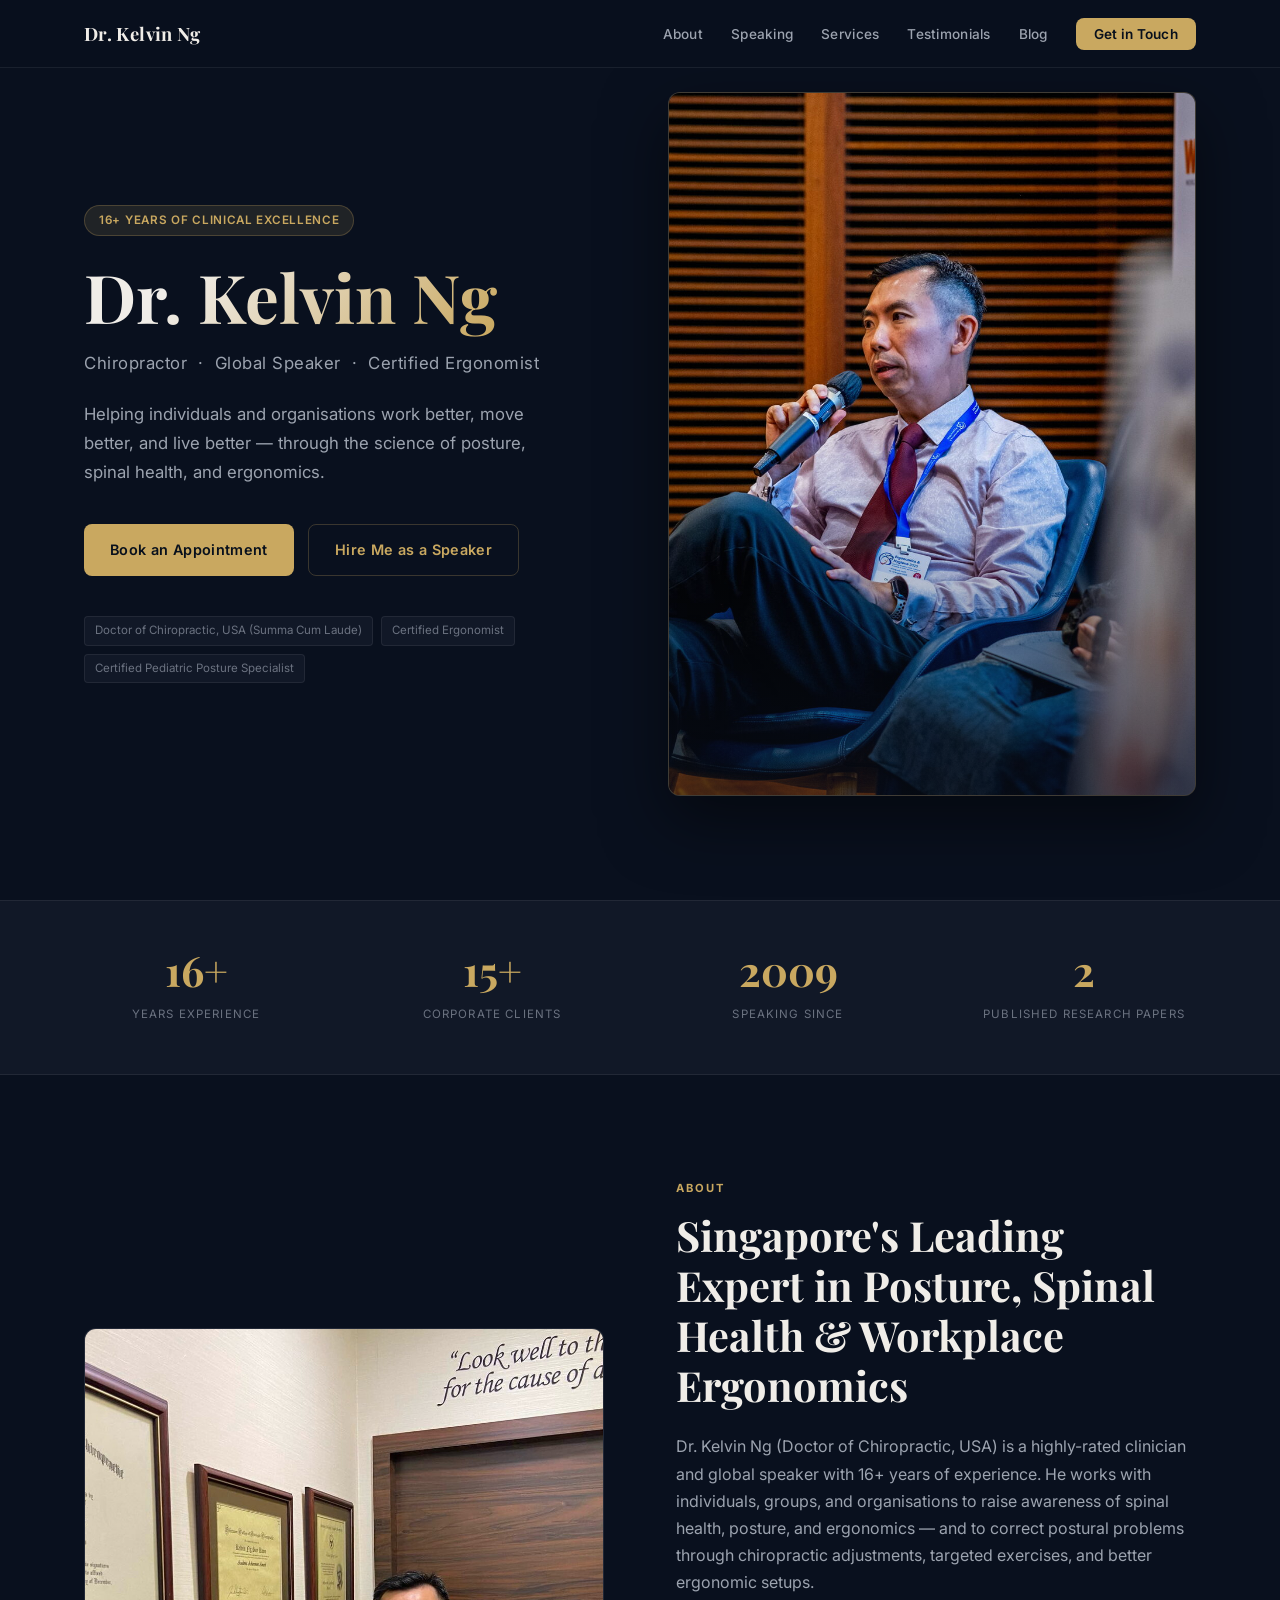
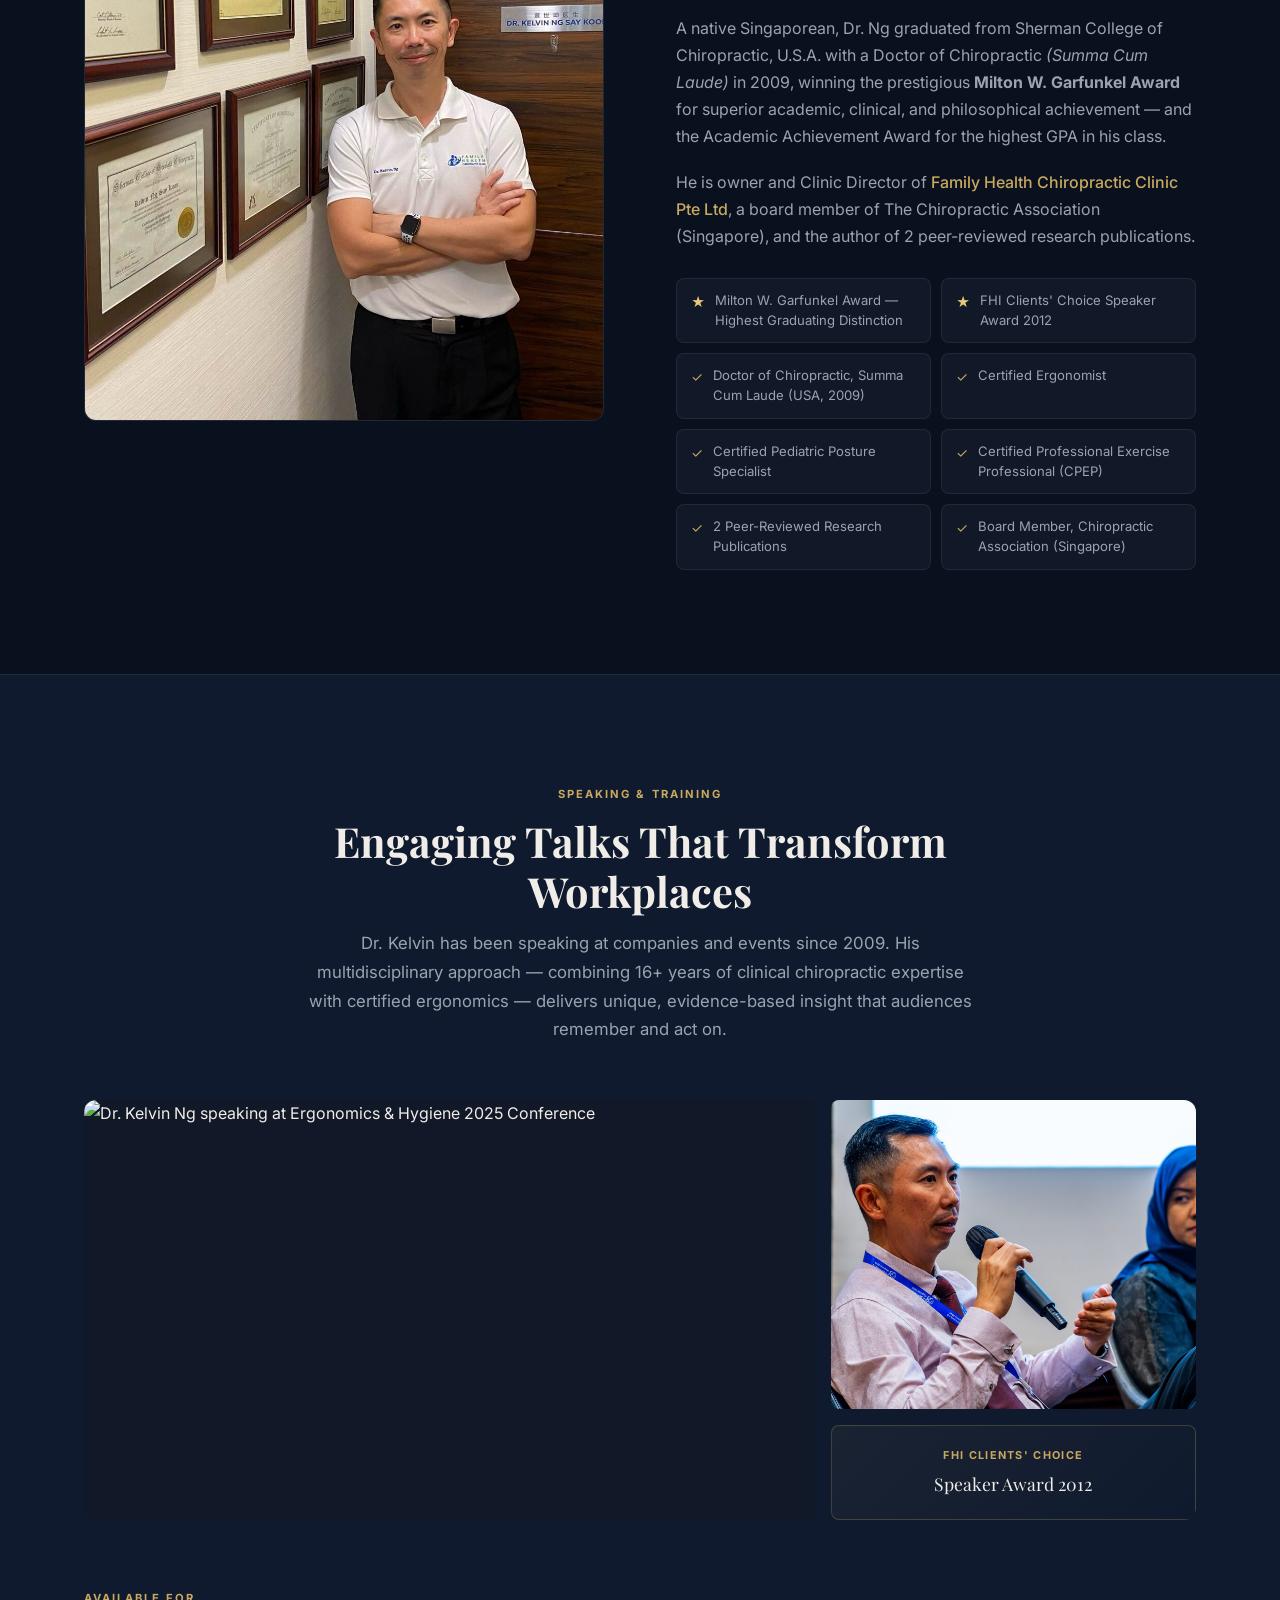
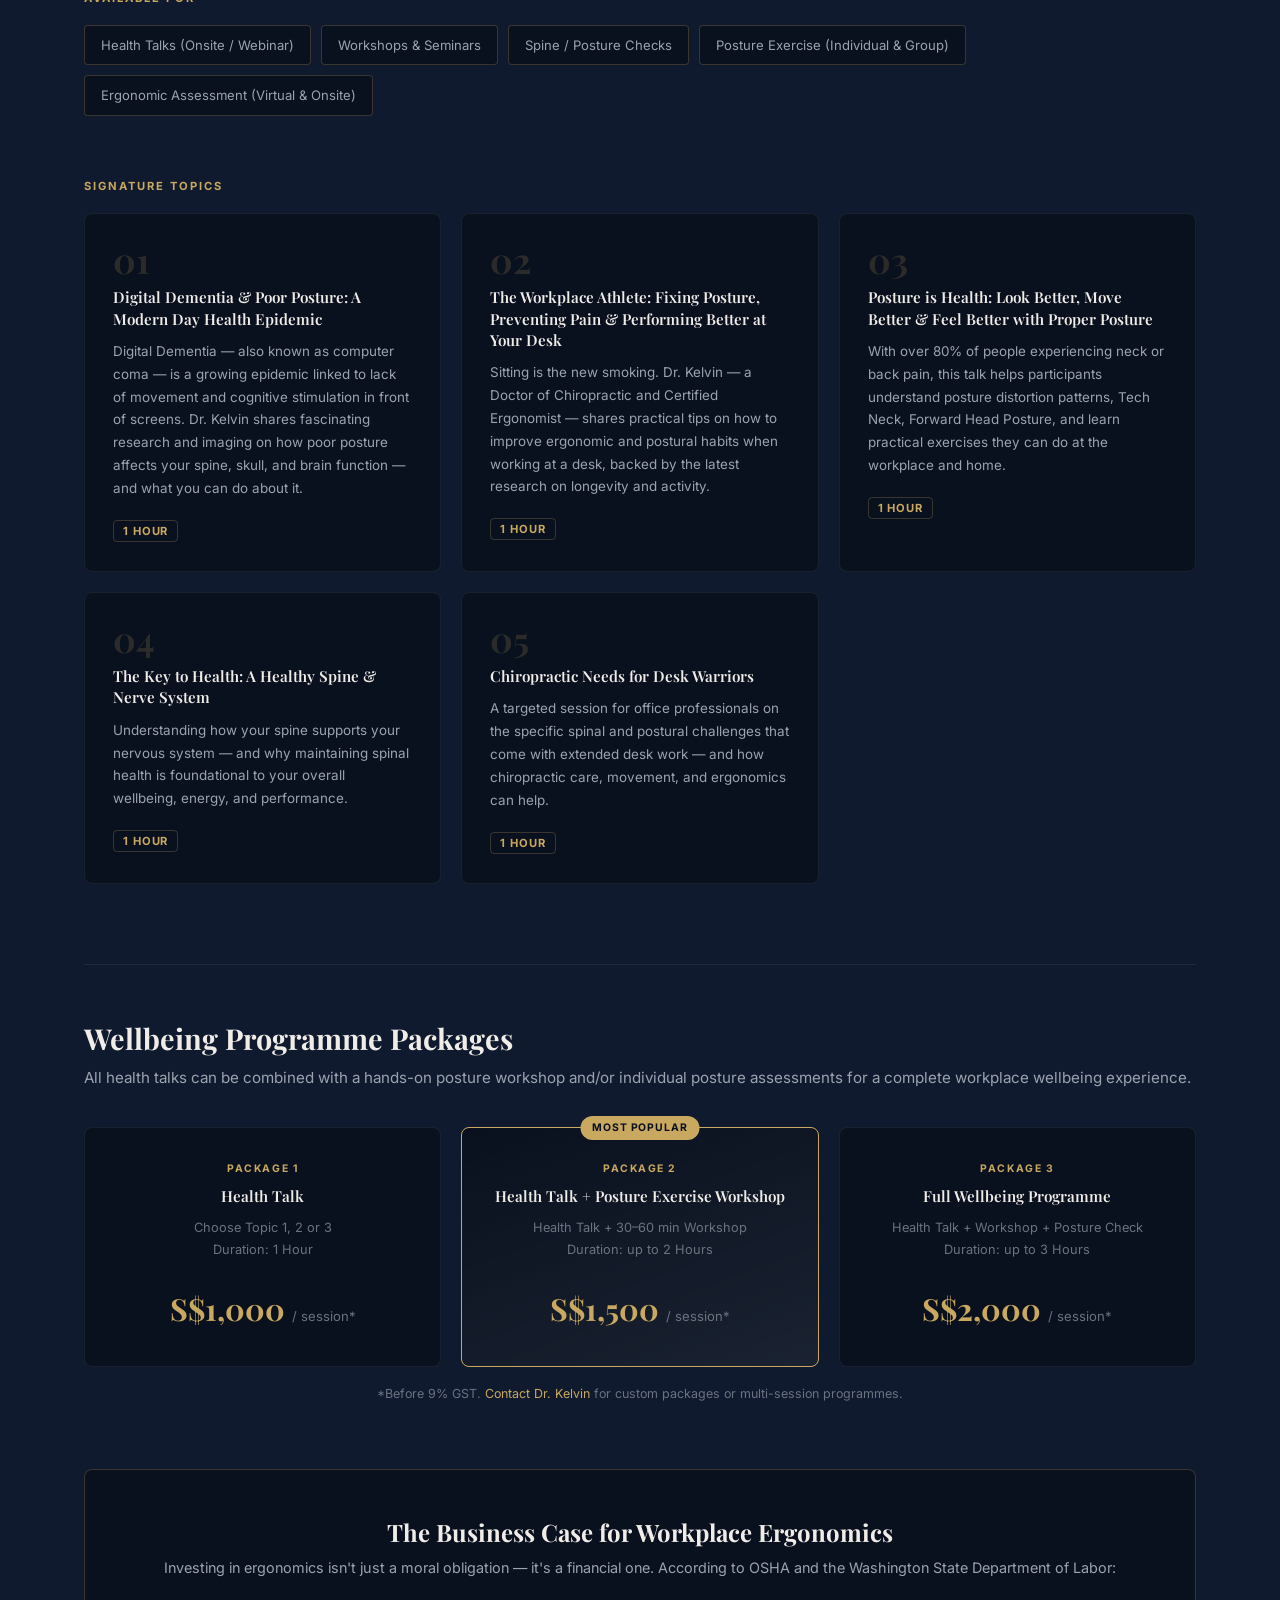
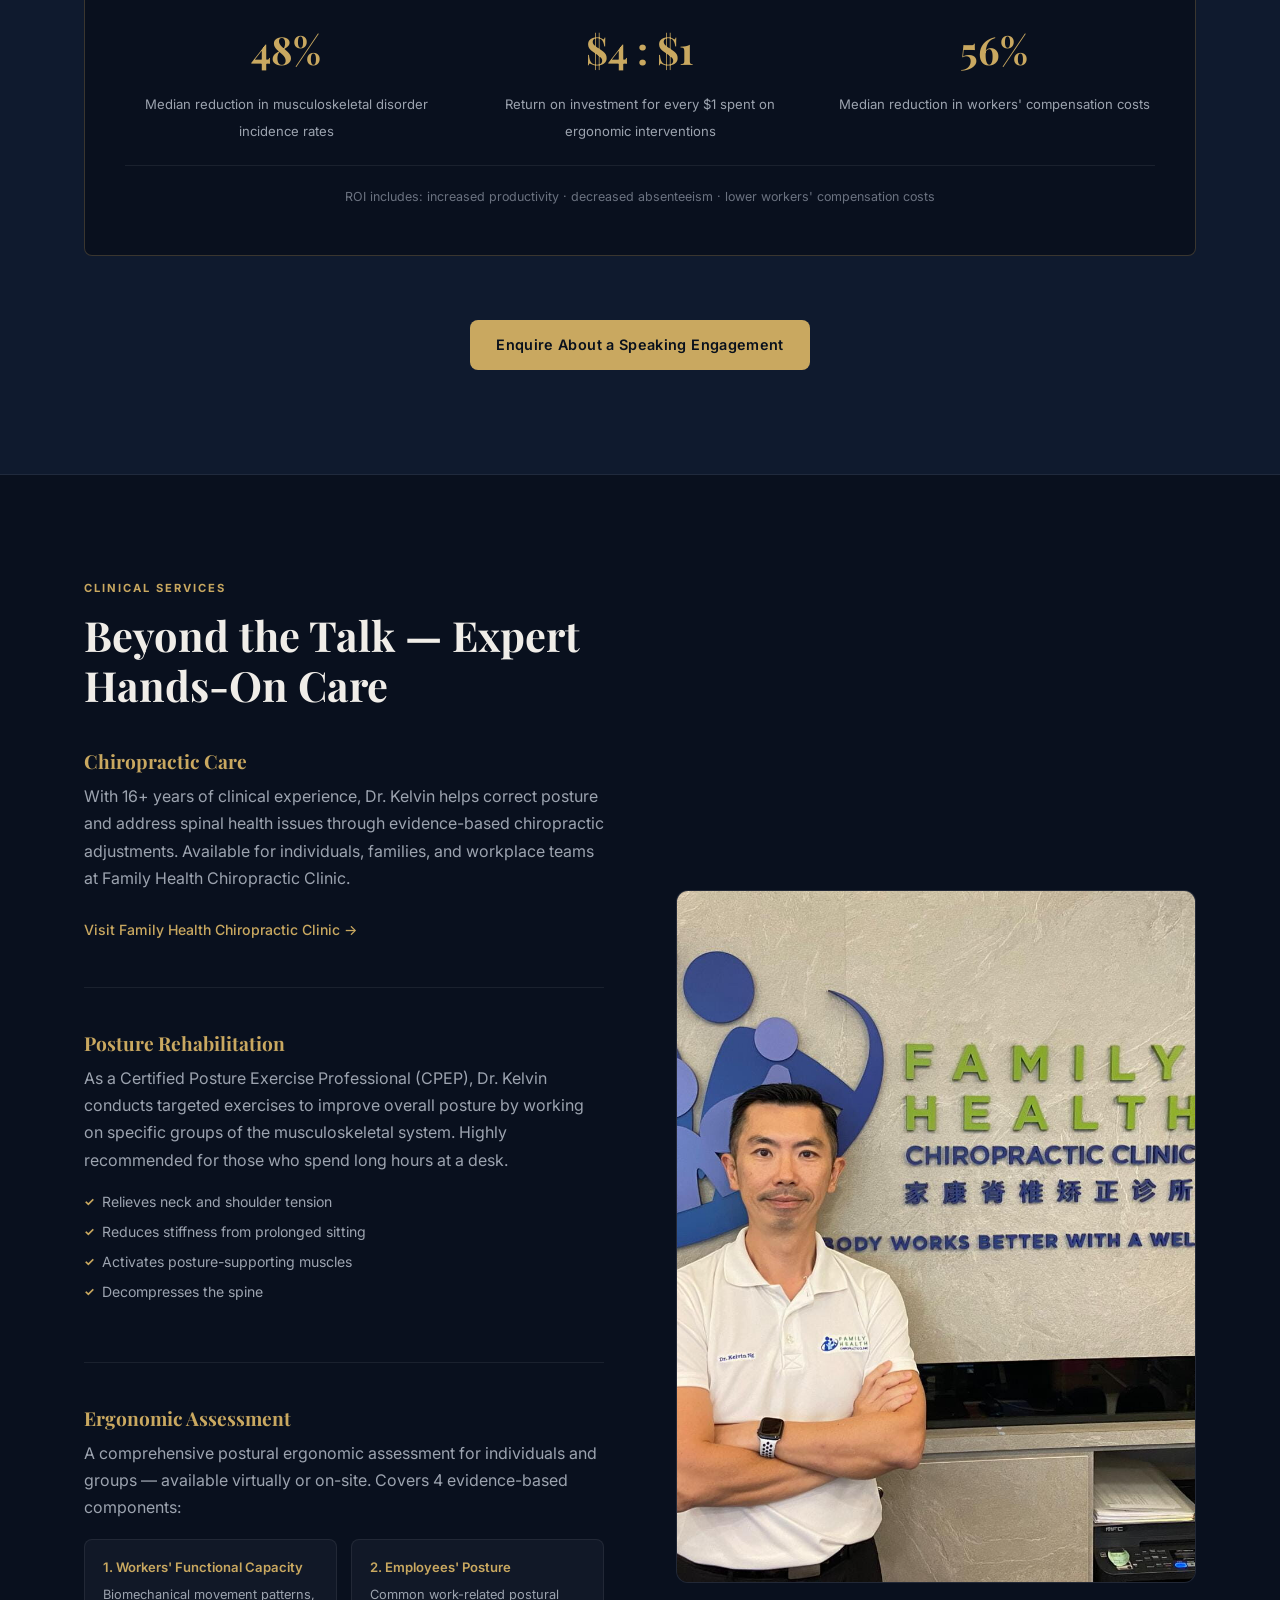
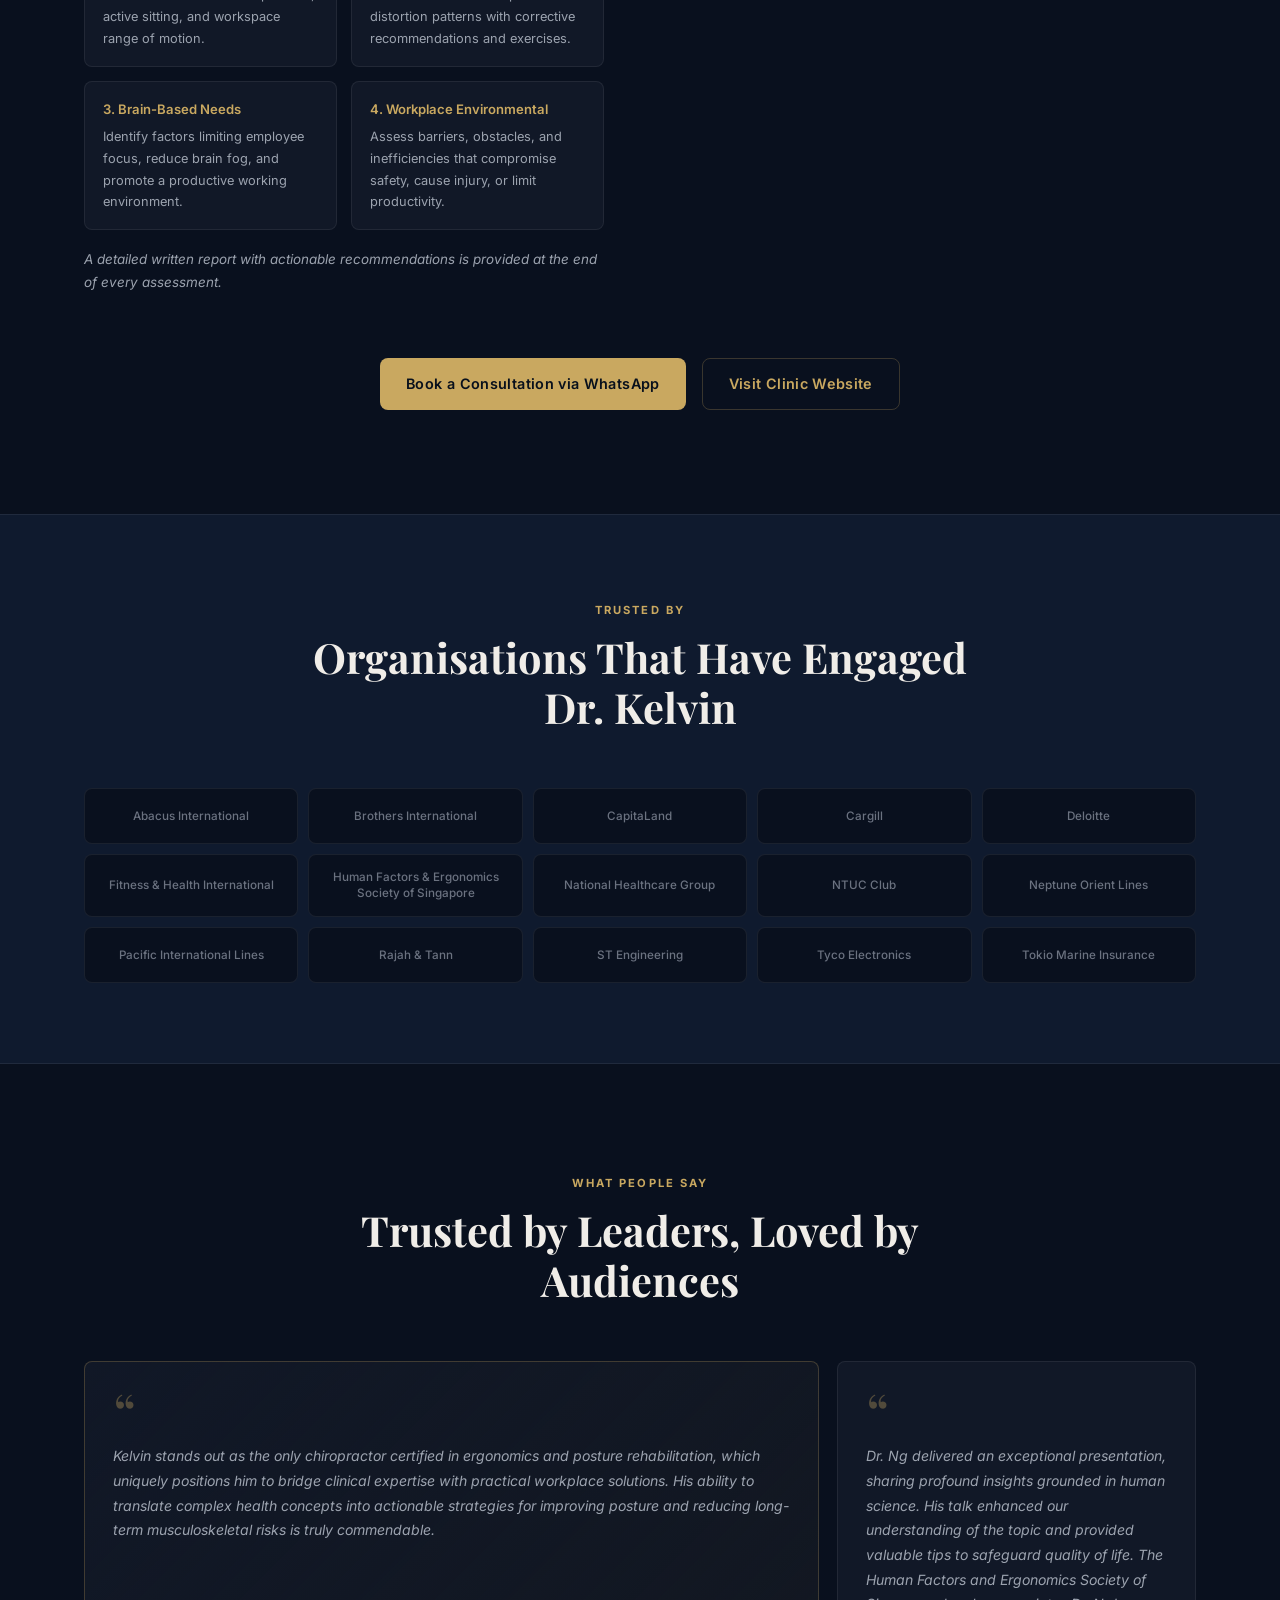
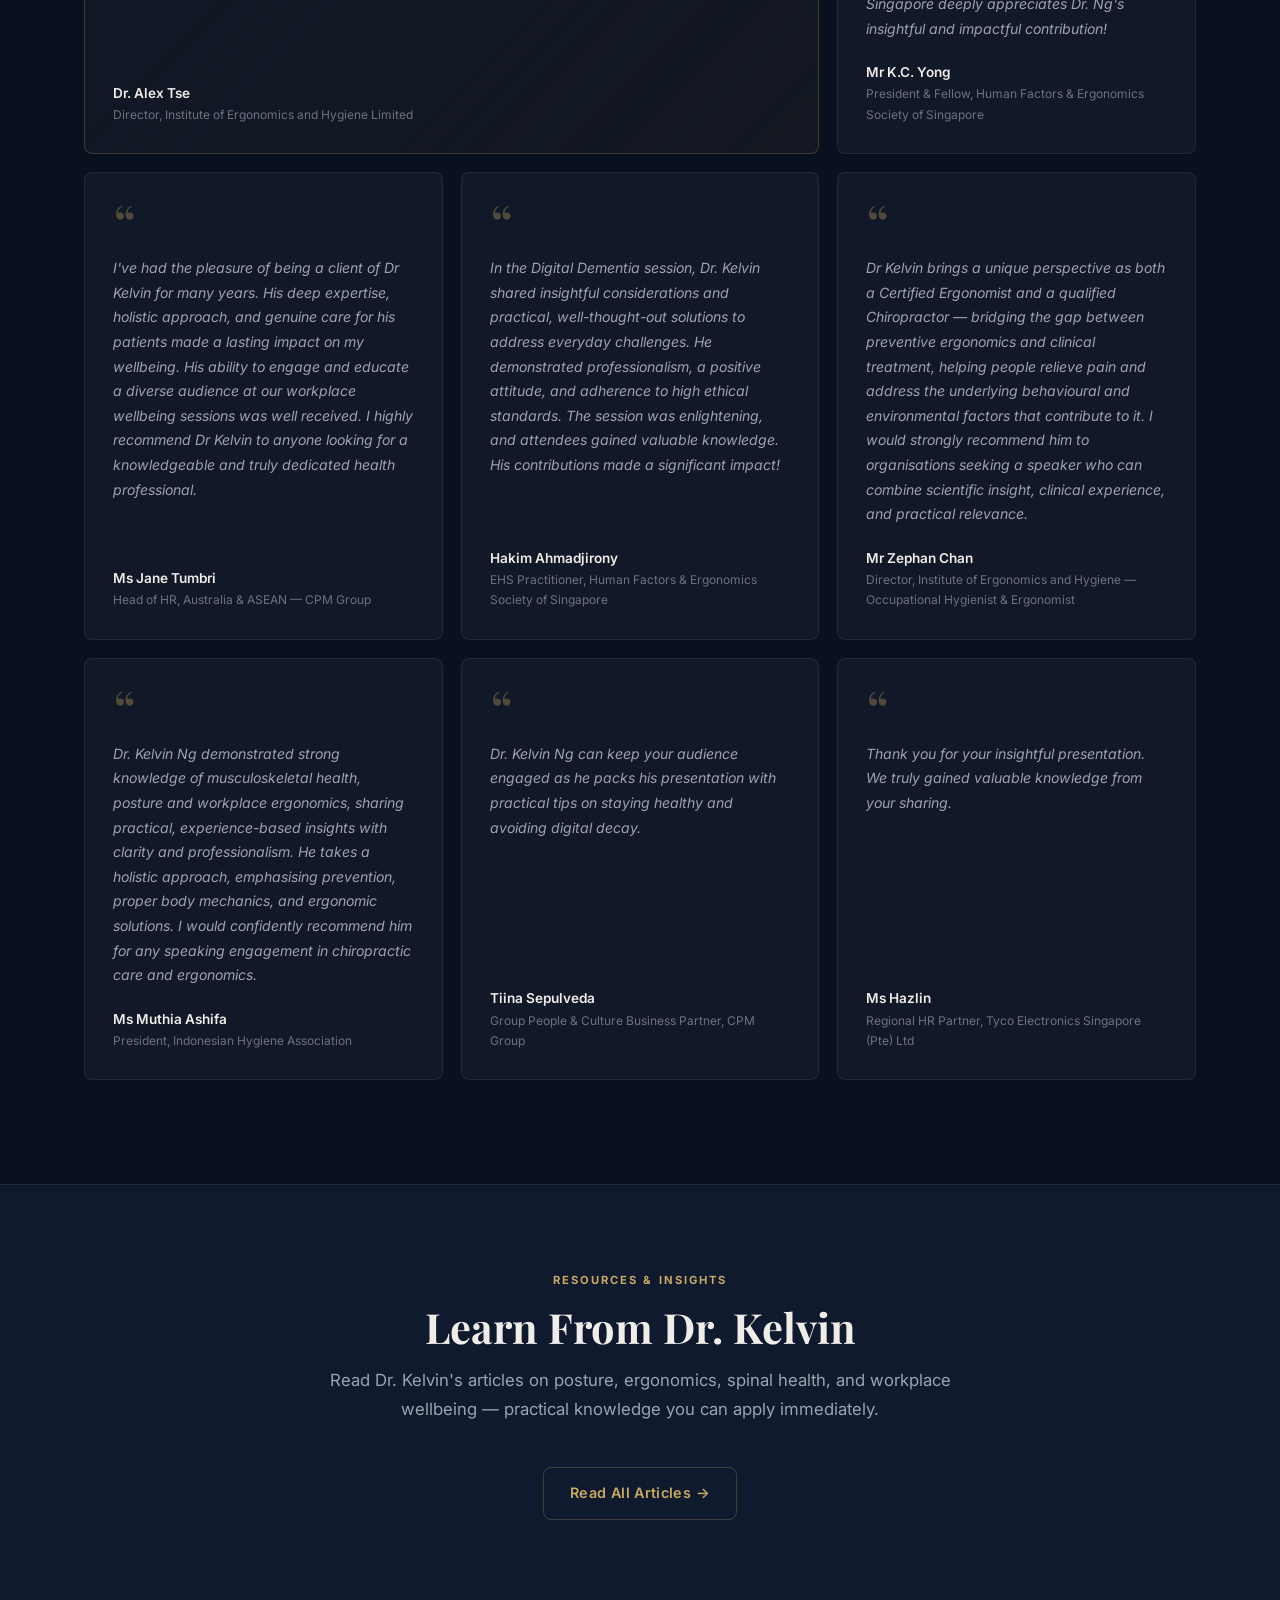
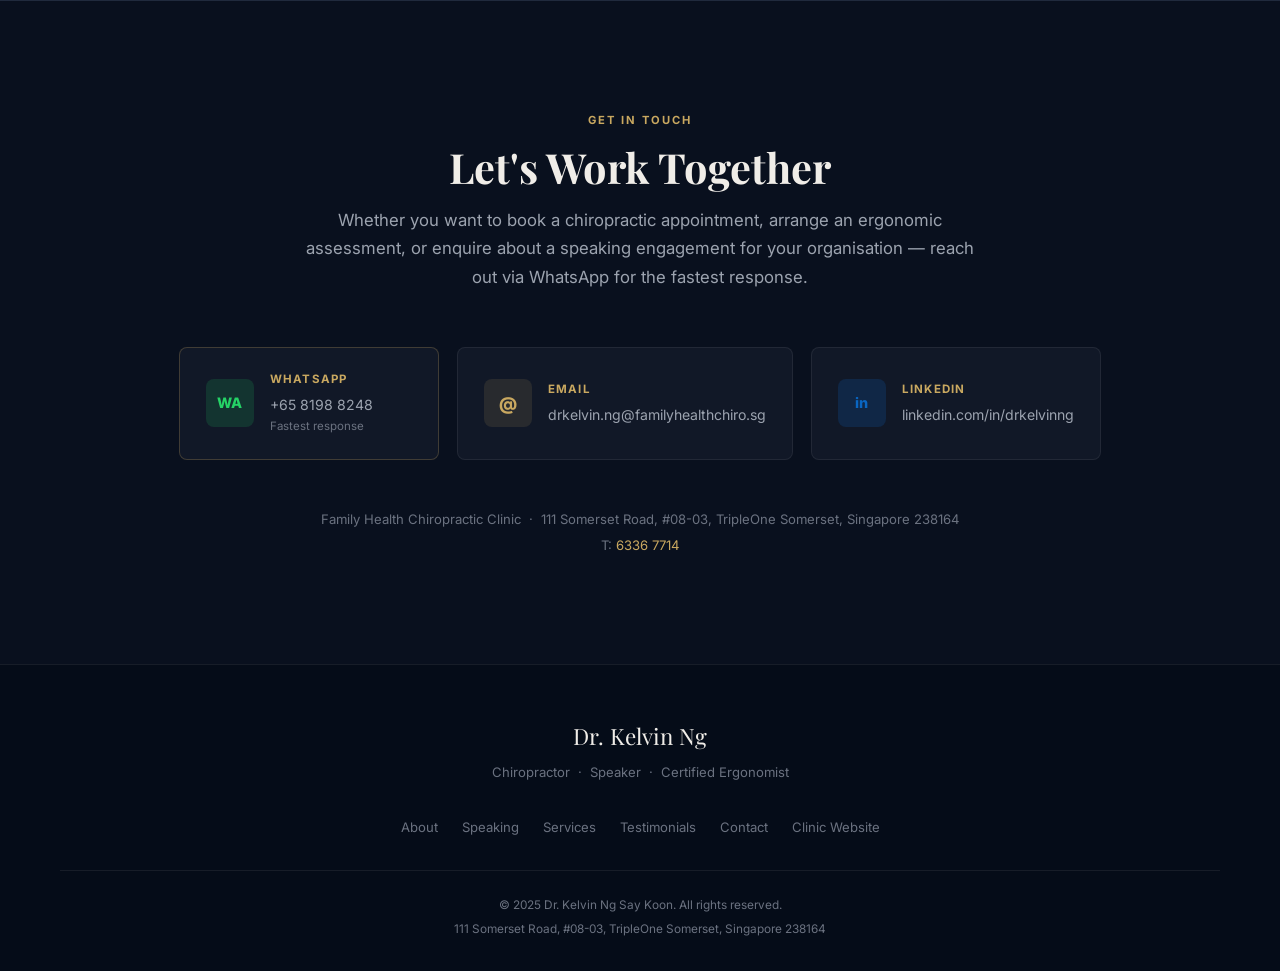
==== index.html @ 66bed764 "Merge branch 'claude/website-discovery-interview-5uAjC'" ====
<!DOCTYPE html>
<html lang="en">
<head>
  <meta charset="UTF-8" />
  <meta name="viewport" content="width=device-width, initial-scale=1.0" />
  <title>Dr. Kelvin Ng | Chiropractor · Speaker · Ergonomist · Singapore</title>
  <meta name="description" content="Dr. Kelvin Ng — Doctor of Chiropractic, Global Speaker, and Certified Ergonomist based in Singapore. Helping individuals and organisations work better, move better, and live better." />
  <link rel="canonical" href="https://drkelvinng.com/" />

  <!-- Open Graph -->
  <meta property="og:type" content="website" />
  <meta property="og:url" content="https://drkelvinng.com/" />
  <meta property="og:title" content="Dr. Kelvin Ng | Chiropractor · Speaker · Ergonomist · Singapore" />
  <meta property="og:description" content="Dr. Kelvin Ng — Doctor of Chiropractic, Global Speaker, and Certified Ergonomist. Helping individuals and organisations work better, move better, and live better." />
  <meta property="og:image" content="https://drkelvinng.com/images/hero.jpg" />
  <meta property="og:locale" content="en_SG" />
  <meta property="og:site_name" content="Dr. Kelvin Ng" />

  <!-- Twitter / X Card -->
  <meta name="twitter:card" content="summary_large_image" />
  <meta name="twitter:title" content="Dr. Kelvin Ng | Chiropractor · Speaker · Ergonomist · Singapore" />
  <meta name="twitter:description" content="Dr. Kelvin Ng — Doctor of Chiropractic, Global Speaker, and Certified Ergonomist. Helping individuals and organisations work better, move better, and live better." />
  <meta name="twitter:image" content="https://drkelvinng.com/images/hero.jpg" />

  <!-- Structured Data (JSON-LD) -->
  <script type="application/ld+json">
  {
    "@context": "https://schema.org",
    "@type": "Person",
    "name": "Dr. Kelvin Ng Say Koon",
    "url": "https://drkelvinng.com",
    "image": "https://drkelvinng.com/images/hero.jpg",
    "jobTitle": "Chiropractor, Global Speaker, Certified Ergonomist",
    "description": "Doctor of Chiropractic (USA, Summa Cum Laude) with 16+ years experience, specialising in posture and ergonomics. Global speaker and Certified Ergonomist based in Singapore.",
    "address": {
      "@type": "PostalAddress",
      "streetAddress": "111 Somerset Road, #08-03, TripleOne Somerset",
      "addressLocality": "Singapore",
      "postalCode": "238164",
      "addressCountry": "SG"
    },
    "email": "drkelvin.ng@familyhealthchiro.sg",
    "telephone": "+6594560068",
    "sameAs": [
      "https://www.linkedin.com/in/drkelvinng",
      "https://www.familyhealthchiro.sg"
    ],
    "knowsAbout": ["Chiropractic", "Posture Rehabilitation", "Ergonomics", "Spinal Health", "Workplace Wellness"],
    "alumniOf": {
      "@type": "CollegeOrUniversity",
      "name": "Sherman College of Chiropractic",
      "address": {
        "@type": "PostalAddress",
        "addressCountry": "US"
      }
    },
    "worksFor": {
      "@type": "Organization",
      "name": "Family Health Chiropractic Clinic Pte Ltd",
      "url": "https://www.familyhealthchiro.sg"
    }
  }
  </script>

  <link rel="preconnect" href="https://fonts.googleapis.com" />
  <link rel="preconnect" href="https://fonts.gstatic.com" crossorigin />
  <link href="https://fonts.googleapis.com/css2?family=Playfair+Display:wght@400;600;700&family=Inter:wght@300;400;500;600&display=swap" rel="stylesheet" />
  <script>
    if (window.location.hostname !== 'localhost' && window.location.hostname !== '127.0.0.1') {
      !function(t,e){var o,n,p,r;e.__SV||(window.posthog=e,e._i=[],e.init=function(i,s,a){function g(t,e){var o=e.split(".");2==o.length&&(t=t[o[0]],e=o[1]);t[e]=function(){t.push([e].concat(Array.prototype.slice.call(arguments,0)))}}(p=t.createElement("script")).type="text/javascript",p.crossOrigin="anonymous",p.async=!0,p.src=s.api_host+"/static/array.js",(r=t.getElementsByTagName("script")[0]).parentNode.insertBefore(p,r);var u=e;for(void 0!==a?u=e[a]=[]:a="posthog",u.people=u.people||[],u.toString=function(t){var e="posthog";return"posthog"!==a&&(e+="."+a),t||(e+=" (stub)"),e},u.people.toString=function(){return u.people.toString(1)+" (stub)"},o="capture identify alias people.set people.set_once set_config register register_once unregister opt_out_capturing has_opted_out_capturing opt_in_capturing reset isFeatureEnabled onFeatureFlags getFeatureFlag getFeatureFlagPayload reloadFeatureFlags group updateEarlyAccessFeatureEnrollment getEarlyAccessFeatures getActiveMatchingSurveys getSurveys onSessionId".split(" "),n=0;n<o.length;n++)g(u,o[n]);e._i.push([i,s,a])},e.__SV=1)}(document,window.posthog||[]);
      posthog.init('phc_rgcGn8r7XXrdirN3JX8MngSu4iT4eSCZHYqqk6QofMcz', {
        api_host: 'https://eu.i.posthog.com',
        person_profiles: 'identified_only'
      });
    }
  </script>
  <link rel="stylesheet" href="css/styles.css" />
</head>
<body>

  <!-- ===================== NAVIGATION ===================== -->
  <nav id="navbar">
    <div class="nav-container">
      <a href="#hero" class="nav-logo">Dr. Kelvin Ng</a>
      <button class="nav-toggle" id="navToggle" aria-label="Toggle navigation">
        <span></span><span></span><span></span>
      </button>
      <ul class="nav-links" id="navLinks">
        <li><a href="#about">About</a></li>
        <li><a href="#speaking">Speaking</a></li>
        <li><a href="#services">Services</a></li>
        <li><a href="#testimonials">Testimonials</a></li>
        <li><a href="/blog/">Blog</a></li>
        <li><a href="#contact" class="nav-cta">Get in Touch</a></li>
      </ul>
    </div>
  </nav>

  <!-- ===================== HERO ===================== -->
  <section id="hero">
    <div class="hero-content">
      <div class="hero-badge">16+ Years of Clinical Excellence</div>
      <h1>Dr. Kelvin Ng</h1>
      <p class="hero-subtitle">Chiropractor &nbsp;&middot;&nbsp; Global Speaker &nbsp;&middot;&nbsp; Certified Ergonomist</p>
      <p class="hero-description">Helping individuals and organisations work better, move better, and live better — through the science of posture, spinal health, and ergonomics.</p>
      <div class="hero-ctas">
        <a href="https://wa.me/6581988248" class="btn-primary" target="_blank" rel="noopener">Book an Appointment</a>
        <a href="#speaking" class="btn-secondary">Hire Me as a Speaker</a>
      </div>
      <div class="hero-credentials">
        <span>Doctor of Chiropractic, USA (Summa Cum Laude)</span>
        <span>Certified Ergonomist</span>
        <span>Certified Pediatric Posture Specialist</span>
      </div>
    </div>
    <div class="hero-image">
      <!--
        PHOTO TO USE HERE:
        File: images/hero.jpg
        Suggested: The panel discussion photo (Dr. Kelvin seated with microphone)
        or the clinic front photo (white polo, arms crossed).
      -->
      <img src="images/hero.jpg" alt="Dr. Kelvin Ng" />
      <div class="hero-image-overlay"></div>
    </div>
  </section>

  <!-- ===================== STATS BAR ===================== -->
  <section class="stats-bar">
    <div class="stats-container">
      <div class="stat">
        <span class="stat-number">16+</span>
        <span class="stat-label">Years Experience</span>
      </div>
      <div class="stat">
        <span class="stat-number">15+</span>
        <span class="stat-label">Corporate Clients</span>
      </div>
      <div class="stat">
        <span class="stat-number">2009</span>
        <span class="stat-label">Speaking Since</span>
      </div>
      <div class="stat">
        <span class="stat-number">2</span>
        <span class="stat-label">Published Research Papers</span>
      </div>
    </div>
  </section>

  <!-- ===================== ABOUT ===================== -->
  <section id="about">
    <div class="section-container">
      <div class="about-image">
        <!--
          PHOTO TO USE HERE:
          File: images/about.jpg
          Suggested: Dr. Kelvin standing next to the credentials/certificates wall.
        -->
        <img src="images/about.jpg" alt="Dr. Kelvin Ng with credentials" />
      </div>
      <div class="about-content">
        <span class="section-label">About</span>
        <h2>Singapore's Leading Expert in Posture, Spinal Health &amp; Workplace Ergonomics</h2>
        <p>Dr. Kelvin Ng (Doctor of Chiropractic, USA) is a highly-rated clinician and global speaker with 16+ years of experience. He works with individuals, groups, and organisations to raise awareness of spinal health, posture, and ergonomics — and to correct postural problems through chiropractic adjustments, targeted exercises, and better ergonomic setups.</p>
        <p>A native Singaporean, Dr. Ng graduated from Sherman College of Chiropractic, U.S.A. with a Doctor of Chiropractic <em>(Summa Cum Laude)</em> in 2009, winning the prestigious <strong>Milton W. Garfunkel Award</strong> for superior academic, clinical, and philosophical achievement — and the Academic Achievement Award for the highest GPA in his class.</p>
        <p>He is owner and Clinic Director of <a href="https://www.familyhealthchiro.sg" target="_blank" rel="noopener">Family Health Chiropractic Clinic Pte Ltd</a>, a board member of The Chiropractic Association (Singapore), and the author of 2 peer-reviewed research publications.</p>

        <div class="credentials-grid">
          <div class="credential">
            <span class="cred-mark award">&#9733;</span>
            <span>Milton W. Garfunkel Award — Highest Graduating Distinction</span>
          </div>
          <div class="credential">
            <span class="cred-mark award">&#9733;</span>
            <span>FHI Clients' Choice Speaker Award 2012</span>
          </div>
          <div class="credential">
            <span class="cred-mark">&#10003;</span>
            <span>Doctor of Chiropractic, Summa Cum Laude (USA, 2009)</span>
          </div>
          <div class="credential">
            <span class="cred-mark">&#10003;</span>
            <span>Certified Ergonomist</span>
          </div>
          <div class="credential">
            <span class="cred-mark">&#10003;</span>
            <span>Certified Pediatric Posture Specialist</span>
          </div>
          <div class="credential">
            <span class="cred-mark">&#10003;</span>
            <span>Certified Professional Exercise Professional (CPEP)</span>
          </div>
          <div class="credential">
            <span class="cred-mark">&#10003;</span>
            <span>2 Peer-Reviewed Research Publications</span>
          </div>
          <div class="credential">
            <span class="cred-mark">&#10003;</span>
            <span>Board Member, Chiropractic Association (Singapore)</span>
          </div>
        </div>
      </div>
    </div>
  </section>

  <!-- ===================== SPEAKING ===================== -->
  <section id="speaking">
    <div class="section-container-full">

      <div class="section-header">
        <span class="section-label">Speaking &amp; Training</span>
        <h2>Engaging Talks That Transform Workplaces</h2>
        <p>Dr. Kelvin has been speaking at companies and events since 2009. His multidisciplinary approach — combining 16+ years of clinical chiropractic expertise with certified ergonomics — delivers unique, evidence-based insight that audiences remember and act on.</p>
      </div>

      <!-- Speaking photo gallery -->
      <div class="speaking-gallery">
        <div class="gallery-main">
          <!--
            PHOTO: images/speaking-auditorium.jpg
            The full auditorium shot at Ergonomics & Hygiene 2025 Conference.
          -->
          <img src="images/speaking-auditorium.jpg" alt="Dr. Kelvin Ng speaking at Ergonomics & Hygiene 2025 Conference" />
        </div>
        <div class="gallery-side">
          <!--
            PHOTO: images/speaking-panel.jpg
            Dr. Kelvin on panel with microphone (close-up shot).
          -->
          <img src="images/speaking-panel.jpg" alt="Dr. Kelvin Ng on panel discussion" />
          <div class="gallery-award">
            <span class="award-label">FHI Clients' Choice</span>
            <span class="award-year">Speaker Award 2012</span>
          </div>
        </div>
      </div>

      <!-- Available formats -->
      <div class="speaking-formats">
        <h3 class="sub-heading">Available For</h3>
        <div class="formats-grid">
          <div class="format-card">Health Talks (Onsite / Webinar)</div>
          <div class="format-card">Workshops &amp; Seminars</div>
          <div class="format-card">Spine / Posture Checks</div>
          <div class="format-card">Posture Exercise (Individual &amp; Group)</div>
          <div class="format-card">Ergonomic Assessment (Virtual &amp; Onsite)</div>
        </div>
      </div>

      <!-- Signature topics -->
      <h3 class="sub-heading" style="margin-top:64px;">Signature Topics</h3>
      <div class="topics-grid">

        <div class="topic-card">
          <div class="topic-number">01</div>
          <h4>Digital Dementia &amp; Poor Posture: A Modern Day Health Epidemic</h4>
          <p>Digital Dementia — also known as computer coma — is a growing epidemic linked to lack of movement and cognitive stimulation in front of screens. Dr. Kelvin shares fascinating research and imaging on how poor posture affects your spine, skull, and brain function — and what you can do about it.</p>
          <span class="topic-duration">1 Hour</span>
        </div>

        <div class="topic-card">
          <div class="topic-number">02</div>
          <h4>The Workplace Athlete: Fixing Posture, Preventing Pain &amp; Performing Better at Your Desk</h4>
          <p>Sitting is the new smoking. Dr. Kelvin — a Doctor of Chiropractic and Certified Ergonomist — shares practical tips on how to improve ergonomic and postural habits when working at a desk, backed by the latest research on longevity and activity.</p>
          <span class="topic-duration">1 Hour</span>
        </div>

        <div class="topic-card">
          <div class="topic-number">03</div>
          <h4>Posture is Health: Look Better, Move Better &amp; Feel Better with Proper Posture</h4>
          <p>With over 80% of people experiencing neck or back pain, this talk helps participants understand posture distortion patterns, Tech Neck, Forward Head Posture, and learn practical exercises they can do at the workplace and home.</p>
          <span class="topic-duration">1 Hour</span>
        </div>

        <div class="topic-card">
          <div class="topic-number">04</div>
          <h4>The Key to Health: A Healthy Spine &amp; Nerve System</h4>
          <p>Understanding how your spine supports your nervous system — and why maintaining spinal health is foundational to your overall wellbeing, energy, and performance.</p>
          <span class="topic-duration">1 Hour</span>
        </div>

        <div class="topic-card">
          <div class="topic-number">05</div>
          <h4>Chiropractic Needs for Desk Warriors</h4>
          <p>A targeted session for office professionals on the specific spinal and postural challenges that come with extended desk work — and how chiropractic care, movement, and ergonomics can help.</p>
          <span class="topic-duration">1 Hour</span>
        </div>

      </div>

      <!-- Wellbeing packages -->
      <div class="wellbeing-program">
        <h3>Wellbeing Programme Packages</h3>
        <p class="program-intro">All health talks can be combined with a hands-on posture workshop and/or individual posture assessments for a complete workplace wellbeing experience.</p>

        <div class="packages-grid">
          <div class="package-card">
            <div class="package-tier">Package 1</div>
            <h4>Health Talk</h4>
            <p>Choose Topic 1, 2 or 3<br>Duration: 1 Hour</p>
            <div class="package-price">S$1,000 <span>/ session*</span></div>
          </div>
          <div class="package-card featured">
            <div class="package-badge">Most Popular</div>
            <div class="package-tier">Package 2</div>
            <h4>Health Talk + Posture Exercise Workshop</h4>
            <p>Health Talk + 30–60 min Workshop<br>Duration: up to 2 Hours</p>
            <div class="package-price">S$1,500 <span>/ session*</span></div>
          </div>
          <div class="package-card">
            <div class="package-tier">Package 3</div>
            <h4>Full Wellbeing Programme</h4>
            <p>Health Talk + Workshop + Posture Check<br>Duration: up to 3 Hours</p>
            <div class="package-price">S$2,000 <span>/ session*</span></div>
          </div>
        </div>
        <p class="price-note">*Before 9% GST. <a href="https://wa.me/6581988248" target="_blank" rel="noopener">Contact Dr. Kelvin</a> for custom packages or multi-session programmes.</p>
      </div>

      <!-- ROI -->
      <div class="roi-section">
        <h3>The Business Case for Workplace Ergonomics</h3>
        <p class="roi-intro">Investing in ergonomics isn't just a moral obligation — it's a financial one. According to OSHA and the Washington State Department of Labor:</p>
        <div class="roi-grid">
          <div class="roi-stat">
            <span class="roi-number">48%</span>
            <span class="roi-desc">Median reduction in musculoskeletal disorder incidence rates</span>
          </div>
          <div class="roi-stat">
            <span class="roi-number">$4 : $1</span>
            <span class="roi-desc">Return on investment for every $1 spent on ergonomic interventions</span>
          </div>
          <div class="roi-stat">
            <span class="roi-number">56%</span>
            <span class="roi-desc">Median reduction in workers' compensation costs</span>
          </div>
        </div>
        <p class="roi-note">ROI includes: increased productivity &middot; decreased absenteeism &middot; lower workers' compensation costs</p>
      </div>

      <div class="speaking-cta">
        <a href="https://wa.me/6581988248" class="btn-primary" target="_blank" rel="noopener">Enquire About a Speaking Engagement</a>
      </div>

    </div>
  </section>

  <!-- ===================== SERVICES ===================== -->
  <section id="services">
    <div class="section-container">
      <div class="services-content">
        <span class="section-label">Clinical Services</span>
        <h2>Beyond the Talk — Expert Hands-On Care</h2>

        <div class="service-item">
          <h3>Chiropractic Care</h3>
          <p>With 16+ years of clinical experience, Dr. Kelvin helps correct posture and address spinal health issues through evidence-based chiropractic adjustments. Available for individuals, families, and workplace teams at Family Health Chiropractic Clinic.</p>
          <a href="https://www.familyhealthchiro.sg" target="_blank" rel="noopener" class="service-link">Visit Family Health Chiropractic Clinic &rarr;</a>
        </div>

        <div class="service-item">
          <h3>Posture Rehabilitation</h3>
          <p>As a Certified Posture Exercise Professional (CPEP), Dr. Kelvin conducts targeted exercises to improve overall posture by working on specific groups of the musculoskeletal system. Highly recommended for those who spend long hours at a desk.</p>
          <ul>
            <li>Relieves neck and shoulder tension</li>
            <li>Reduces stiffness from prolonged sitting</li>
            <li>Activates posture-supporting muscles</li>
            <li>Decompresses the spine</li>
          </ul>
        </div>

        <div class="service-item">
          <h3>Ergonomic Assessment</h3>
          <p>A comprehensive postural ergonomic assessment for individuals and groups — available virtually or on-site. Covers 4 evidence-based components:</p>
          <div class="ergo-components">
            <div class="ergo-component">
              <strong>1. Workers' Functional Capacity</strong>
              <p>Biomechanical movement patterns, active sitting, and workspace range of motion.</p>
            </div>
            <div class="ergo-component">
              <strong>2. Employees' Posture</strong>
              <p>Common work-related postural distortion patterns with corrective recommendations and exercises.</p>
            </div>
            <div class="ergo-component">
              <strong>3. Brain-Based Needs</strong>
              <p>Identify factors limiting employee focus, reduce brain fog, and promote a productive working environment.</p>
            </div>
            <div class="ergo-component">
              <strong>4. Workplace Environmental</strong>
              <p>Assess barriers, obstacles, and inefficiencies that compromise safety, cause injury, or limit productivity.</p>
            </div>
          </div>
          <p class="ergo-note">A detailed written report with actionable recommendations is provided at the end of every assessment.</p>
        </div>

      </div>
      <div class="services-image">
        <!--
          PHOTO OPTIONS for this section (pick one):
          File: images/services.jpg
          Option A: Dr. Kelvin in white polo, arms crossed, at clinic front.
          Option B: Dr. Kelvin seated in clinic with exercise ball (relaxed/approachable).
        -->
        <img src="images/services.jpg" alt="Dr. Kelvin Ng at Family Health Chiropractic Clinic" />
      </div>
    </div>
    <div class="services-cta">
      <a href="https://wa.me/6581988248" class="btn-primary" target="_blank" rel="noopener">Book a Consultation via WhatsApp</a>
      <a href="https://www.familyhealthchiro.sg" class="btn-secondary" target="_blank" rel="noopener">Visit Clinic Website</a>
    </div>
  </section>

  <!-- ===================== CLIENTS ===================== -->
  <section id="clients">
    <div class="section-container-full">
      <div class="section-header">
        <span class="section-label">Trusted By</span>
        <h2>Organisations That Have Engaged Dr. Kelvin</h2>
      </div>
      <div class="clients-grid">
        <div class="client-logo">Abacus International</div>
        <div class="client-logo">Brothers International</div>
        <div class="client-logo">CapitaLand</div>
        <div class="client-logo">Cargill</div>
        <div class="client-logo">Deloitte</div>
        <div class="client-logo">Fitness &amp; Health International</div>
        <div class="client-logo">Human Factors &amp; Ergonomics Society of Singapore</div>
        <div class="client-logo">National Healthcare Group</div>
        <div class="client-logo">NTUC Club</div>
        <div class="client-logo">Neptune Orient Lines</div>
        <div class="client-logo">Pacific International Lines</div>
        <div class="client-logo">Rajah &amp; Tann</div>
        <div class="client-logo">ST Engineering</div>
        <div class="client-logo">Tyco Electronics</div>
        <div class="client-logo">Tokio Marine Insurance</div>
      </div>
    </div>
  </section>

  <!-- ===================== TESTIMONIALS ===================== -->
  <section id="testimonials">
    <div class="section-container-full">
      <div class="section-header">
        <span class="section-label">What People Say</span>
        <h2>Trusted by Leaders, Loved by Audiences</h2>
      </div>
      <div class="testimonials-grid">

        <div class="testimonial-card featured">
          <div class="quote-mark">&ldquo;</div>
          <blockquote>Kelvin stands out as the only chiropractor certified in ergonomics and posture rehabilitation, which uniquely positions him to bridge clinical expertise with practical workplace solutions. His ability to translate complex health concepts into actionable strategies for improving posture and reducing long-term musculoskeletal risks is truly commendable.</blockquote>
          <cite>
            <strong>Dr. Alex Tse</strong>
            <span>Director, Institute of Ergonomics and Hygiene Limited</span>
          </cite>
        </div>

        <div class="testimonial-card">
          <div class="quote-mark">&ldquo;</div>
          <blockquote>Dr. Ng delivered an exceptional presentation, sharing profound insights grounded in human science. His talk enhanced our understanding of the topic and provided valuable tips to safeguard quality of life. The Human Factors and Ergonomics Society of Singapore deeply appreciates Dr. Ng's insightful and impactful contribution!</blockquote>
          <cite>
            <strong>Mr K.C. Yong</strong>
            <span>President &amp; Fellow, Human Factors &amp; Ergonomics Society of Singapore</span>
          </cite>
        </div>

        <div class="testimonial-card">
          <div class="quote-mark">&ldquo;</div>
          <blockquote>I've had the pleasure of being a client of Dr Kelvin for many years. His deep expertise, holistic approach, and genuine care for his patients made a lasting impact on my wellbeing. His ability to engage and educate a diverse audience at our workplace wellbeing sessions was well received. I highly recommend Dr Kelvin to anyone looking for a knowledgeable and truly dedicated health professional.</blockquote>
          <cite>
            <strong>Ms Jane Tumbri</strong>
            <span>Head of HR, Australia &amp; ASEAN — CPM Group</span>
          </cite>
        </div>

        <div class="testimonial-card">
          <div class="quote-mark">&ldquo;</div>
          <blockquote>In the Digital Dementia session, Dr. Kelvin shared insightful considerations and practical, well-thought-out solutions to address everyday challenges. He demonstrated professionalism, a positive attitude, and adherence to high ethical standards. The session was enlightening, and attendees gained valuable knowledge. His contributions made a significant impact!</blockquote>
          <cite>
            <strong>Hakim Ahmadjirony</strong>
            <span>EHS Practitioner, Human Factors &amp; Ergonomics Society of Singapore</span>
          </cite>
        </div>

        <div class="testimonial-card">
          <div class="quote-mark">&ldquo;</div>
          <blockquote>Dr Kelvin brings a unique perspective as both a Certified Ergonomist and a qualified Chiropractor — bridging the gap between preventive ergonomics and clinical treatment, helping people relieve pain and address the underlying behavioural and environmental factors that contribute to it. I would strongly recommend him to organisations seeking a speaker who can combine scientific insight, clinical experience, and practical relevance.</blockquote>
          <cite>
            <strong>Mr Zephan Chan</strong>
            <span>Director, Institute of Ergonomics and Hygiene — Occupational Hygienist &amp; Ergonomist</span>
          </cite>
        </div>

        <div class="testimonial-card">
          <div class="quote-mark">&ldquo;</div>
          <blockquote>Dr. Kelvin Ng demonstrated strong knowledge of musculoskeletal health, posture and workplace ergonomics, sharing practical, experience-based insights with clarity and professionalism. He takes a holistic approach, emphasising prevention, proper body mechanics, and ergonomic solutions. I would confidently recommend him for any speaking engagement in chiropractic care and ergonomics.</blockquote>
          <cite>
            <strong>Ms Muthia Ashifa</strong>
            <span>President, Indonesian Hygiene Association</span>
          </cite>
        </div>

        <div class="testimonial-card">
          <div class="quote-mark">&ldquo;</div>
          <blockquote>Dr. Kelvin Ng can keep your audience engaged as he packs his presentation with practical tips on staying healthy and avoiding digital decay.</blockquote>
          <cite>
            <strong>Tiina Sepulveda</strong>
            <span>Group People &amp; Culture Business Partner, CPM Group</span>
          </cite>
        </div>

        <div class="testimonial-card">
          <div class="quote-mark">&ldquo;</div>
          <blockquote>Thank you for your insightful presentation. We truly gained valuable knowledge from your sharing.</blockquote>
          <cite>
            <strong>Ms Hazlin</strong>
            <span>Regional HR Partner, Tyco Electronics Singapore (Pte) Ltd</span>
          </cite>
        </div>

      </div>
    </div>
  </section>

  <!-- ===================== BLOG ===================== -->
  <section id="blog">
    <div class="section-container-full">
      <div class="section-header">
        <span class="section-label">Resources &amp; Insights</span>
        <h2>Learn From Dr. Kelvin</h2>
        <p>Read Dr. Kelvin's articles on posture, ergonomics, spinal health, and workplace wellbeing — practical knowledge you can apply immediately.</p>
        <a href="/blog/" class="btn-secondary">Read All Articles &rarr;</a>
      </div>
    </div>
  </section>

  <!-- ===================== CONTACT ===================== -->
  <section id="contact">
    <div class="section-container-full">
      <div class="section-header">
        <span class="section-label">Get in Touch</span>
        <h2>Let's Work Together</h2>
        <p>Whether you want to book a chiropractic appointment, arrange an ergonomic assessment, or enquire about a speaking engagement for your organisation — reach out via WhatsApp for the fastest response.</p>
      </div>
      <div class="contact-methods">
        <a href="https://wa.me/6581988248" class="contact-card whatsapp" target="_blank" rel="noopener">
          <div class="contact-icon contact-icon-wa">WA</div>
          <div class="contact-info">
            <strong>WhatsApp</strong>
            <span>+65 8198 8248</span>
            <span class="contact-note">Fastest response</span>
          </div>
        </a>
        <a href="mailto:drkelvin.ng@familyhealthchiro.sg" class="contact-card">
          <div class="contact-icon contact-icon-mail">@</div>
          <div class="contact-info">
            <strong>Email</strong>
            <span>drkelvin.ng@familyhealthchiro.sg</span>
          </div>
        </a>
        <a href="https://www.linkedin.com/in/drkelvinng" class="contact-card" target="_blank" rel="noopener">
          <div class="contact-icon contact-icon-li">in</div>
          <div class="contact-info">
            <strong>LinkedIn</strong>
            <span>linkedin.com/in/drkelvinng</span>
          </div>
        </a>
      </div>
      <div class="contact-address">
        <p>Family Health Chiropractic Clinic &nbsp;&middot;&nbsp; 111 Somerset Road, #08-03, TripleOne Somerset, Singapore 238164</p>
        <p>T: <a href="tel:+6563367714">6336 7714</a></p>
      </div>
    </div>
  </section>

  <!-- ===================== FOOTER ===================== -->
  <footer>
    <div class="footer-container">
      <div class="footer-brand">
        <span class="footer-name">Dr. Kelvin Ng</span>
        <span class="footer-tagline">Chiropractor &nbsp;&middot;&nbsp; Speaker &nbsp;&middot;&nbsp; Certified Ergonomist</span>
      </div>
      <nav class="footer-links">
        <a href="#about">About</a>
        <a href="#speaking">Speaking</a>
        <a href="#services">Services</a>
        <a href="#testimonials">Testimonials</a>
        <a href="#contact">Contact</a>
        <a href="https://www.familyhealthchiro.sg" target="_blank" rel="noopener">Clinic Website</a>
      </nav>
      <div class="footer-bottom">
        <p>&copy; 2025 Dr. Kelvin Ng Say Koon. All rights reserved.</p>
        <p>111 Somerset Road, #08-03, TripleOne Somerset, Singapore 238164</p>
      </div>
    </div>
  </footer>

  <script src="js/main.js"></script>
</body>
</html>
---- css/styles.css ----
/* ============================================================
   DR. KELVIN NG — Personal Brand Website
   Palette: Deep navy/charcoal + warm gold
   Fonts: Playfair Display (headings) + Inter (body)
   ============================================================ */

/* ---- Variables ---- */
:root {
  --bg:          #09101e;
  --bg-card:     #111827;
  --bg-card-alt: #0f1a2e;
  --gold:        #c9a860;
  --gold-light:  #e8c97a;
  --gold-dim:    rgba(201,168,96,.12);
  --gold-border: rgba(201,168,96,.25);
  --text:        #f0ede8;
  --text-sub:    #9ca3af;
  --text-muted:  #6b7280;
  --border:      rgba(255,255,255,.07);
  --nav-h:       68px;
  --serif:       'Playfair Display', Georgia, serif;
  --sans:        'Inter', -apple-system, BlinkMacSystemFont, sans-serif;
  --max:         1160px;
  --radius:      8px;
}

/* ---- Reset ---- */
*, *::before, *::after { box-sizing: border-box; margin: 0; padding: 0; }
html { scroll-behavior: smooth; scroll-padding-top: var(--nav-h); }
body {
  background: var(--bg);
  color: var(--text);
  font-family: var(--sans);
  font-size: 16px;
  line-height: 1.7;
  -webkit-font-smoothing: antialiased;
}
img { display: block; max-width: 100%; height: auto; }
ul  { list-style: none; }
a   { color: var(--gold); text-decoration: none; transition: color .2s; }
a:hover { color: var(--gold-light); }
p   { color: var(--text-sub); margin-bottom: 1rem; }
p:last-child { margin-bottom: 0; }

/* ---- Typography ---- */
h1,h2,h3,h4 { font-family: var(--serif); line-height: 1.2; color: var(--text); }
h1 { font-size: clamp(2.4rem, 6vw, 4.2rem); }
h2 { font-size: clamp(1.75rem, 4vw, 2.6rem); }
h3 { font-size: clamp(1.15rem, 2.5vw, 1.5rem); }
h4 { font-size: 1.05rem; font-family: var(--sans); font-weight: 600; }

/* ---- Utility ---- */
.section-label {
  display: inline-block;
  font-size: .7rem;
  font-weight: 700;
  letter-spacing: .18em;
  text-transform: uppercase;
  color: var(--gold);
  margin-bottom: 12px;
}
.section-header {
  text-align: center;
  max-width: 680px;
  margin: 0 auto 56px;
}
.section-header h2 { margin-bottom: 14px; }
.section-header p  { font-size: 1.05rem; }
.section-container {
  max-width: var(--max);
  margin: 0 auto;
  padding: 0 24px;
  display: grid;
  grid-template-columns: 1fr 1fr;
  gap: 72px;
  align-items: center;
}
.section-container-full {
  max-width: var(--max);
  margin: 0 auto;
  padding: 0 24px;
}
.sub-heading {
  font-family: var(--sans);
  font-size: .7rem;
  font-weight: 700;
  letter-spacing: .18em;
  text-transform: uppercase;
  color: var(--gold);
  margin-bottom: 20px;
}

/* ---- Buttons ---- */
.btn-primary, .btn-secondary {
  display: inline-flex;
  align-items: center;
  gap: 8px;
  padding: 13px 26px;
  border-radius: var(--radius);
  font-family: var(--sans);
  font-size: .9rem;
  font-weight: 600;
  letter-spacing: .025em;
  transition: all .25s;
  cursor: pointer;
  border: none;
  white-space: nowrap;
}
.btn-primary {
  background: var(--gold);
  color: #08101c;
}
.btn-primary:hover {
  background: var(--gold-light);
  color: #08101c;
  transform: translateY(-2px);
  box-shadow: 0 6px 24px rgba(201,168,96,.35);
}
.btn-secondary {
  background: transparent;
  color: var(--gold);
  border: 1.5px solid var(--gold-border);
}
.btn-secondary:hover {
  background: var(--gold-dim);
  color: var(--gold-light);
  transform: translateY(-2px);
}

/* ============================================================
   NAVIGATION
   ============================================================ */
#navbar {
  position: fixed;
  top: 0; left: 0; right: 0;
  z-index: 200;
  height: var(--nav-h);
  background: rgba(9,16,30,.92);
  backdrop-filter: blur(14px);
  border-bottom: 1px solid var(--border);
  transition: background .3s, box-shadow .3s;
}
#navbar.scrolled {
  background: rgba(9,16,30,.98);
  box-shadow: 0 4px 32px rgba(0,0,0,.5);
}
.nav-container {
  max-width: var(--max);
  margin: 0 auto;
  padding: 0 24px;
  height: 100%;
  display: flex;
  align-items: center;
  justify-content: space-between;
}
.nav-logo {
  font-family: var(--serif);
  font-size: 1.15rem;
  font-weight: 700;
  color: var(--text);
  letter-spacing: .02em;
}
.nav-logo:hover { color: var(--gold); }
.nav-links {
  display: flex;
  align-items: center;
  gap: 28px;
}
.nav-links a {
  font-size: .85rem;
  font-weight: 500;
  color: var(--text-sub);
  letter-spacing: .02em;
}
.nav-links a:hover { color: var(--text); }
.nav-links a.active  { color: var(--gold); }
.nav-links .nav-cta {
  background: var(--gold);
  color: #08101c;
  padding: 8px 18px;
  border-radius: var(--radius);
  font-weight: 600;
}
.nav-links .nav-cta:hover { background: var(--gold-light); color: #08101c; }
.nav-toggle {
  display: none;
  flex-direction: column;
  gap: 5px;
  background: none;
  border: none;
  cursor: pointer;
  padding: 4px;
}
.nav-toggle span {
  display: block;
  width: 22px;
  height: 2px;
  background: var(--text);
  border-radius: 2px;
  transition: all .3s;
}
.nav-toggle.open span:nth-child(1) { transform: translateY(7px) rotate(45deg); }
.nav-toggle.open span:nth-child(2) { opacity: 0; }
.nav-toggle.open span:nth-child(3) { transform: translateY(-7px) rotate(-45deg); }

/* ============================================================
   HERO
   ============================================================ */
#hero {
  min-height: 100vh;
  padding-top: var(--nav-h);
  display: grid;
  grid-template-columns: 1fr 1fr;
  align-items: center;
  gap: 56px;
  max-width: var(--max);
  margin: 0 auto;
  padding-left: 24px;
  padding-right: 24px;
  padding-bottom: 80px;
}
.hero-badge {
  display: inline-block;
  padding: 5px 14px;
  background: var(--gold-dim);
  border: 1px solid var(--gold-border);
  border-radius: 100px;
  font-size: .73rem;
  font-weight: 600;
  color: var(--gold);
  letter-spacing: .06em;
  text-transform: uppercase;
  margin-bottom: 20px;
}
.hero-content h1 {
  margin-bottom: 12px;
  background: linear-gradient(130deg, #f0ede8 20%, #c9a860 80%);
  -webkit-background-clip: text;
  -webkit-text-fill-color: transparent;
  background-clip: text;
}
.hero-subtitle {
  font-size: 1.05rem;
  color: var(--text-sub);
  margin-bottom: 22px;
  letter-spacing: .03em;
}
.hero-description {
  font-size: 1.05rem;
  color: var(--text-sub);
  max-width: 460px;
  margin-bottom: 36px;
  line-height: 1.75;
}
.hero-ctas {
  display: flex;
  gap: 14px;
  flex-wrap: wrap;
  margin-bottom: 40px;
}
.hero-credentials {
  display: flex;
  flex-wrap: wrap;
  gap: 8px;
}
.hero-credentials span {
  font-size: .72rem;
  color: var(--text-muted);
  background: var(--bg-card);
  border: 1px solid var(--border);
  padding: 4px 10px;
  border-radius: 4px;
}
.hero-image {
  position: relative;
  border-radius: 12px;
  overflow: hidden;
  aspect-ratio: 3/4;
  background: var(--bg-card);
  border: 1px solid var(--gold-border);
  box-shadow: 0 24px 64px rgba(0,0,0,.5);
}
.hero-image img {
  width: 100%;
  height: 100%;
  object-fit: cover;
  object-position: center top;
}
.hero-image-overlay {
  position: absolute;
  inset: 0;
  background: linear-gradient(to bottom, transparent 55%, rgba(9,16,30,.6) 100%);
  pointer-events: none;
}

/* ============================================================
   STATS BAR
   ============================================================ */
.stats-bar {
  background: var(--bg-card);
  border-top: 1px solid var(--border);
  border-bottom: 1px solid var(--border);
  padding: 48px 24px;
}
.stats-container {
  max-width: var(--max);
  margin: 0 auto;
  display: grid;
  grid-template-columns: repeat(4, 1fr);
  gap: 24px;
  text-align: center;
}
.stat-number {
  display: block;
  font-family: var(--serif);
  font-size: 2.6rem;
  font-weight: 700;
  color: var(--gold);
  line-height: 1;
  margin-bottom: 8px;
}
.stat-label {
  font-size: .72rem;
  color: var(--text-muted);
  text-transform: uppercase;
  letter-spacing: .1em;
}

/* ============================================================
   ABOUT
   ============================================================ */
#about {
  padding: 104px 24px;
}
.about-image {
  border-radius: 12px;
  overflow: hidden;
  aspect-ratio: 3/4;
  background: var(--bg-card);
  border: 1px solid var(--border);
}
.about-image img {
  width: 100%;
  height: 100%;
  object-fit: cover;
  object-position: center top;
}
.about-content .section-label { display: block; }
.about-content h2 { margin-bottom: 24px; }
.about-content p  { margin-bottom: 18px; }
.about-content a  { font-weight: 500; }
.credentials-grid {
  display: grid;
  grid-template-columns: 1fr 1fr;
  gap: 10px;
  margin-top: 28px;
}
.credential {
  display: flex;
  align-items: flex-start;
  gap: 10px;
  padding: 12px 14px;
  background: var(--bg-card);
  border: 1px solid var(--border);
  border-radius: var(--radius);
  font-size: .82rem;
  color: var(--text-sub);
  line-height: 1.5;
}
.cred-mark {
  flex-shrink: 0;
  margin-top: 1px;
  color: var(--gold);
  font-size: .85rem;
}
.cred-mark.award { color: var(--gold-light); }

/* ============================================================
   SPEAKING
   ============================================================ */
#speaking {
  padding: 104px 24px;
  background: var(--bg-card-alt);
  border-top: 1px solid var(--border);
  border-bottom: 1px solid var(--border);
}

/* Photo gallery */
.speaking-gallery {
  display: grid;
  grid-template-columns: 2fr 1fr;
  gap: 16px;
  margin-bottom: 72px;
  border-radius: 12px;
  overflow: hidden;
}
.gallery-main {
  height: 420px;
  overflow: hidden;
  background: var(--bg-card);
}
.gallery-main img {
  width: 100%;
  height: 100%;
  object-fit: cover;
  object-position: center;
  transition: transform .5s;
}
.gallery-main:hover img { transform: scale(1.03); }
.gallery-side {
  display: flex;
  flex-direction: column;
  gap: 16px;
}
.gallery-side img {
  width: 100%;
  flex: 1;
  object-fit: cover;
  border-radius: var(--radius);
  background: var(--bg-card);
  min-height: 0;
}
.gallery-award {
  background: linear-gradient(135deg, #1a2332, #0f1a2e);
  border: 1px solid var(--gold-border);
  border-radius: var(--radius);
  padding: 20px 16px;
  text-align: center;
  flex-shrink: 0;
}
.award-label {
  display: block;
  font-size: .68rem;
  font-weight: 700;
  letter-spacing: .12em;
  text-transform: uppercase;
  color: var(--gold);
  margin-bottom: 4px;
}
.award-year {
  display: block;
  font-family: var(--serif);
  font-size: 1.1rem;
  color: var(--text);
}

/* Formats */
.speaking-formats { margin-bottom: 0; }
.formats-grid {
  display: flex;
  flex-wrap: wrap;
  gap: 10px;
}
.format-card {
  padding: 8px 16px;
  background: var(--bg);
  border: 1px solid var(--gold-border);
  border-radius: 4px;
  font-size: .82rem;
  color: var(--text-sub);
}

/* Topics */
.topics-grid {
  display: grid;
  grid-template-columns: repeat(auto-fill, minmax(320px, 1fr));
  gap: 20px;
}
.topic-card {
  background: var(--bg);
  border: 1px solid var(--border);
  border-radius: var(--radius);
  padding: 28px;
  transition: border-color .25s, transform .25s;
}
.topic-card:hover {
  border-color: var(--gold-border);
  transform: translateY(-3px);
}
.topic-number {
  font-family: var(--serif);
  font-size: 2.2rem;
  font-weight: 700;
  color: rgba(201,168,96,.18);
  line-height: 1;
  margin-bottom: 10px;
}
.topic-card h4 {
  font-size: .95rem;
  font-family: var(--serif);
  font-weight: 600;
  margin-bottom: 10px;
  color: var(--text);
  line-height: 1.4;
}
.topic-card p {
  font-size: .84rem;
  margin-bottom: 16px;
}
.topic-duration {
  font-size: .7rem;
  color: var(--gold);
  font-weight: 700;
  letter-spacing: .08em;
  text-transform: uppercase;
  border: 1px solid var(--gold-border);
  padding: 3px 9px;
  border-radius: 4px;
}

/* Packages */
.wellbeing-program {
  margin-top: 80px;
  padding-top: 56px;
  border-top: 1px solid var(--border);
}
.wellbeing-program > h3 {
  font-size: clamp(1.2rem, 3vw, 1.8rem);
  margin-bottom: 10px;
}
.program-intro { font-size: .95rem; margin-bottom: 36px; }
.packages-grid {
  display: grid;
  grid-template-columns: repeat(3, 1fr);
  gap: 20px;
  margin-bottom: 16px;
}
.package-card {
  position: relative;
  background: var(--bg);
  border: 1px solid var(--border);
  border-radius: var(--radius);
  padding: 32px 24px;
  text-align: center;
  transition: border-color .25s;
}
.package-card:hover { border-color: var(--gold-border); }
.package-card.featured {
  border-color: var(--gold);
  background: linear-gradient(160deg, var(--bg) 0%, rgba(201,168,96,.06) 100%);
}
.package-badge {
  position: absolute;
  top: -12px;
  left: 50%;
  transform: translateX(-50%);
  background: var(--gold);
  color: #08101c;
  font-size: .65rem;
  font-weight: 700;
  letter-spacing: .08em;
  text-transform: uppercase;
  padding: 3px 12px;
  border-radius: 100px;
  white-space: nowrap;
}
.package-tier {
  font-size: .65rem;
  font-weight: 700;
  letter-spacing: .15em;
  text-transform: uppercase;
  color: var(--gold);
  margin-bottom: 8px;
}
.package-card h4 {
  font-family: var(--serif);
  font-size: .95rem;
  margin-bottom: 10px;
  color: var(--text);
  line-height: 1.4;
}
.package-card p {
  font-size: .8rem;
  color: var(--text-muted);
  margin-bottom: 22px;
}
.package-price {
  font-family: var(--serif);
  font-size: 1.9rem;
  font-weight: 700;
  color: var(--gold);
}
.package-price span {
  font-size: .82rem;
  color: var(--text-muted);
  font-family: var(--sans);
  font-weight: 400;
}
.price-note {
  font-size: .78rem;
  color: var(--text-muted);
  text-align: center;
  margin-top: 14px;
}

/* ROI */
.roi-section {
  margin-top: 64px;
  background: var(--bg);
  border: 1px solid var(--gold-border);
  border-radius: var(--radius);
  padding: 48px 40px;
}
.roi-section > h3 {
  text-align: center;
  margin-bottom: 10px;
}
.roi-intro {
  text-align: center;
  font-size: .9rem;
  margin-bottom: 36px;
}
.roi-grid {
  display: grid;
  grid-template-columns: repeat(3, 1fr);
  gap: 32px;
  text-align: center;
  margin-bottom: 20px;
}
.roi-number {
  display: block;
  font-family: var(--serif);
  font-size: 2.4rem;
  font-weight: 700;
  color: var(--gold);
  margin-bottom: 8px;
}
.roi-desc {
  font-size: .82rem;
  color: var(--text-sub);
  line-height: 1.5;
}
.roi-note {
  text-align: center;
  font-size: .78rem;
  color: var(--text-muted);
  border-top: 1px solid var(--border);
  padding-top: 20px;
  margin-top: 20px;
}
.speaking-cta {
  text-align: center;
  margin-top: 64px;
}

/* ============================================================
   SERVICES
   ============================================================ */
#services {
  padding: 104px 24px;
}
.services-content .section-label { display: block; }
.services-content h2 { margin-bottom: 40px; }
.service-item {
  margin-bottom: 44px;
  padding-bottom: 44px;
  border-bottom: 1px solid var(--border);
}
.service-item:last-child {
  border-bottom: none;
  margin-bottom: 0;
  padding-bottom: 0;
}
.service-item h3 {
  color: var(--gold);
  font-size: 1.2rem;
  margin-bottom: 10px;
}
.service-item ul { margin: 14px 0; }
.service-item ul li {
  position: relative;
  padding-left: 18px;
  font-size: .88rem;
  color: var(--text-sub);
  margin-bottom: 6px;
}
.service-item ul li::before {
  content: '✓';
  position: absolute;
  left: 0;
  color: var(--gold);
  font-weight: 700;
  font-size: .75rem;
  top: 2px;
}
.service-link {
  display: inline-block;
  margin-top: 10px;
  font-size: .88rem;
  font-weight: 500;
}
.ergo-components {
  display: grid;
  grid-template-columns: 1fr 1fr;
  gap: 14px;
  margin: 18px 0;
}
.ergo-component {
  background: var(--bg-card);
  border: 1px solid var(--border);
  border-radius: var(--radius);
  padding: 16px 18px;
}
.ergo-component strong {
  display: block;
  font-size: .82rem;
  font-family: var(--sans);
  font-weight: 600;
  color: var(--gold);
  margin-bottom: 6px;
}
.ergo-component p {
  font-size: .8rem;
  margin: 0;
}
.ergo-note {
  font-size: .84rem;
  color: var(--text-sub);
  margin-top: 8px;
  font-style: italic;
}
.services-image {
  border-radius: 12px;
  overflow: hidden;
  aspect-ratio: 3/4;
  background: var(--bg-card);
  border: 1px solid var(--border);
}
.services-image img {
  width: 100%;
  height: 100%;
  object-fit: cover;
  object-position: center top;
}
.services-cta {
  display: flex;
  gap: 16px;
  justify-content: center;
  flex-wrap: wrap;
  margin-top: 64px;
}

/* ============================================================
   CLIENTS
   ============================================================ */
#clients {
  padding: 80px 24px;
  background: var(--bg-card-alt);
  border-top: 1px solid var(--border);
  border-bottom: 1px solid var(--border);
}
.clients-grid {
  display: grid;
  grid-template-columns: repeat(5, 1fr);
  gap: 10px;
}
.client-logo {
  background: var(--bg);
  border: 1px solid var(--border);
  border-radius: var(--radius);
  padding: 14px 12px;
  text-align: center;
  font-size: .73rem;
  font-weight: 500;
  color: var(--text-muted);
  display: flex;
  align-items: center;
  justify-content: center;
  min-height: 56px;
  line-height: 1.4;
  transition: border-color .2s, color .2s;
}
.client-logo:hover {
  border-color: var(--gold-border);
  color: var(--text-sub);
}

/* ============================================================
   TESTIMONIALS
   ============================================================ */
#testimonials {
  padding: 104px 24px;
}
.testimonials-grid {
  display: grid;
  grid-template-columns: repeat(3, 1fr);
  gap: 18px;
}
.testimonial-card {
  background: var(--bg-card);
  border: 1px solid var(--border);
  border-radius: var(--radius);
  padding: 28px;
  transition: border-color .25s, transform .25s;
  display: flex;
  flex-direction: column;
}
.testimonial-card:hover {
  border-color: var(--gold-border);
  transform: translateY(-2px);
}
.testimonial-card.featured {
  grid-column: span 2;
  border-color: var(--gold-border);
  background: linear-gradient(135deg, var(--bg-card) 0%, rgba(201,168,96,.05) 100%);
}
.quote-mark {
  font-family: var(--serif);
  font-size: 3.5rem;
  color: var(--gold);
  opacity: .35;
  line-height: .8;
  margin-bottom: 10px;
}
blockquote {
  font-size: .88rem;
  color: var(--text-sub);
  line-height: 1.75;
  font-style: italic;
  flex: 1;
  margin-bottom: 20px;
}
cite {
  display: flex;
  flex-direction: column;
  font-style: normal;
}
cite strong {
  font-size: .85rem;
  color: var(--text);
  font-weight: 600;
  font-family: var(--sans);
}
cite span {
  font-size: .75rem;
  color: var(--text-muted);
}

/* ============================================================
   BLOG
   ============================================================ */
#blog {
  padding: 80px 24px;
  background: var(--bg-card-alt);
  border-top: 1px solid var(--border);
  border-bottom: 1px solid var(--border);
  text-align: center;
}
#blog .section-header { margin-bottom: 0; }
#blog .section-header .btn-secondary { margin-top: 28px; }

/* ============================================================
   CONTACT
   ============================================================ */
#contact {
  padding: 104px 24px;
}
.contact-methods {
  display: flex;
  gap: 18px;
  justify-content: center;
  flex-wrap: wrap;
}
.contact-card {
  display: flex;
  align-items: center;
  gap: 16px;
  background: var(--bg-card);
  border: 1px solid var(--border);
  border-radius: var(--radius);
  padding: 22px 26px;
  min-width: 260px;
  color: var(--text);
  transition: border-color .25s, transform .25s;
}
.contact-card:hover {
  border-color: var(--gold-border);
  transform: translateY(-2px);
  color: var(--text);
}
.contact-card.whatsapp { border-color: var(--gold-border); }
.contact-icon {
  width: 48px;
  height: 48px;
  display: flex;
  align-items: center;
  justify-content: center;
  border-radius: var(--radius);
  flex-shrink: 0;
  font-weight: 800;
  font-size: .9rem;
  letter-spacing: .01em;
}
.contact-icon-wa { background: rgba(37,211,102,.15); color: #25d366; }
.contact-icon-mail { background: var(--gold-dim); color: var(--gold); font-size: 1.1rem; }
.contact-icon-li { background: rgba(10,102,194,.2); color: #0a66c2; font-size: .9rem; }
.contact-info {
  display: flex;
  flex-direction: column;
}
.contact-info strong {
  font-size: .72rem;
  font-weight: 700;
  text-transform: uppercase;
  letter-spacing: .1em;
  color: var(--gold);
  margin-bottom: 3px;
}
.contact-info span {
  font-size: .88rem;
  color: var(--text-sub);
}
.contact-note {
  font-size: .72rem !important;
  color: var(--text-muted) !important;
}
.contact-address {
  text-align: center;
  margin-top: 48px;
}
.contact-address p {
  font-size: .82rem;
  color: var(--text-muted);
  margin-bottom: 4px;
}

/* ============================================================
   FOOTER
   ============================================================ */
footer {
  background: #050c18;
  border-top: 1px solid var(--border);
  padding: 52px 24px 28px;
}
.footer-container {
  max-width: var(--max);
  margin: 0 auto;
  text-align: center;
}
.footer-name {
  display: block;
  font-family: var(--serif);
  font-size: 1.4rem;
  color: var(--text);
  margin-bottom: 6px;
}
.footer-tagline {
  display: block;
  font-size: .82rem;
  color: var(--text-muted);
  margin-bottom: 32px;
}
.footer-links {
  display: flex;
  flex-wrap: wrap;
  justify-content: center;
  gap: 24px;
  margin-bottom: 32px;
}
.footer-links a {
  font-size: .82rem;
  color: var(--text-muted);
}
.footer-links a:hover { color: var(--text-sub); }
.footer-bottom {
  border-top: 1px solid var(--border);
  padding-top: 24px;
}
.footer-bottom p {
  font-size: .74rem;
  color: var(--text-muted);
  margin-bottom: 4px;
}

/* ============================================================
   SCROLL REVEAL (JS-driven)
   ============================================================ */
.reveal {
  opacity: 0;
  transform: translateY(22px);
  transition: opacity .55s ease, transform .55s ease;
}
.reveal.visible {
  opacity: 1;
  transform: translateY(0);
}

/* ============================================================
   RESPONSIVE
   ============================================================ */
@media (max-width: 960px) {
  :root { --nav-h: 62px; }

  /* Nav */
  .nav-links {
    display: none;
    position: fixed;
    top: var(--nav-h);
    left: 0; right: 0;
    background: rgba(9,16,30,.98);
    flex-direction: column;
    align-items: flex-start;
    padding: 24px;
    gap: 20px;
    border-bottom: 1px solid var(--border);
    backdrop-filter: blur(14px);
  }
  .nav-links.open { display: flex; }
  .nav-toggle { display: flex; }

  /* Hero */
  #hero {
    grid-template-columns: 1fr;
    padding-top: calc(var(--nav-h) + 48px);
    padding-bottom: 64px;
    gap: 40px;
  }
  .hero-image {
    order: -1;
    aspect-ratio: 4/3;
    max-height: 380px;
  }

  /* Two-col sections → single col */
  .section-container {
    grid-template-columns: 1fr;
    gap: 48px;
  }
  .about-image, .services-image {
    aspect-ratio: 4/3;
  }

  /* Stats */
  .stats-container { grid-template-columns: repeat(2, 1fr); }

  /* Speaking gallery */
  .speaking-gallery {
    grid-template-columns: 1fr;
  }
  .gallery-main { height: 280px; }
  .gallery-side { display: none; }

  /* Packages */
  .packages-grid { grid-template-columns: 1fr; }

  /* Topics */
  .topics-grid { grid-template-columns: 1fr; }

  /* ROI */
  .roi-section { padding: 32px 24px; }
  .roi-grid { grid-template-columns: 1fr; gap: 24px; }

  /* Ergo */
  .ergo-components { grid-template-columns: 1fr; }

  /* Clients */
  .clients-grid { grid-template-columns: repeat(3, 1fr); }

  /* Testimonials */
  .testimonials-grid { grid-template-columns: 1fr; }
  .testimonial-card.featured { grid-column: span 1; }

  /* Credentials */
  .credentials-grid { grid-template-columns: 1fr; }
}

@media (max-width: 560px) {
  #about, #services, #speaking, #testimonials, #contact {
    padding-top: 72px;
    padding-bottom: 72px;
  }
  .clients-grid { grid-template-columns: repeat(2, 1fr); }
  .hero-ctas { flex-direction: column; }
  .services-cta { flex-direction: column; align-items: center; }
  .contact-methods { flex-direction: column; align-items: stretch; }
  .contact-card { min-width: 0; }
}
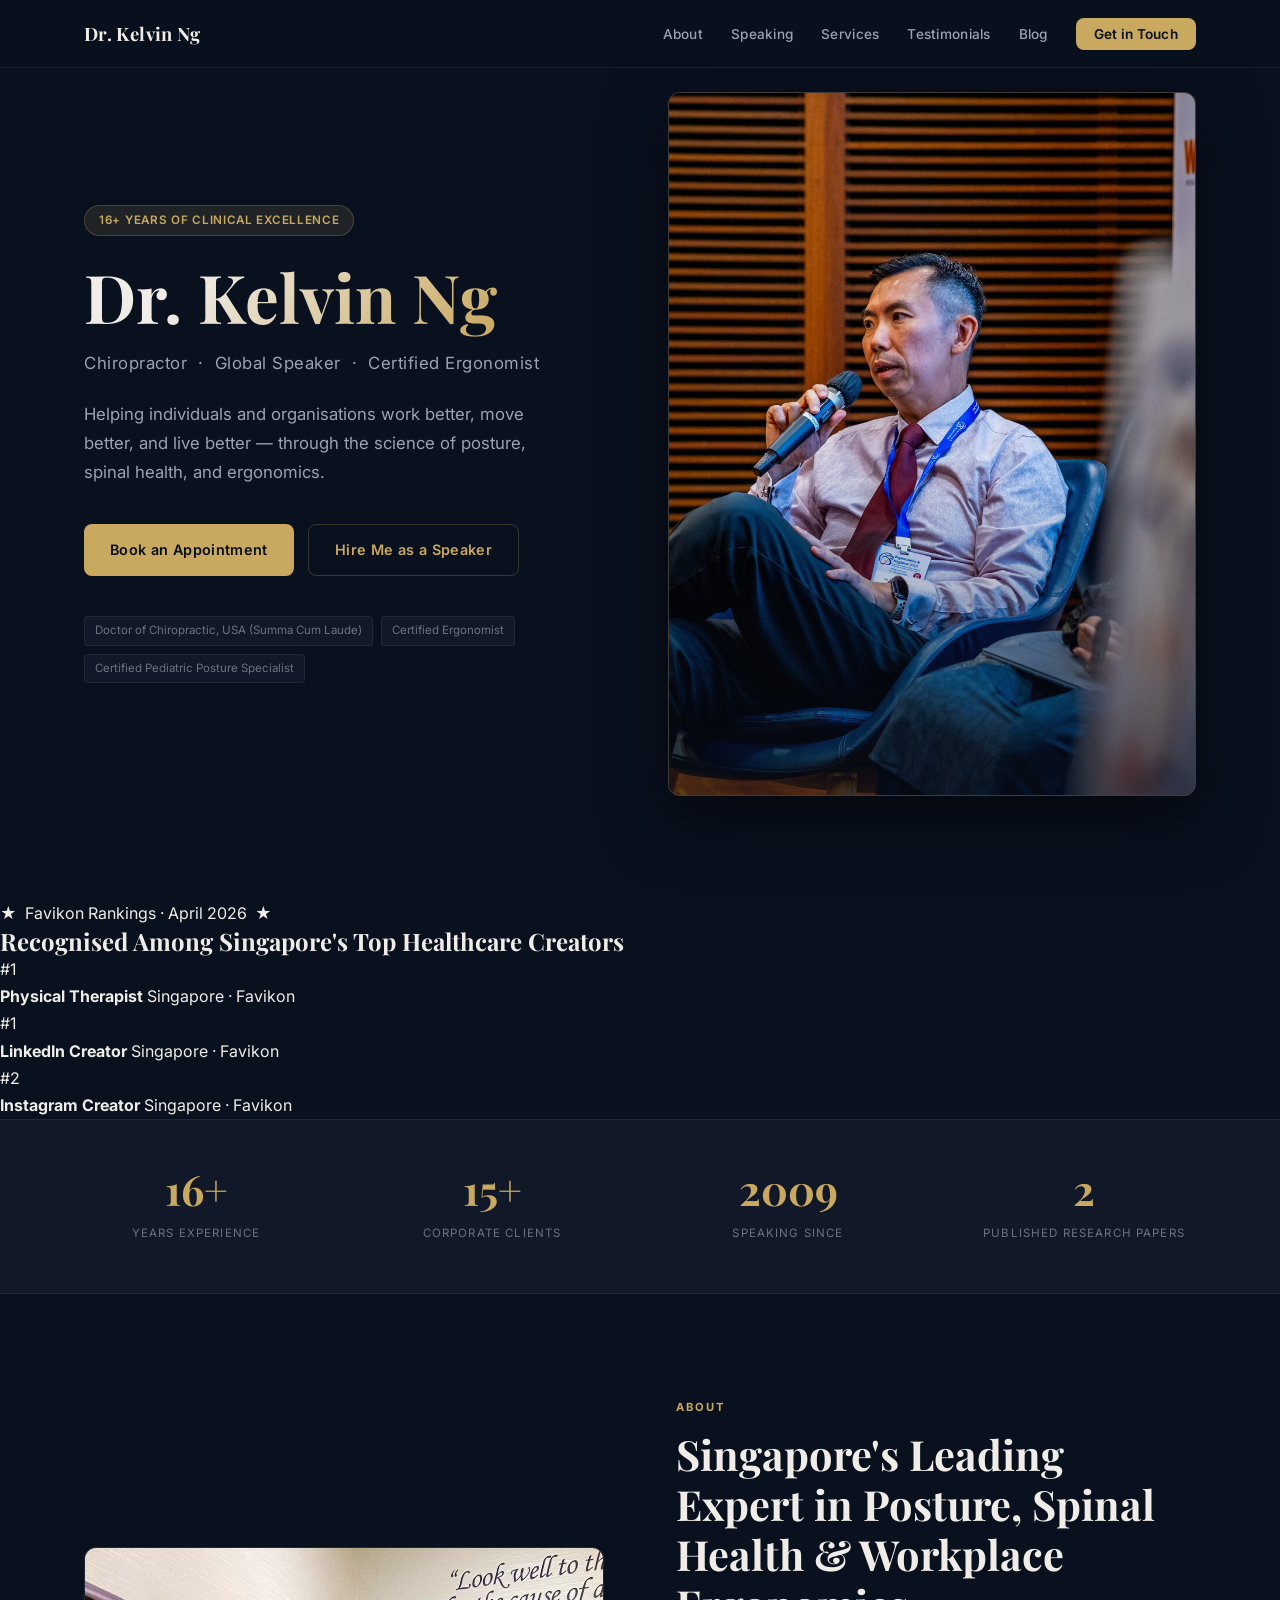
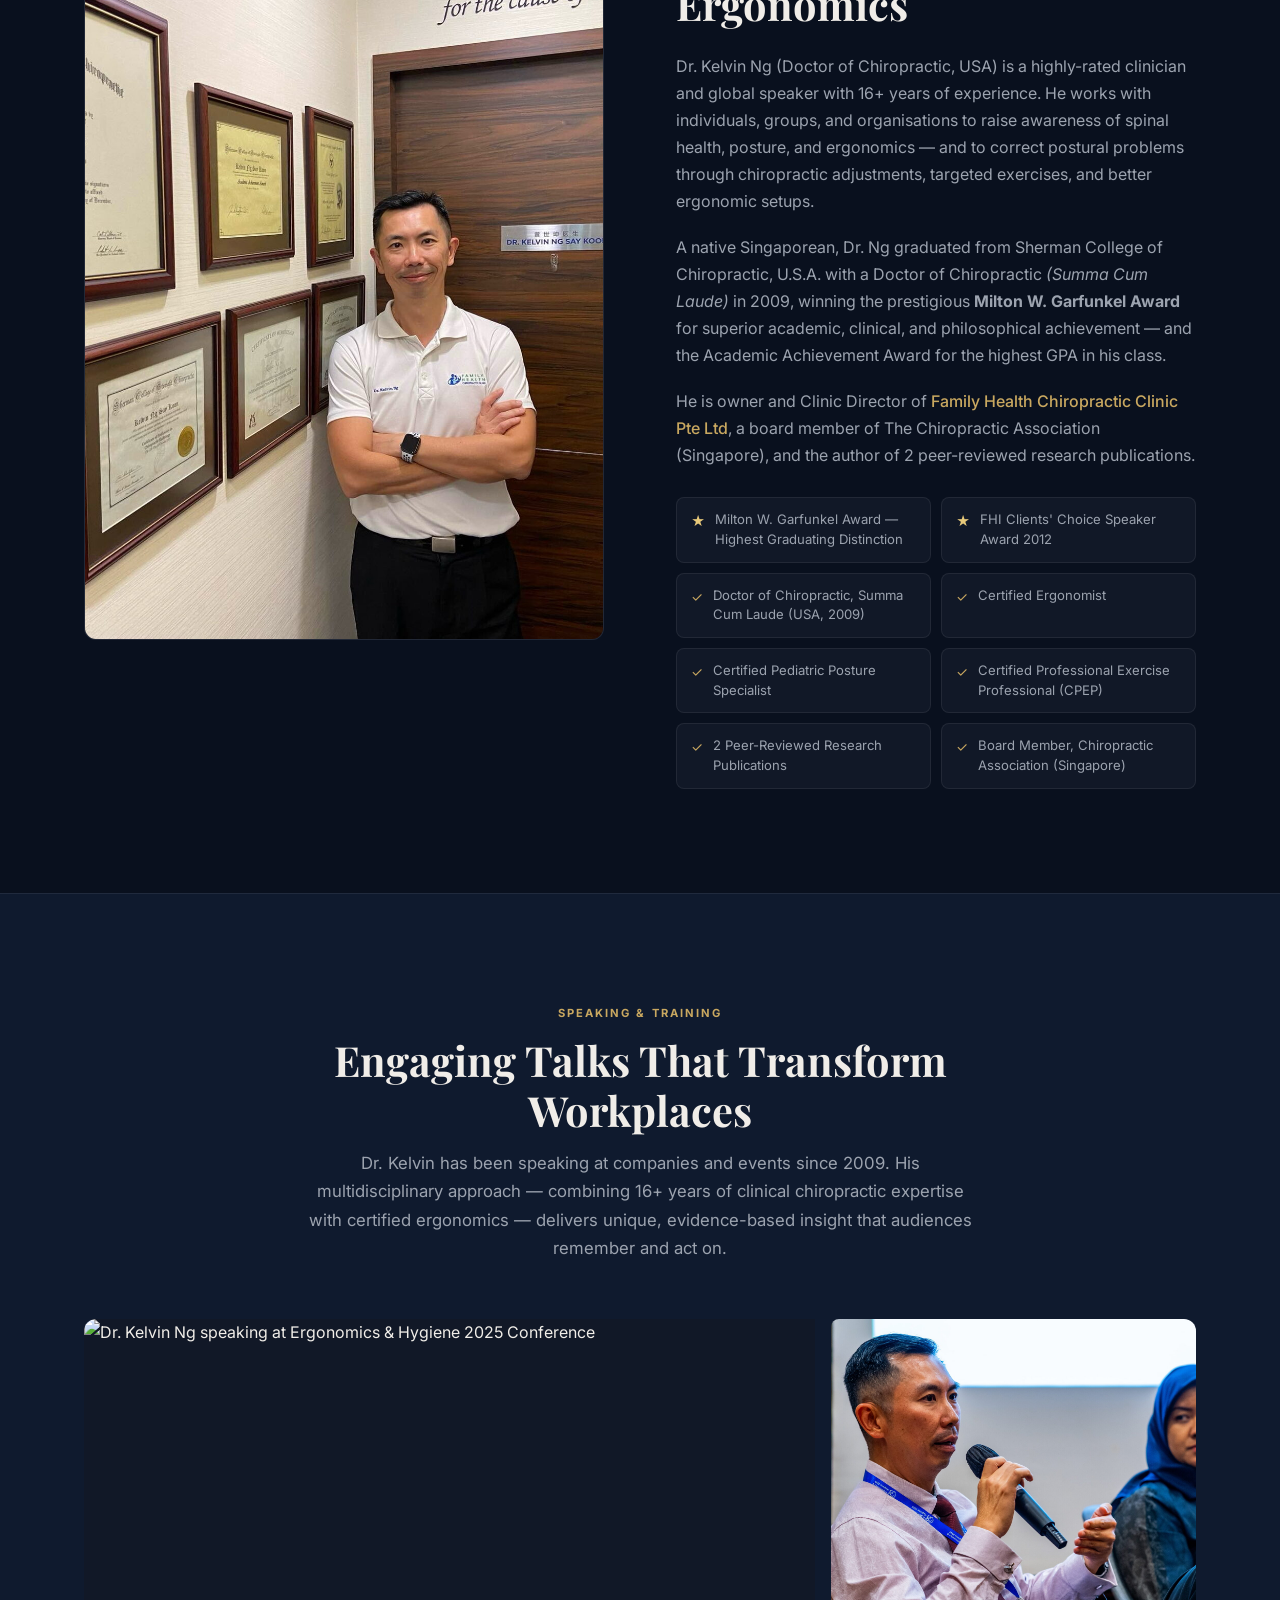
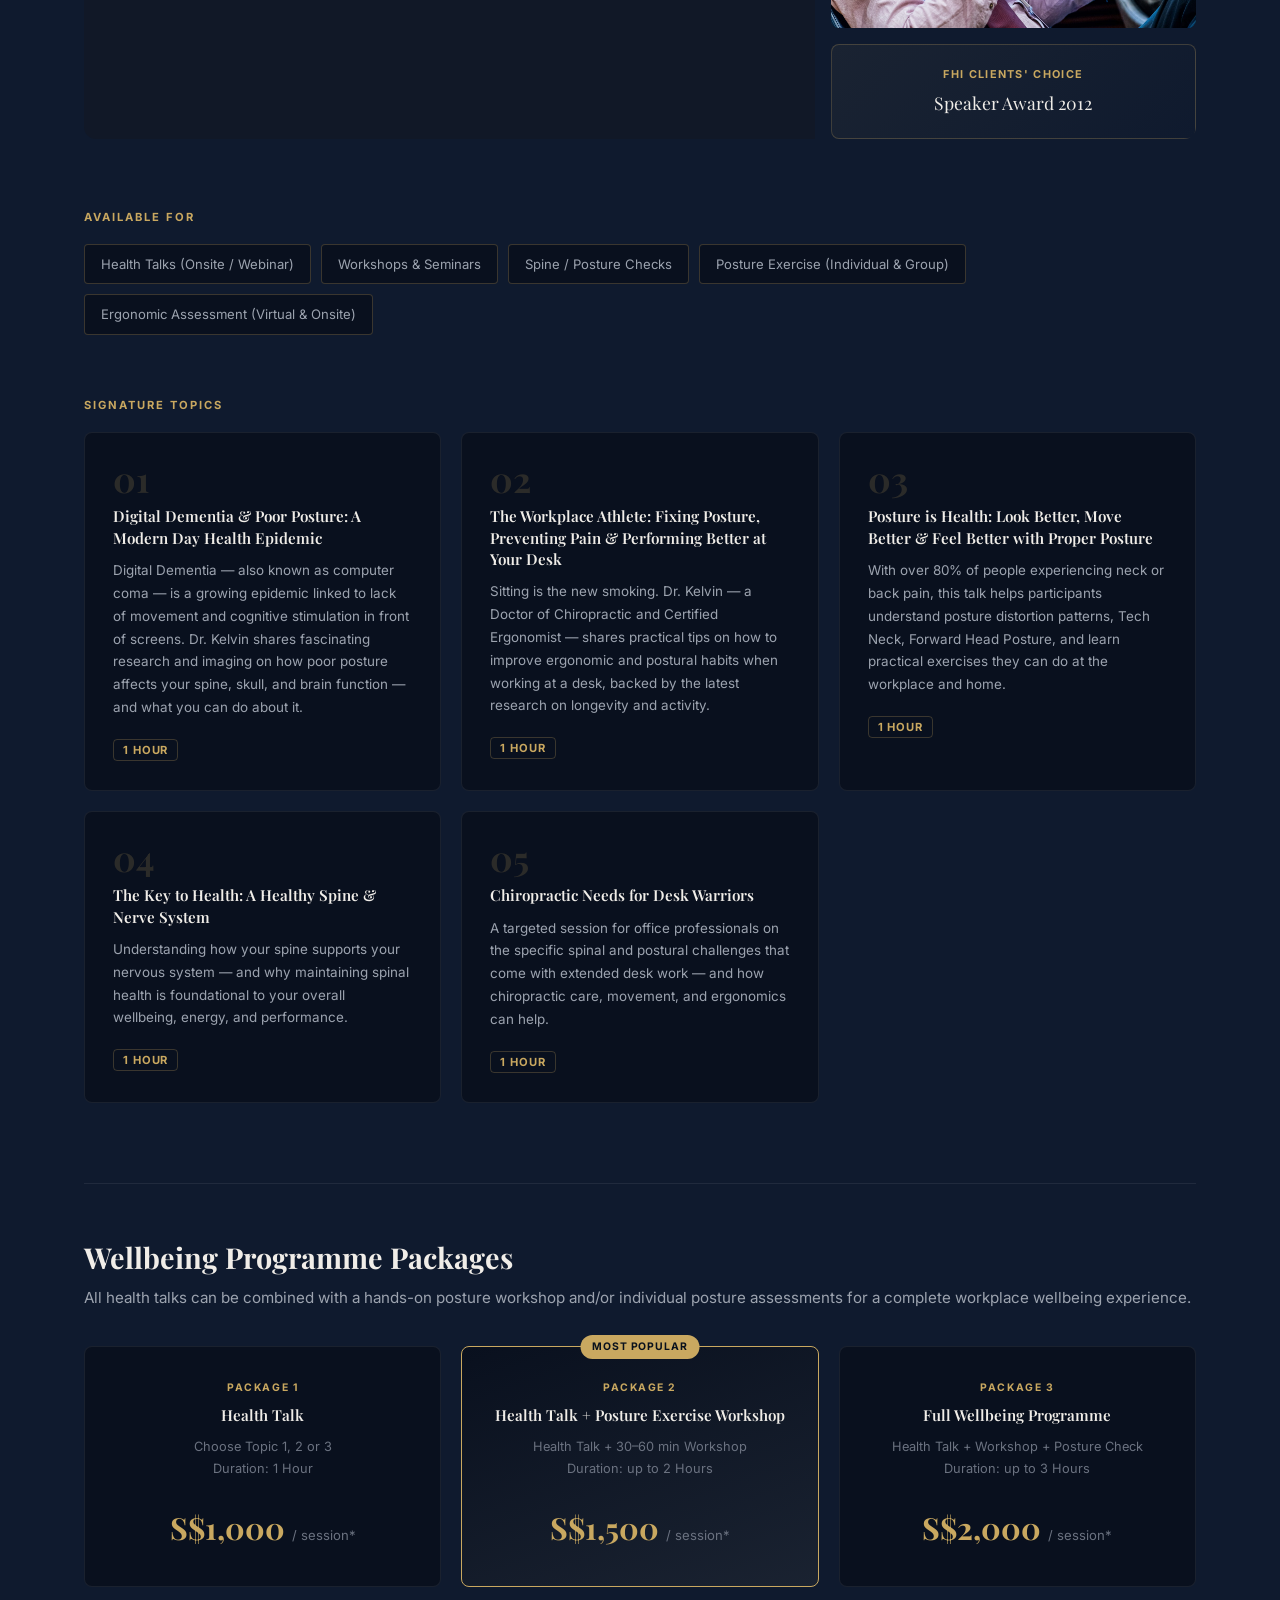
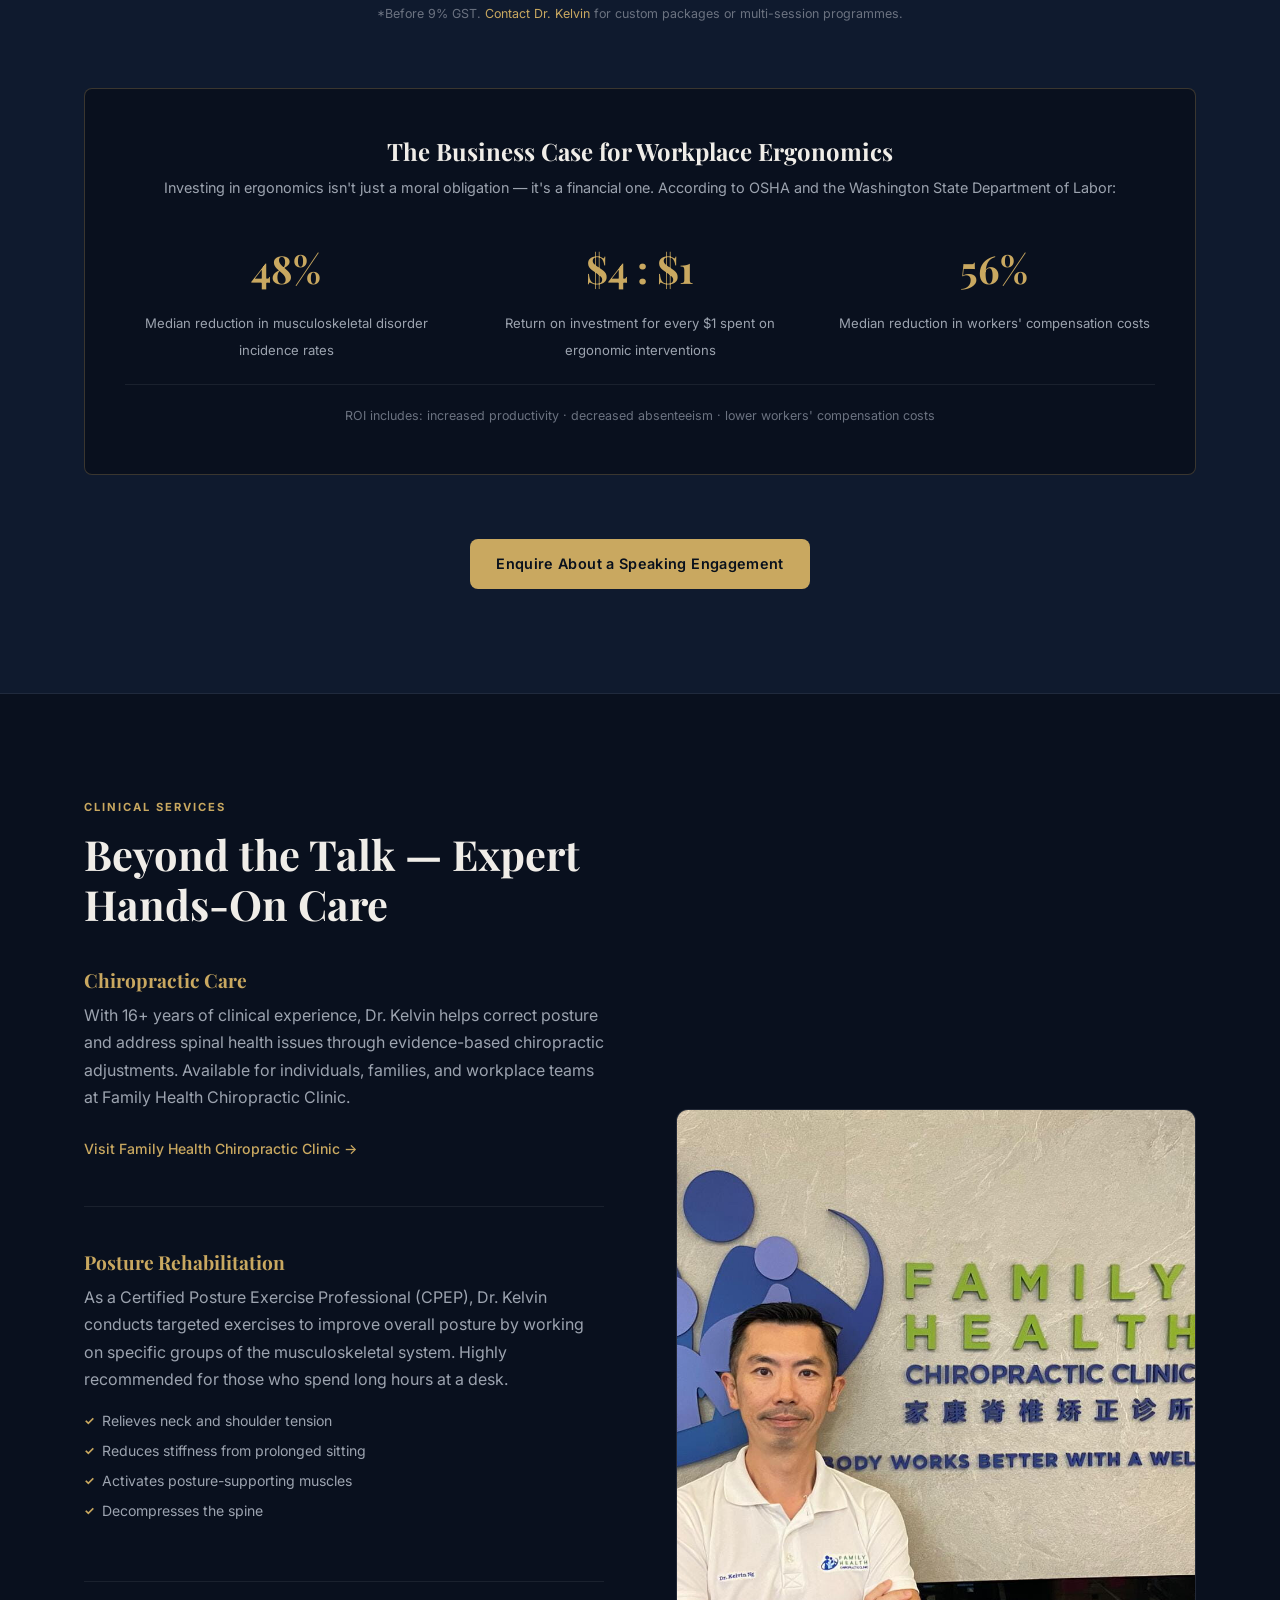
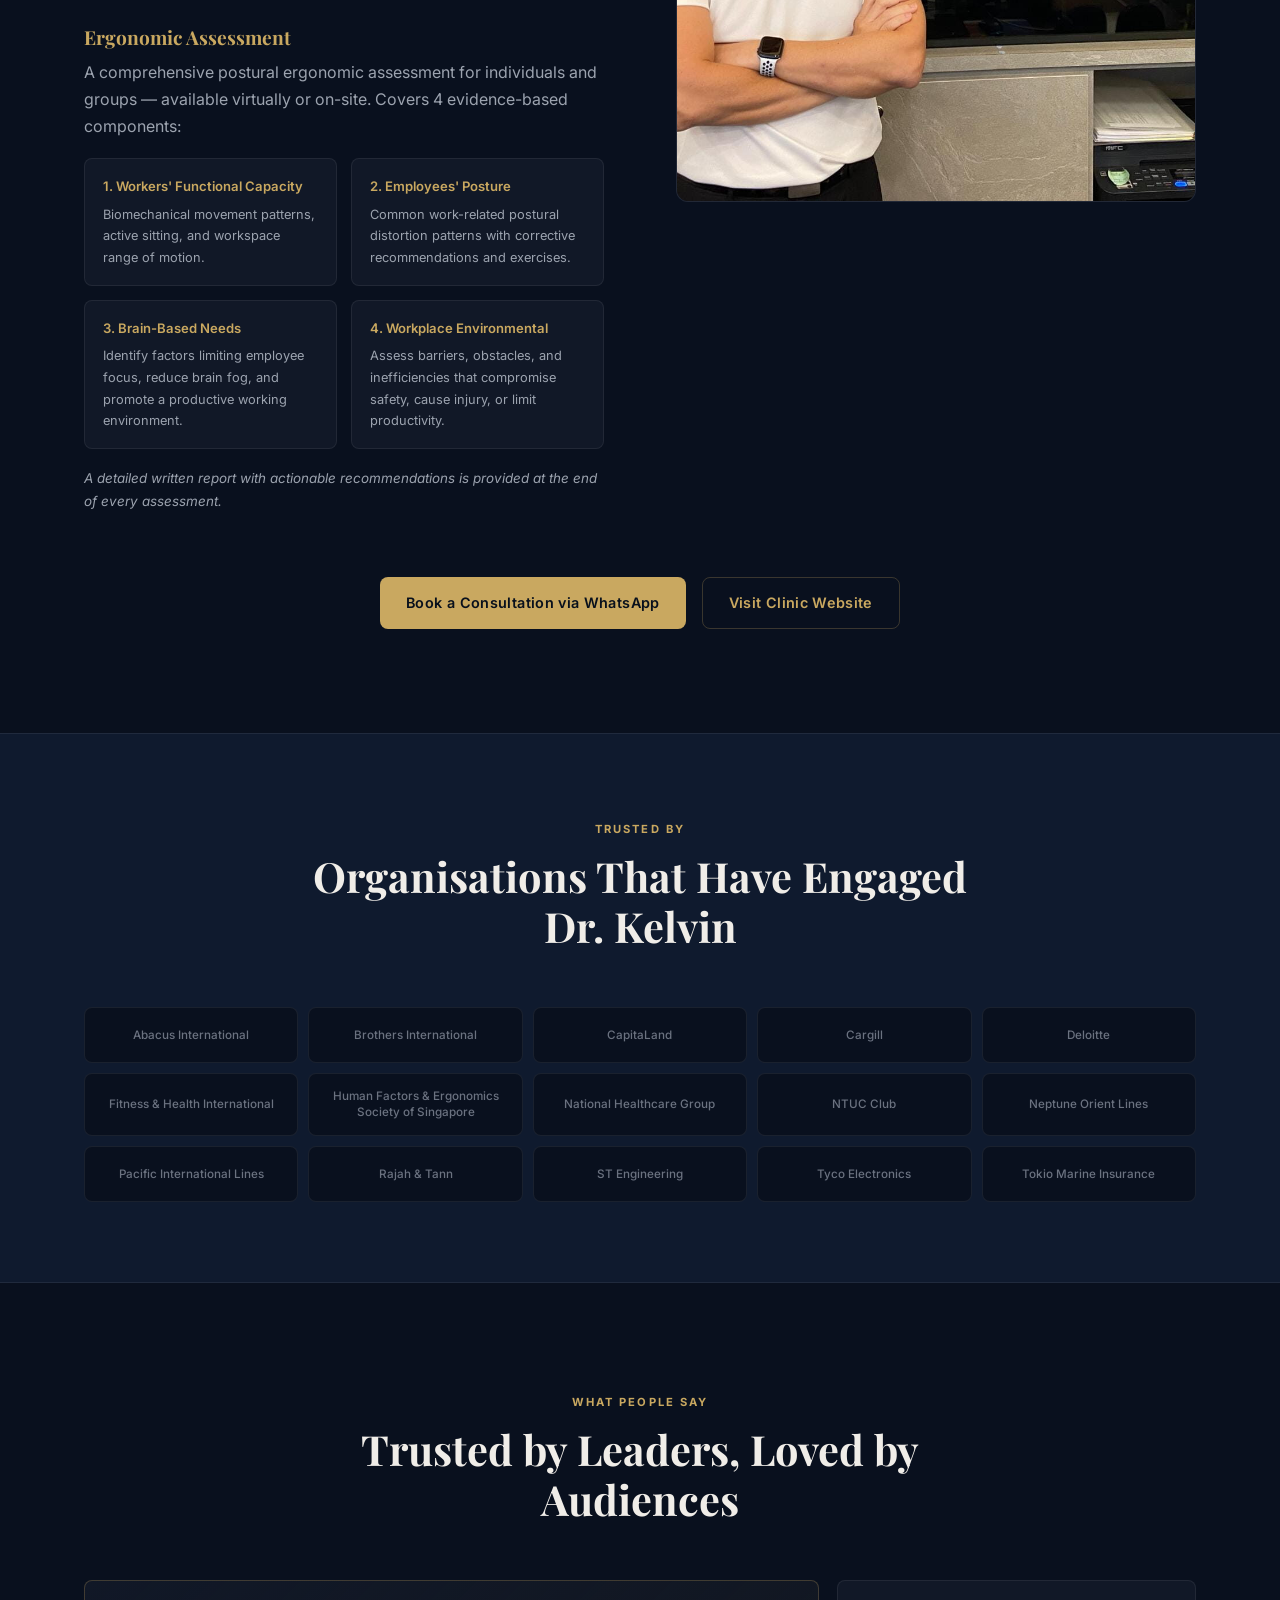
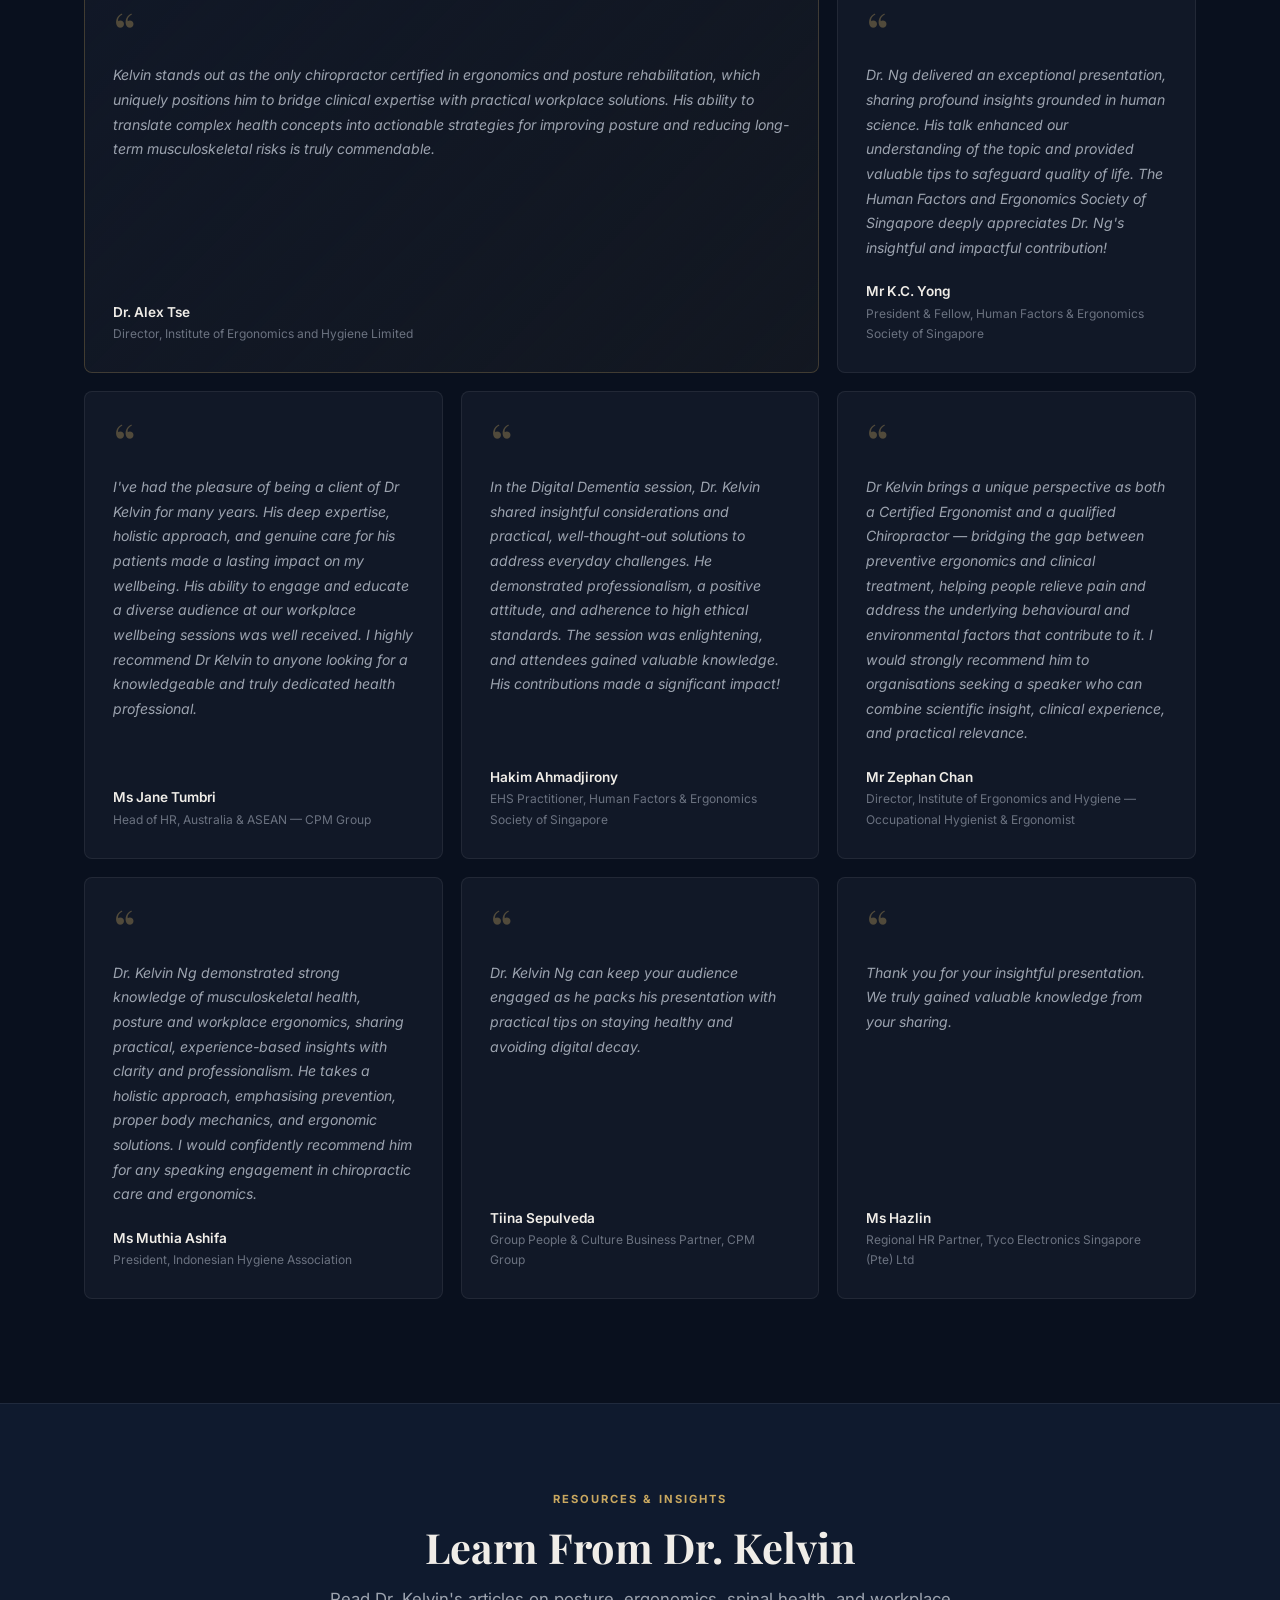
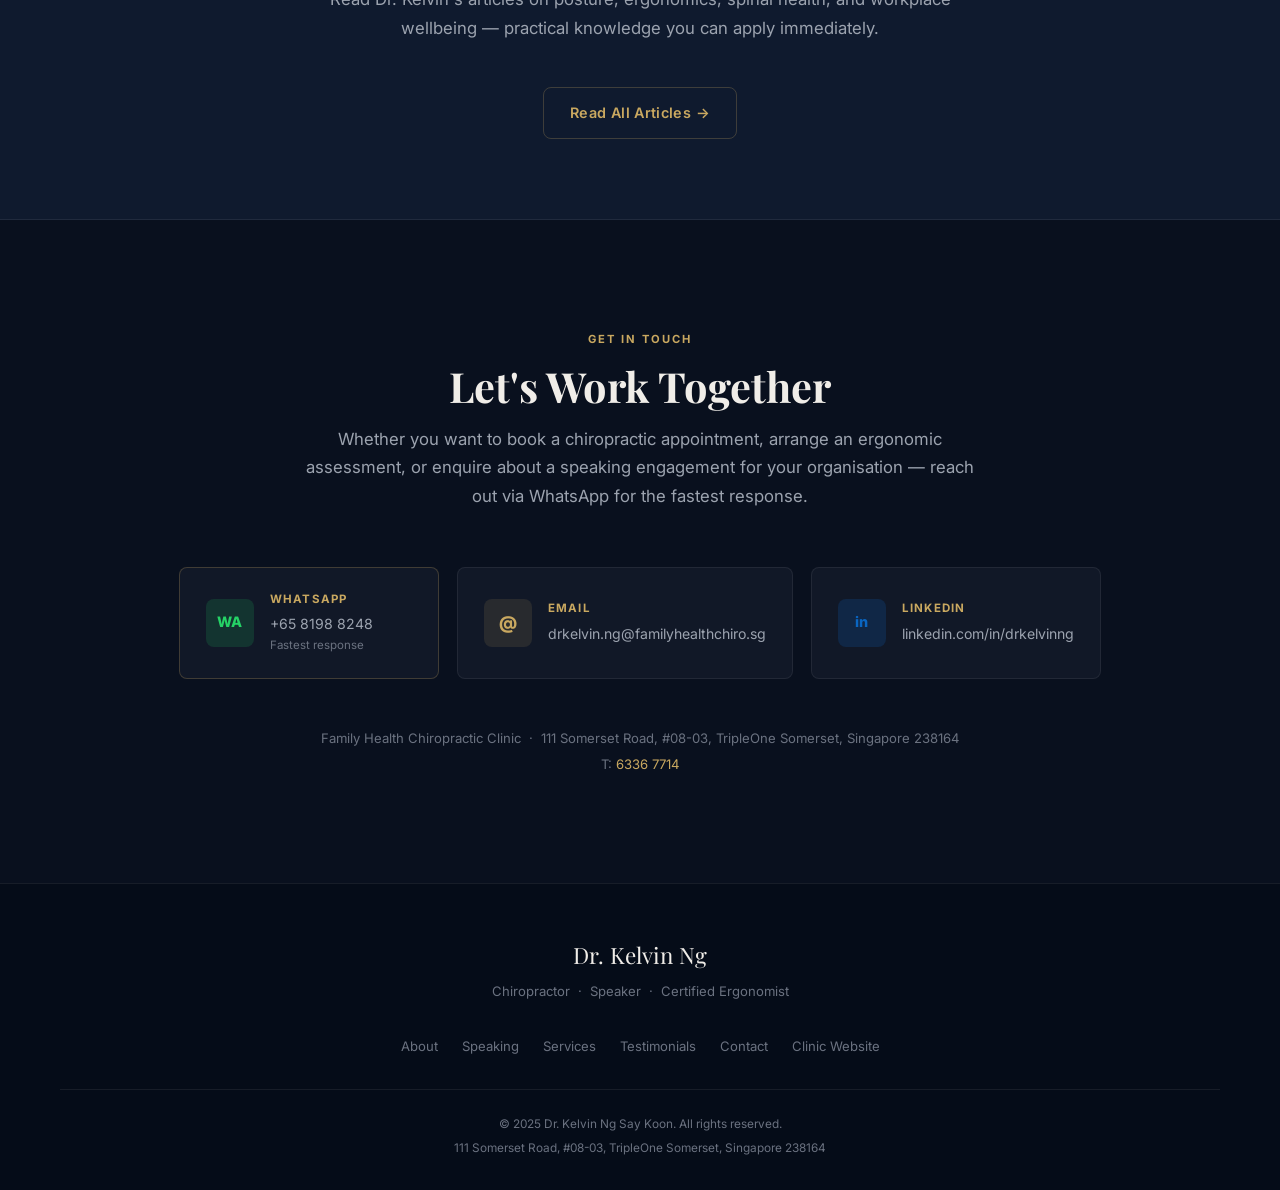
==== commit 800f754f: "Add Favikon rankings badge section" ====
--- a/index.html
+++ b/index.html
@@ -125,6 +125,37 @@
     </div>
   </section>
 
+  <!-- ===================== FAVIKON RANKINGS ===================== -->
+  <section class="favikon-rankings">
+    <div class="favikon-inner">
+      <span class="favikon-eyebrow">&#9733;&ensp;Favikon Rankings · April 2026&ensp;&#9733;</span>
+      <h3 class="favikon-heading">Recognised Among Singapore's Top Healthcare Creators</h3>
+      <div class="favikon-badges">
+        <div class="favikon-badge">
+          <div class="favikon-rank">#1</div>
+          <div class="favikon-info">
+            <strong>Physical Therapist</strong>
+            <span>Singapore · Favikon</span>
+          </div>
+        </div>
+        <div class="favikon-badge">
+          <div class="favikon-rank">#1</div>
+          <div class="favikon-info">
+            <strong>LinkedIn Creator</strong>
+            <span>Singapore · Favikon</span>
+          </div>
+        </div>
+        <div class="favikon-badge">
+          <div class="favikon-rank">#2</div>
+          <div class="favikon-info">
+            <strong>Instagram Creator</strong>
+            <span>Singapore · Favikon</span>
+          </div>
+        </div>
+      </div>
+    </div>
+  </section>
+
   <!-- ===================== STATS BAR ===================== -->
   <section class="stats-bar">
     <div class="stats-container">
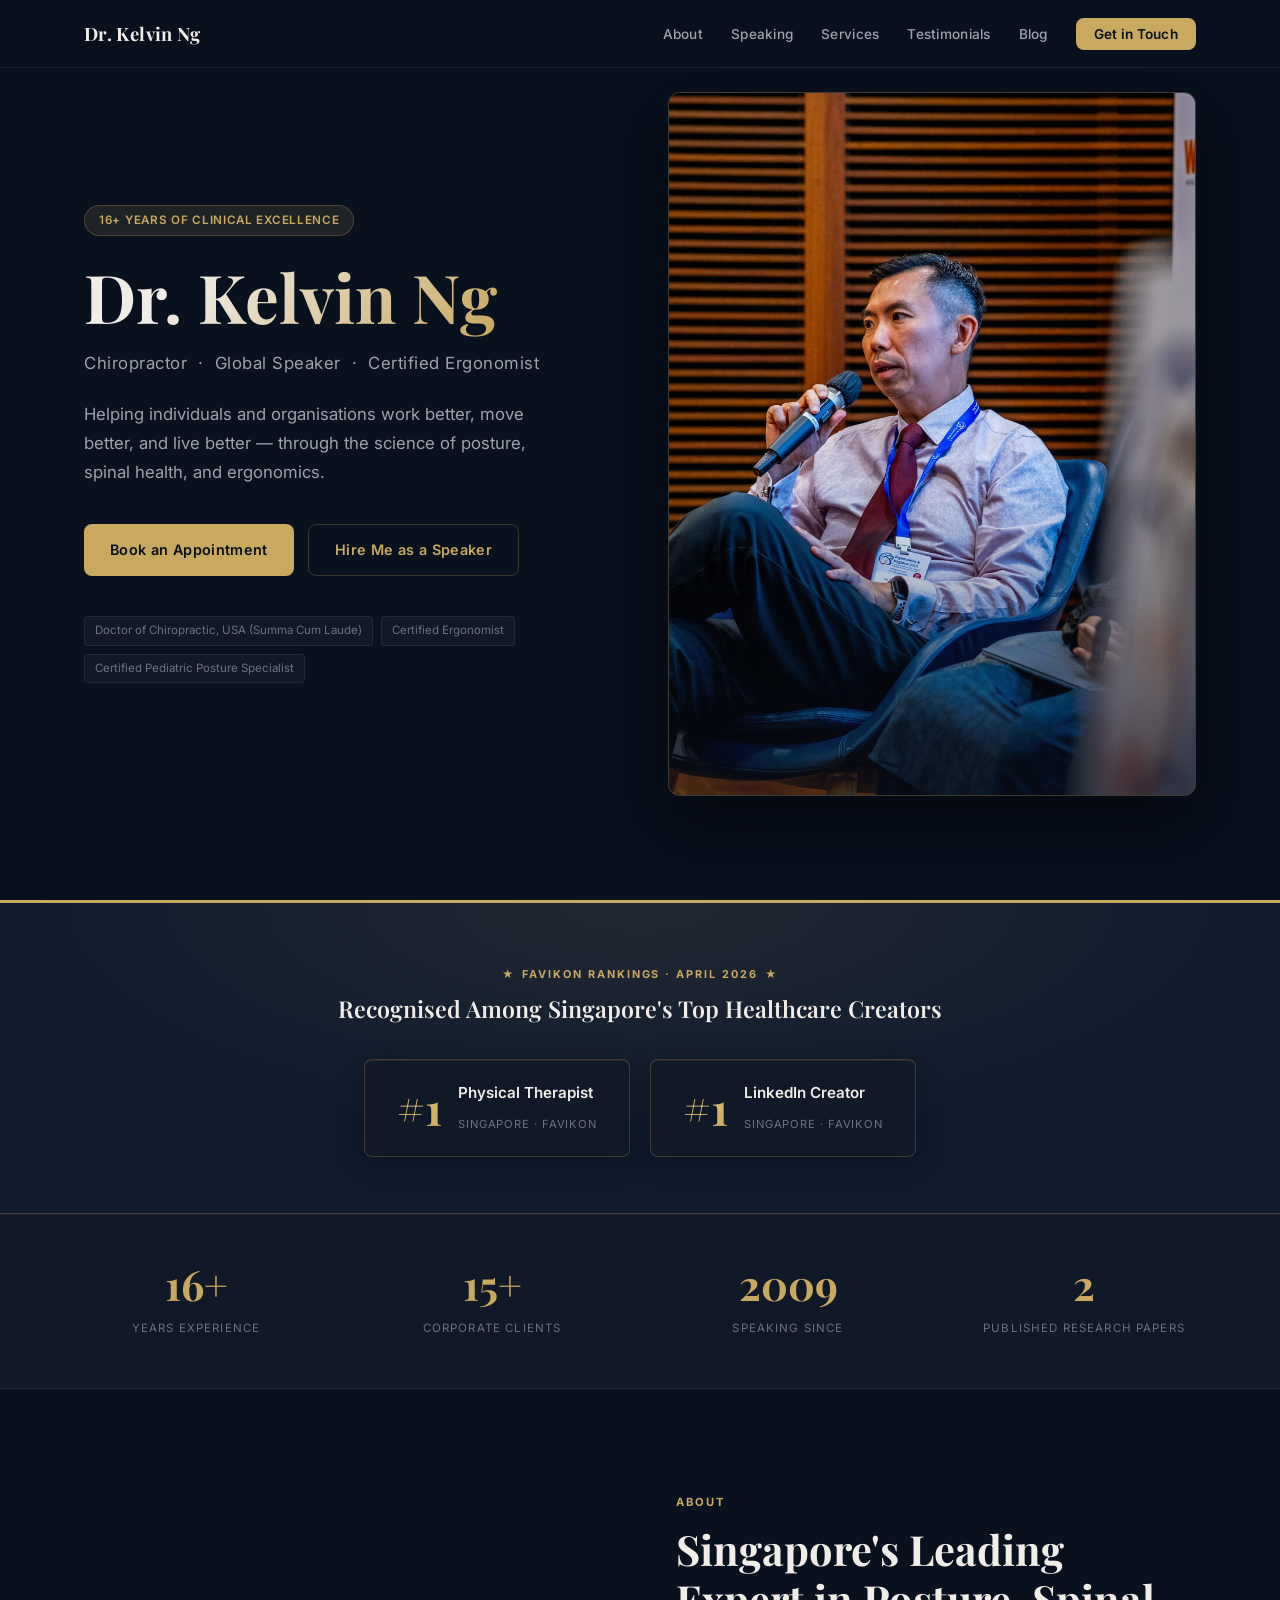
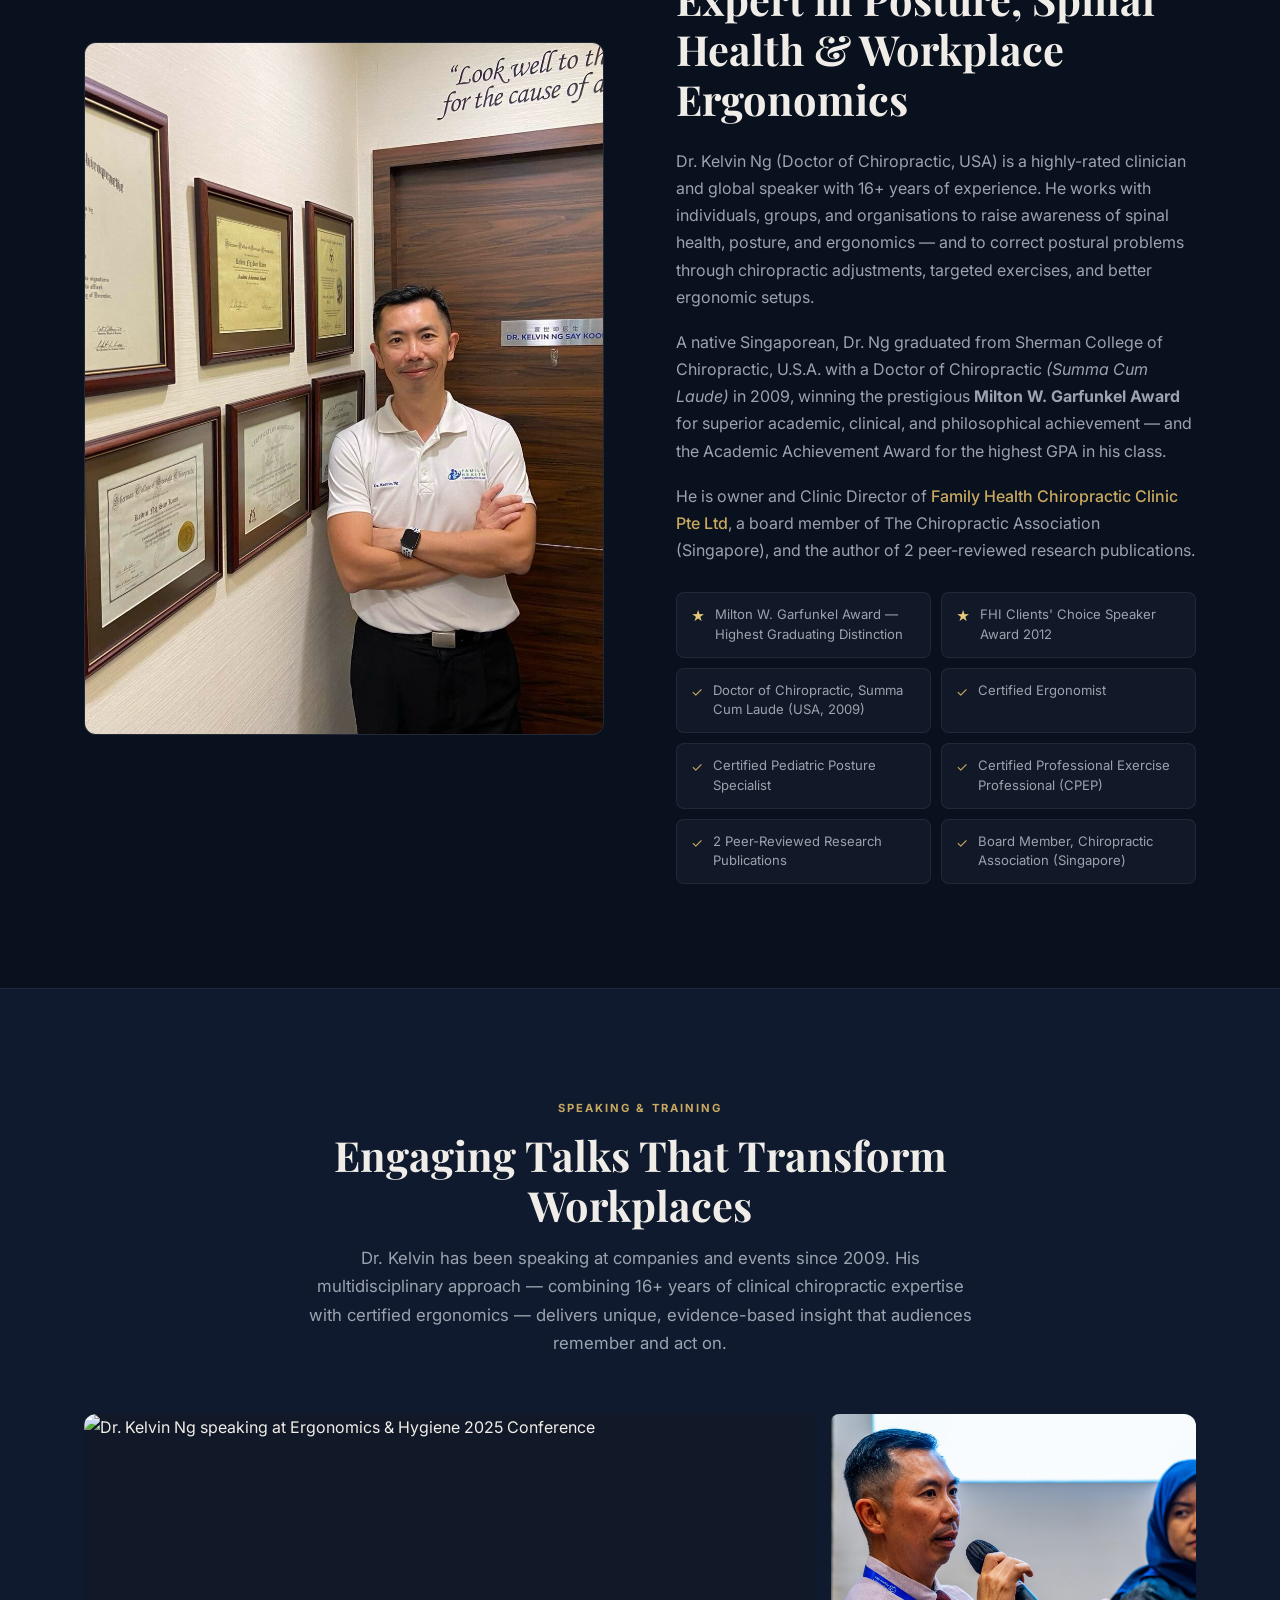
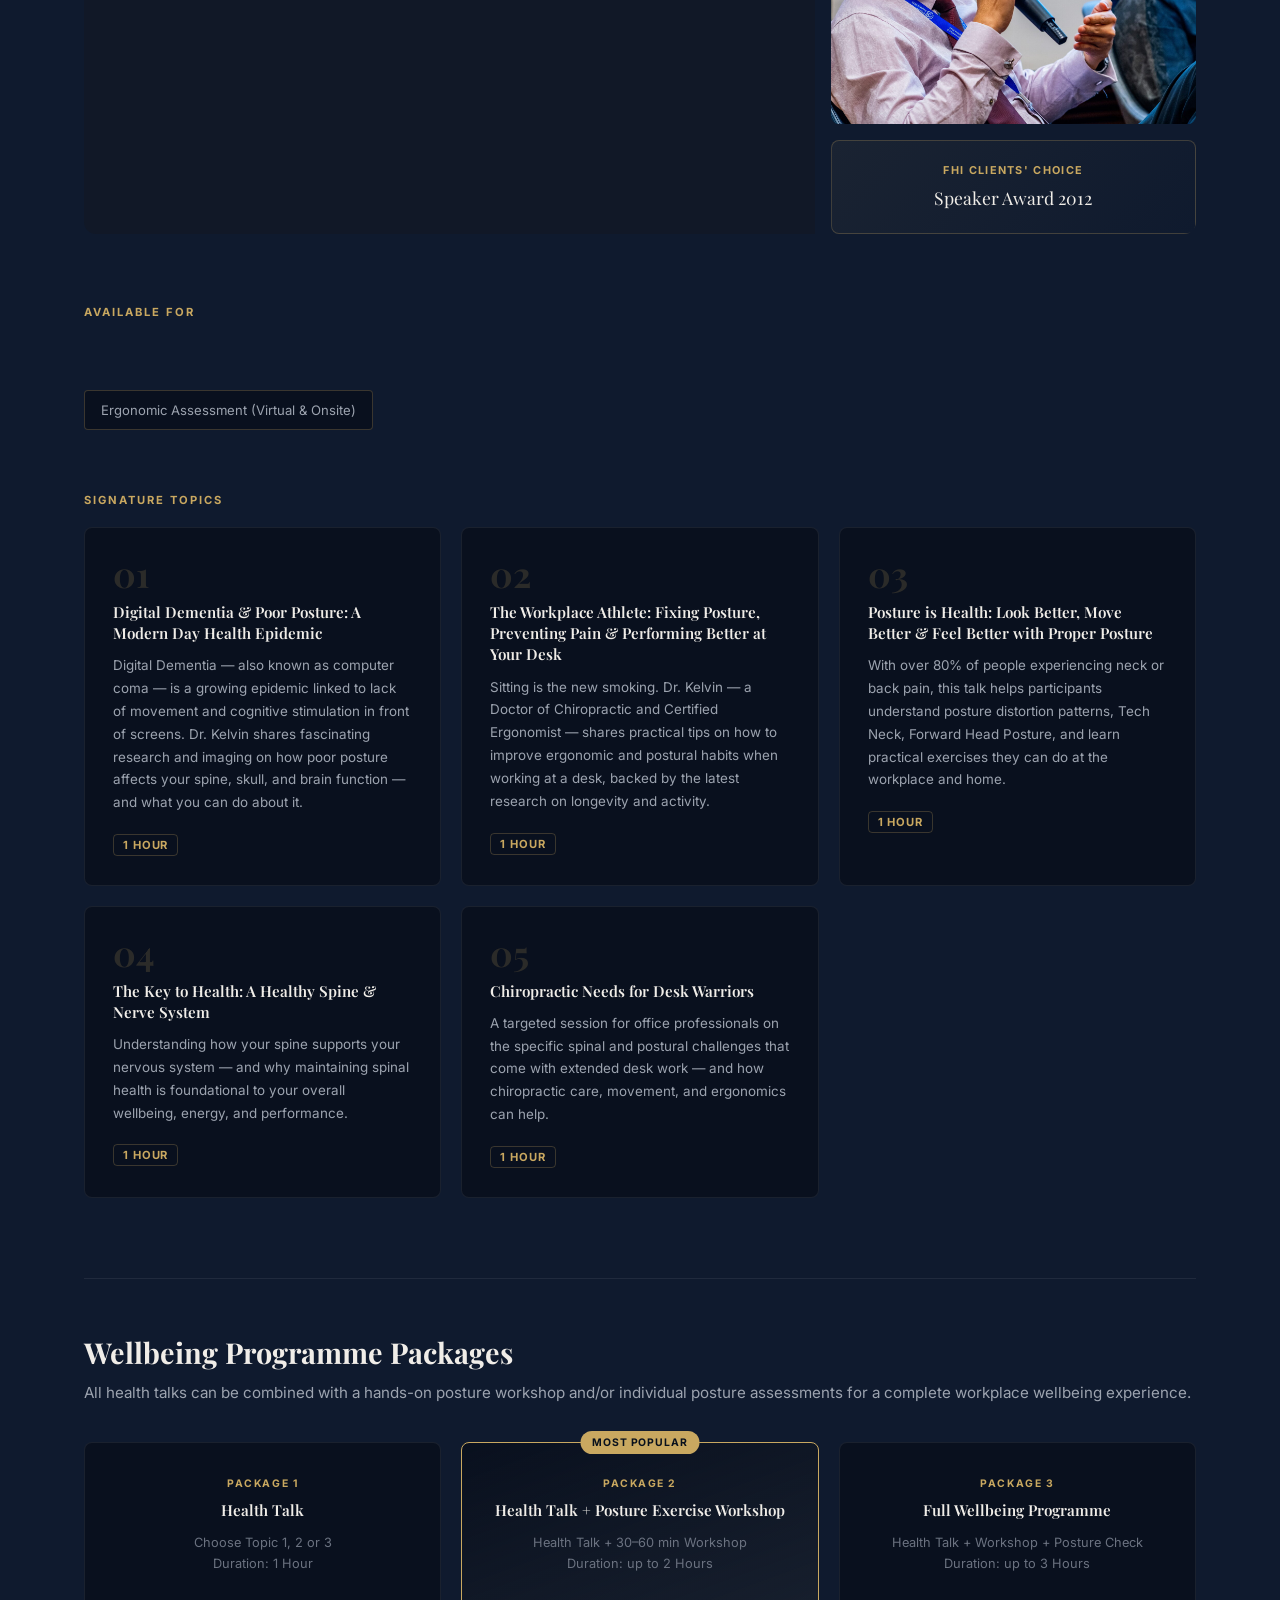
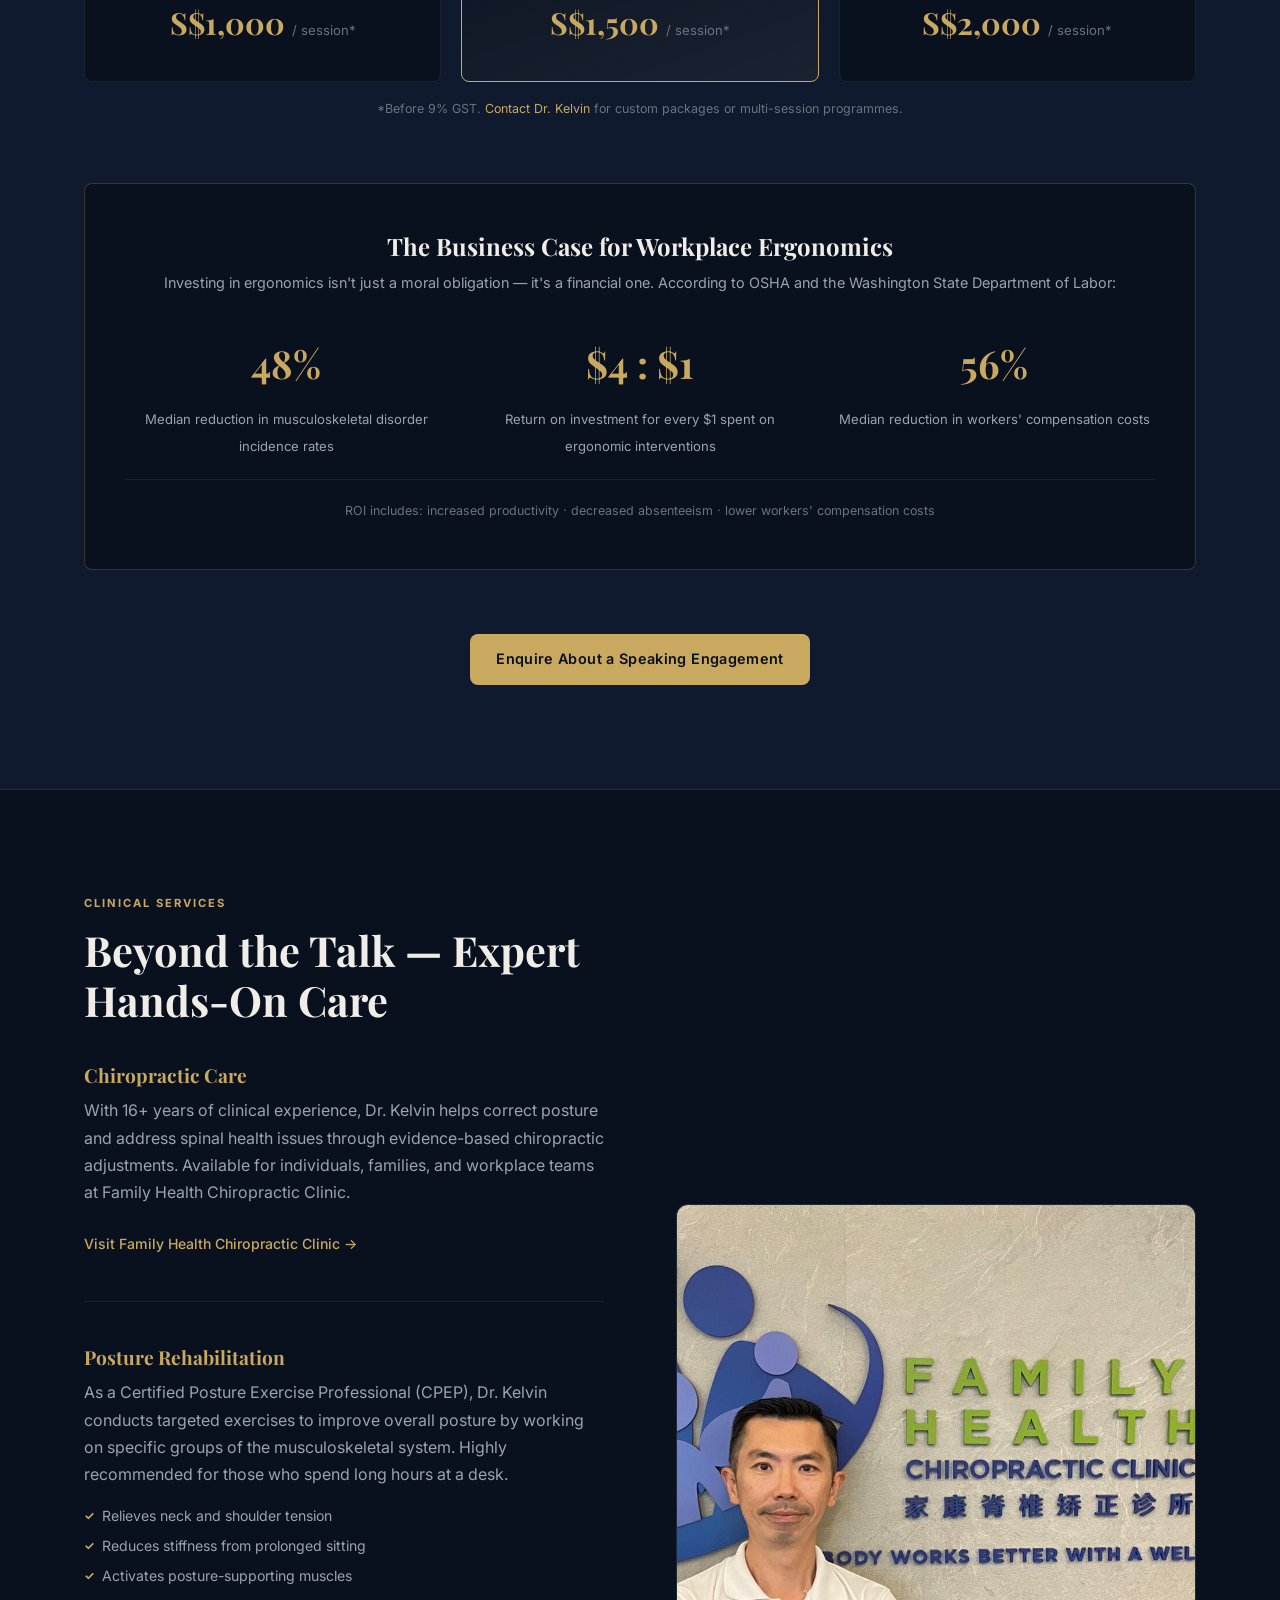
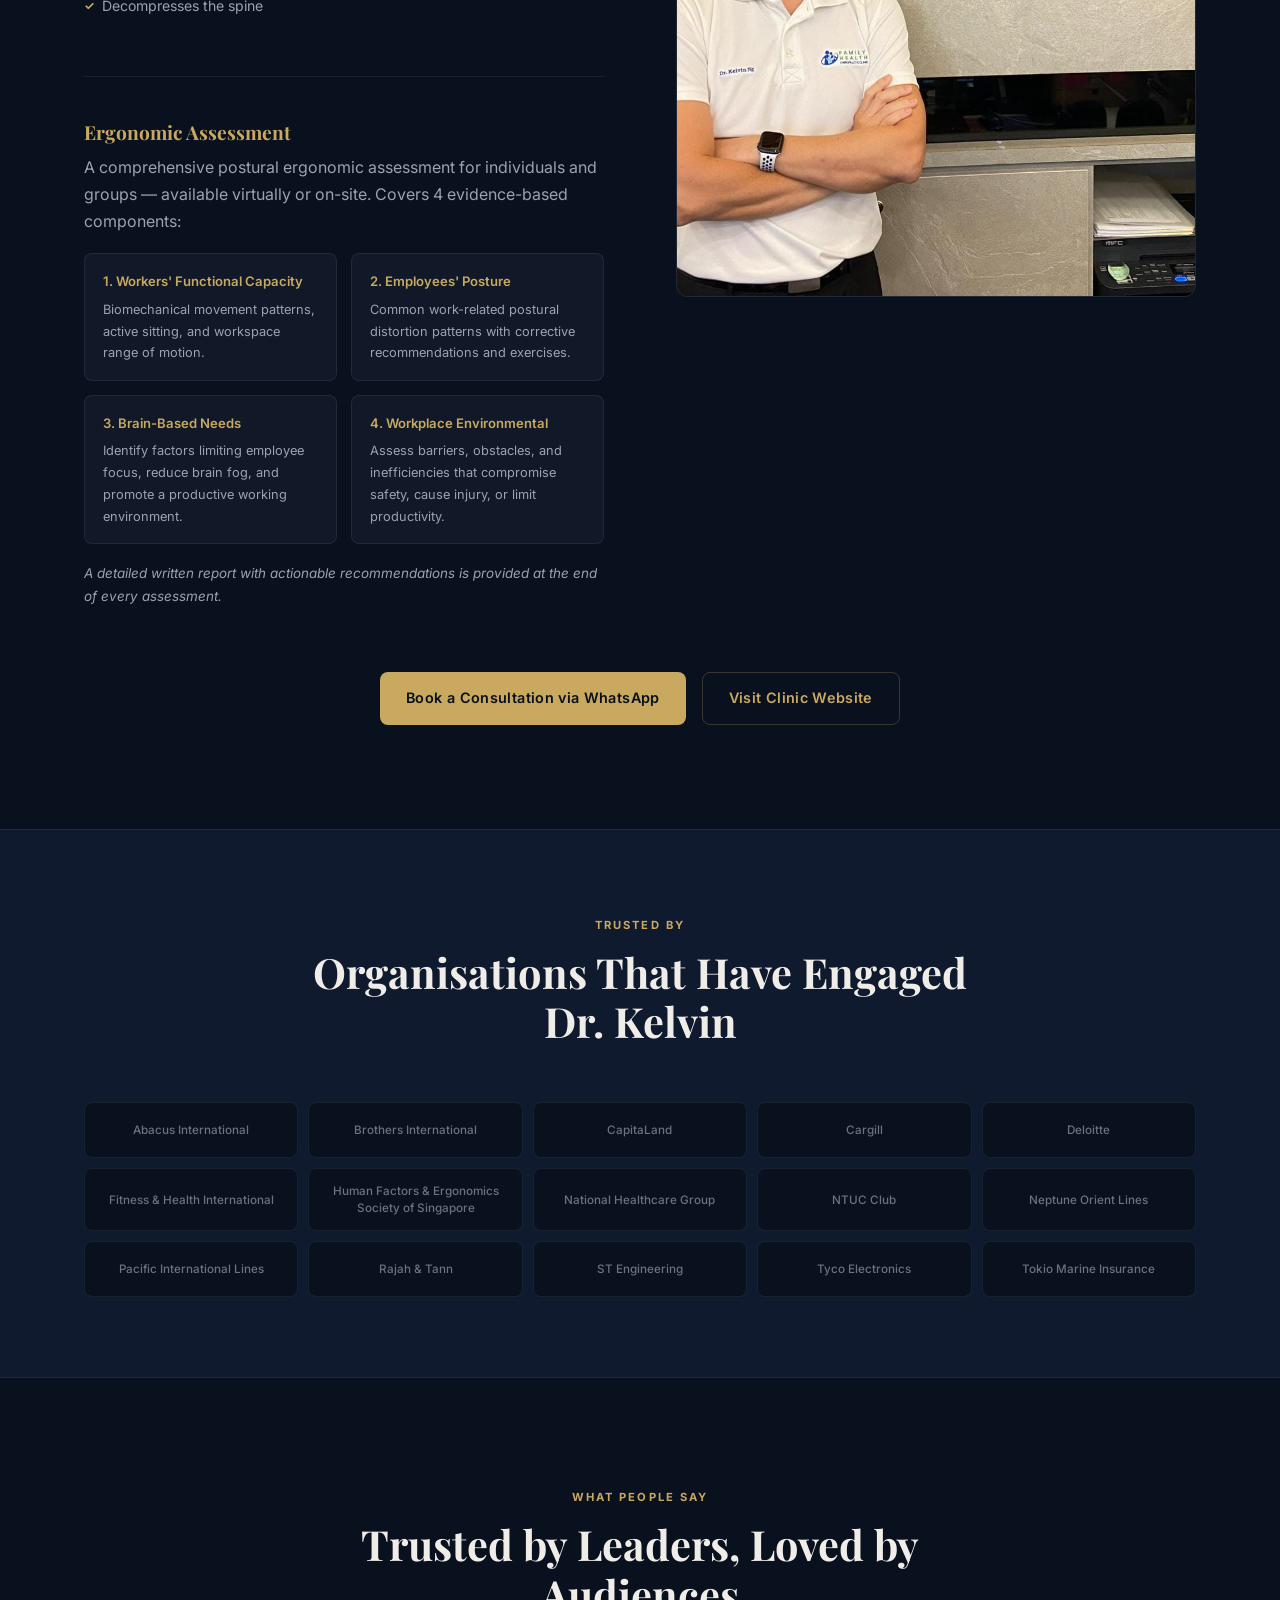
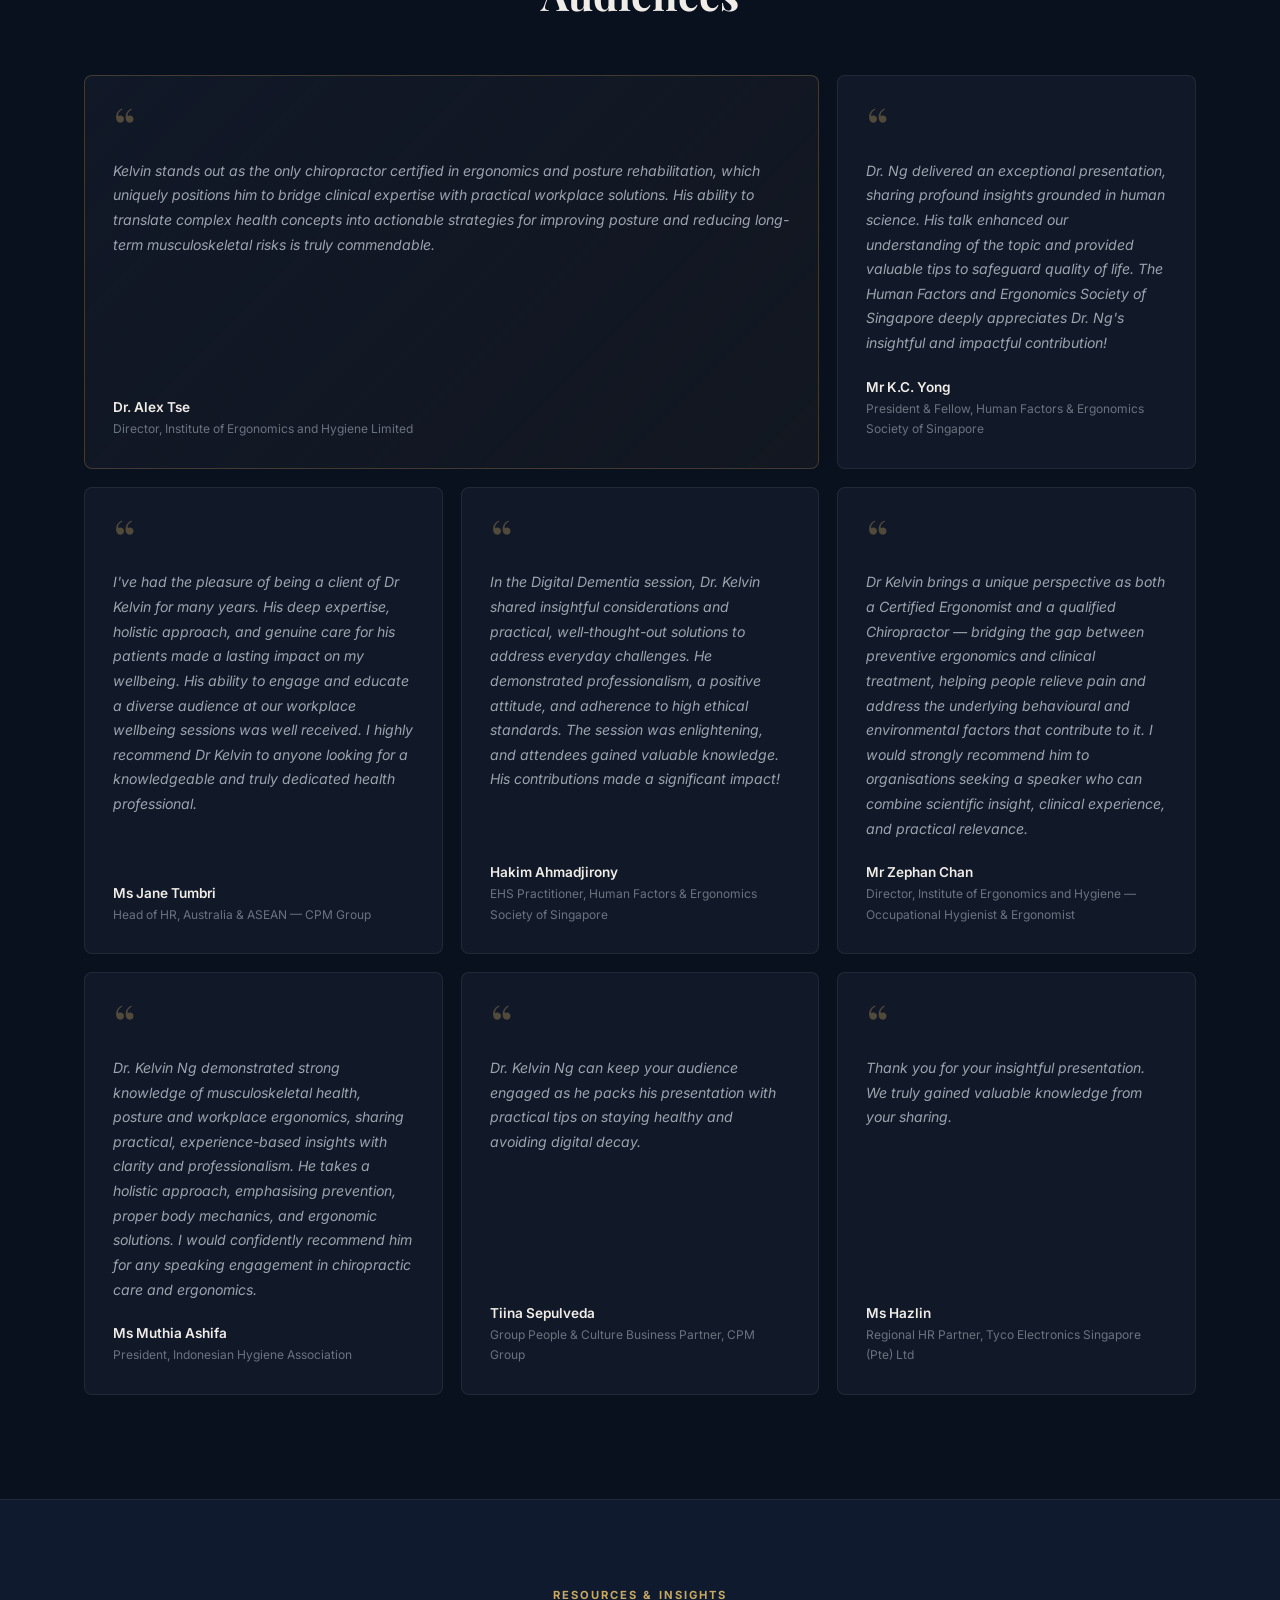
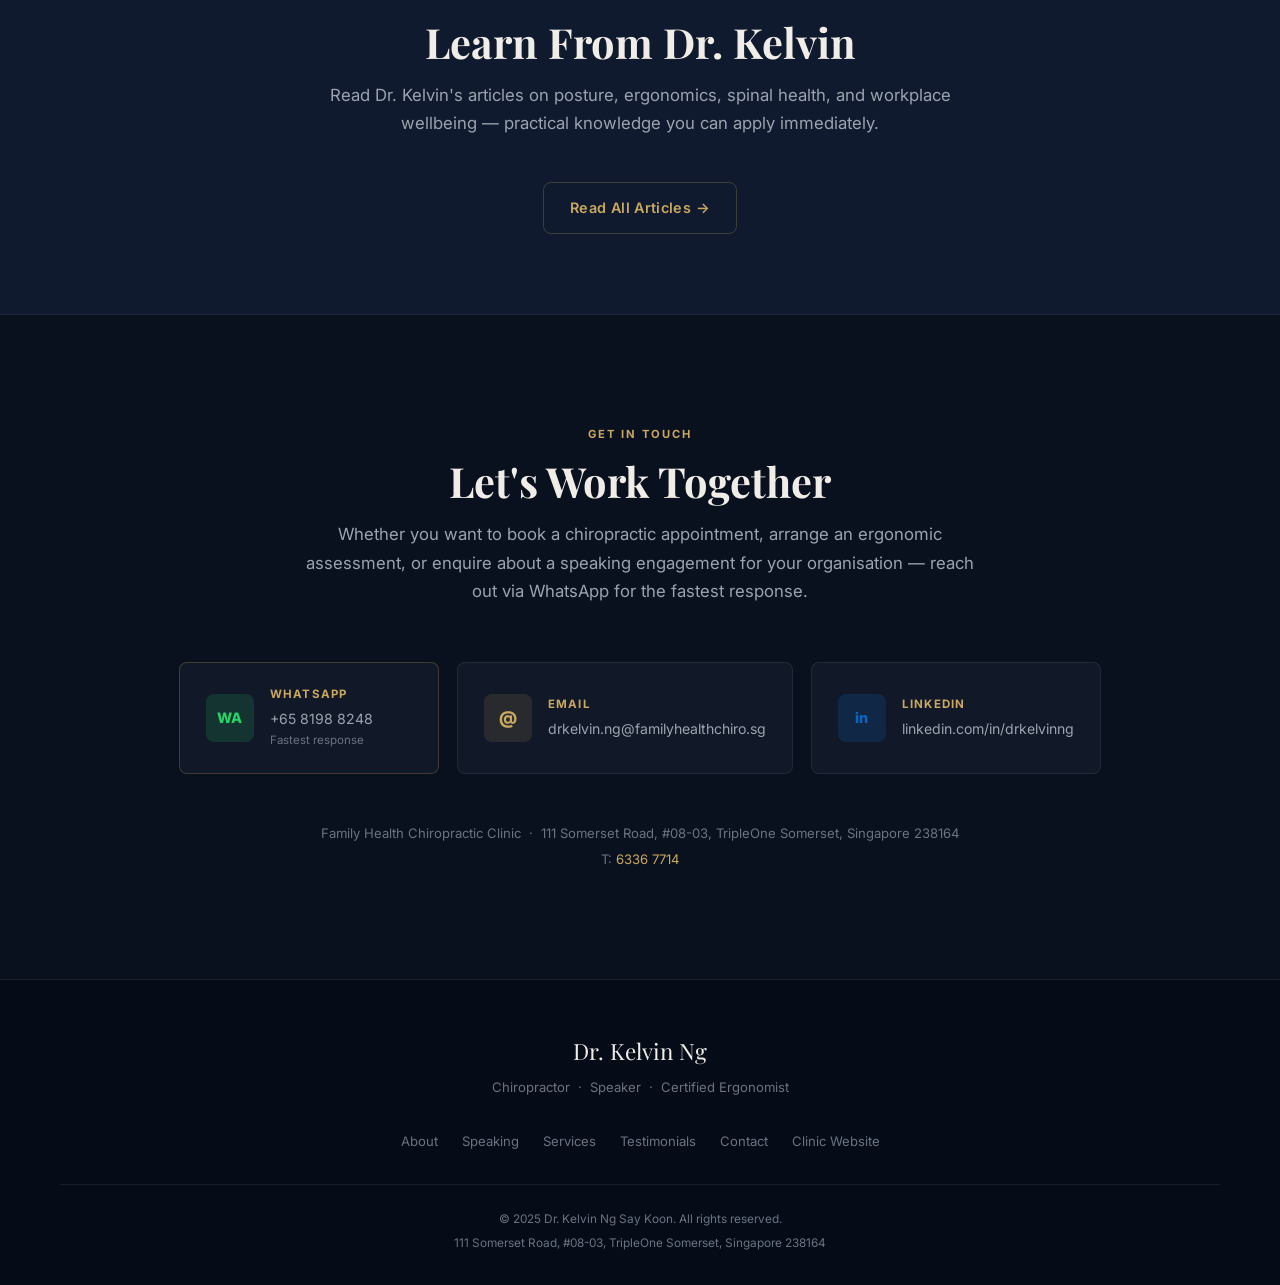
==== commit c5365be6: "Remove Instagram badge from Favikon section" ====
--- a/index.html
+++ b/index.html
@@ -145,13 +145,6 @@
             <span>Singapore · Favikon</span>
           </div>
         </div>
-        <div class="favikon-badge">
-          <div class="favikon-rank">#2</div>
-          <div class="favikon-info">
-            <strong>Instagram Creator</strong>
-            <span>Singapore · Favikon</span>
-          </div>
-        </div>
       </div>
     </div>
   </section>
--- a/css/styles.css
+++ b/css/styles.css
@@ -294,6 +294,98 @@
 }
 
 /* ============================================================
+   FAVIKON RANKINGS
+   ============================================================ */
+.favikon-rankings {
+  background: var(--bg-card-alt);
+  border-top: 3px solid var(--gold);
+  border-bottom: 1px solid var(--gold-border);
+  padding: 56px 24px;
+  position: relative;
+  overflow: hidden;
+  text-align: center;
+}
+.favikon-rankings::before {
+  content: '';
+  position: absolute;
+  inset: 0;
+  background: radial-gradient(ellipse 80% 120% at 50% 0%, rgba(201,168,96,.10) 0%, transparent 65%);
+  pointer-events: none;
+}
+.favikon-inner {
+  max-width: var(--max);
+  margin: 0 auto;
+  position: relative;
+}
+.favikon-eyebrow {
+  display: inline-block;
+  font-size: .68rem;
+  font-weight: 700;
+  letter-spacing: .18em;
+  text-transform: uppercase;
+  color: var(--gold);
+  margin-bottom: 12px;
+}
+.favikon-heading {
+  font-family: var(--serif);
+  font-size: clamp(1.1rem, 2.5vw, 1.45rem);
+  color: var(--text);
+  font-weight: 600;
+  margin-bottom: 36px;
+}
+.favikon-badges {
+  display: flex;
+  justify-content: center;
+  gap: 20px;
+  flex-wrap: wrap;
+}
+.favikon-badge {
+  display: flex;
+  align-items: center;
+  gap: 16px;
+  padding: 20px 32px;
+  background: var(--bg-card);
+  border: 1px solid var(--gold-border);
+  border-radius: var(--radius);
+  box-shadow: 0 4px 24px rgba(0,0,0,.3), inset 0 1px 0 rgba(201,168,96,.12);
+  transition: transform .25s, box-shadow .25s;
+}
+.favikon-badge:hover {
+  transform: translateY(-3px);
+  box-shadow: 0 10px 36px rgba(0,0,0,.4), 0 0 0 1px rgba(201,168,96,.4), inset 0 1px 0 rgba(201,168,96,.2);
+}
+.favikon-rank {
+  font-family: var(--serif);
+  font-size: 2.8rem;
+  font-weight: 700;
+  line-height: 1;
+  background: linear-gradient(155deg, var(--gold-light) 0%, var(--gold) 100%);
+  -webkit-background-clip: text;
+  -webkit-text-fill-color: transparent;
+  background-clip: text;
+}
+.favikon-info {
+  text-align: left;
+}
+.favikon-info strong {
+  display: block;
+  font-size: .95rem;
+  font-weight: 600;
+  color: var(--text);
+  margin-bottom: 3px;
+}
+.favikon-info span {
+  font-size: .7rem;
+  color: var(--text-muted);
+  text-transform: uppercase;
+  letter-spacing: .08em;
+}
+@media (max-width: 640px) {
+  .favikon-badge { padding: 16px 24px; }
+  .favikon-rank  { font-size: 2.2rem; }
+}
+
+/* ============================================================
    STATS BAR
    ============================================================ */
 .stats-bar {
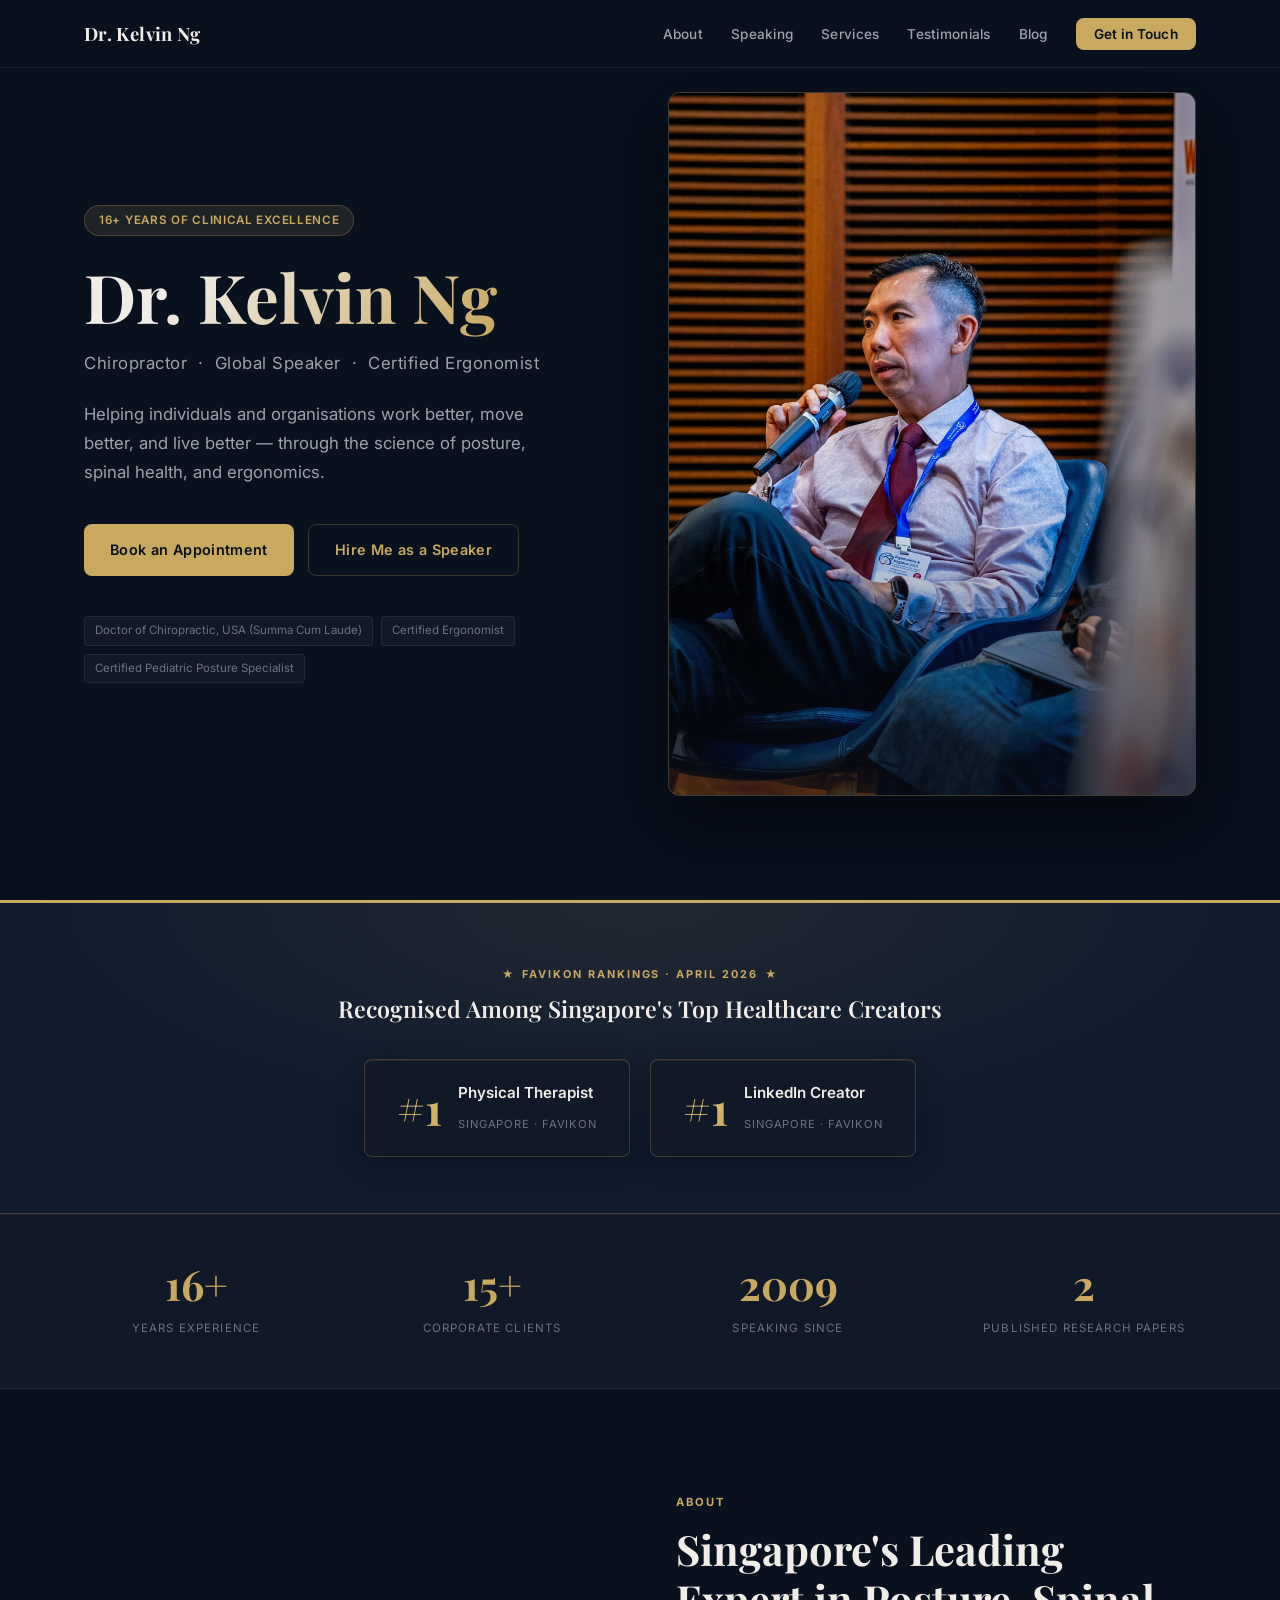
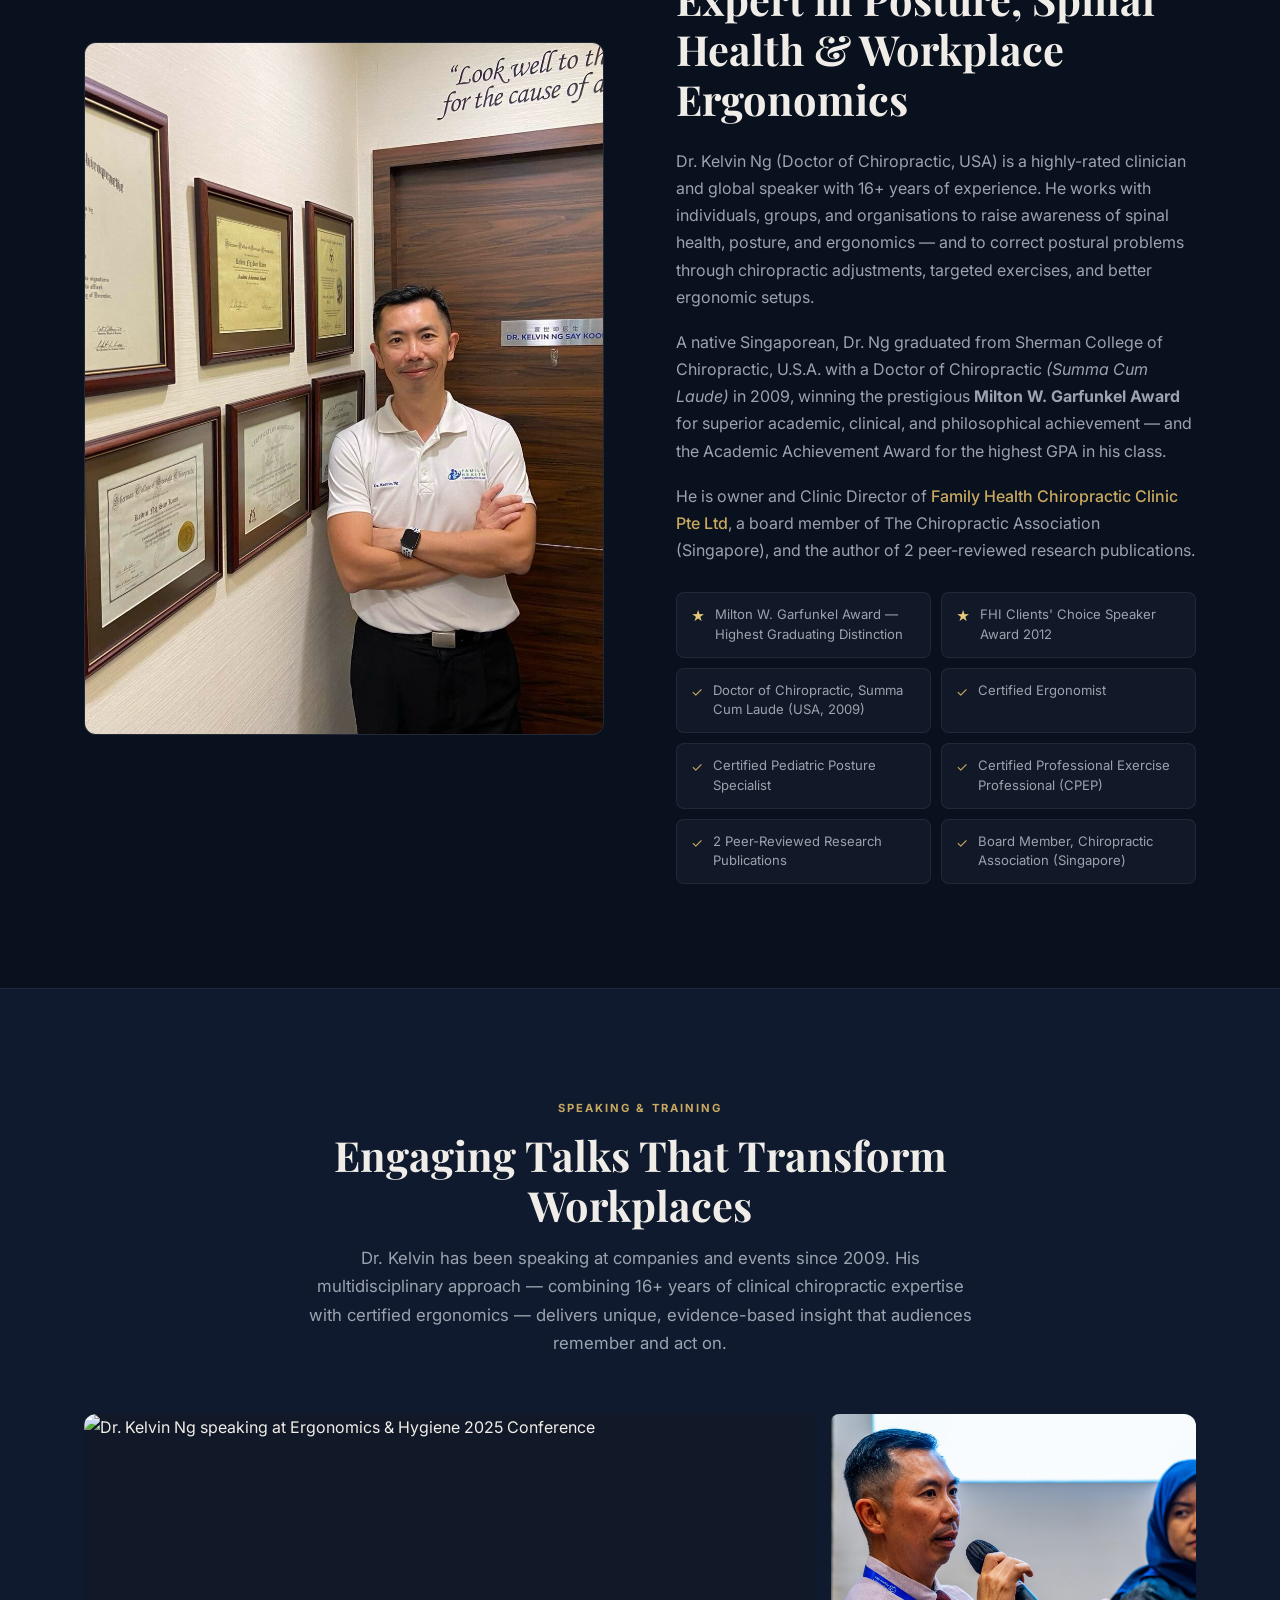
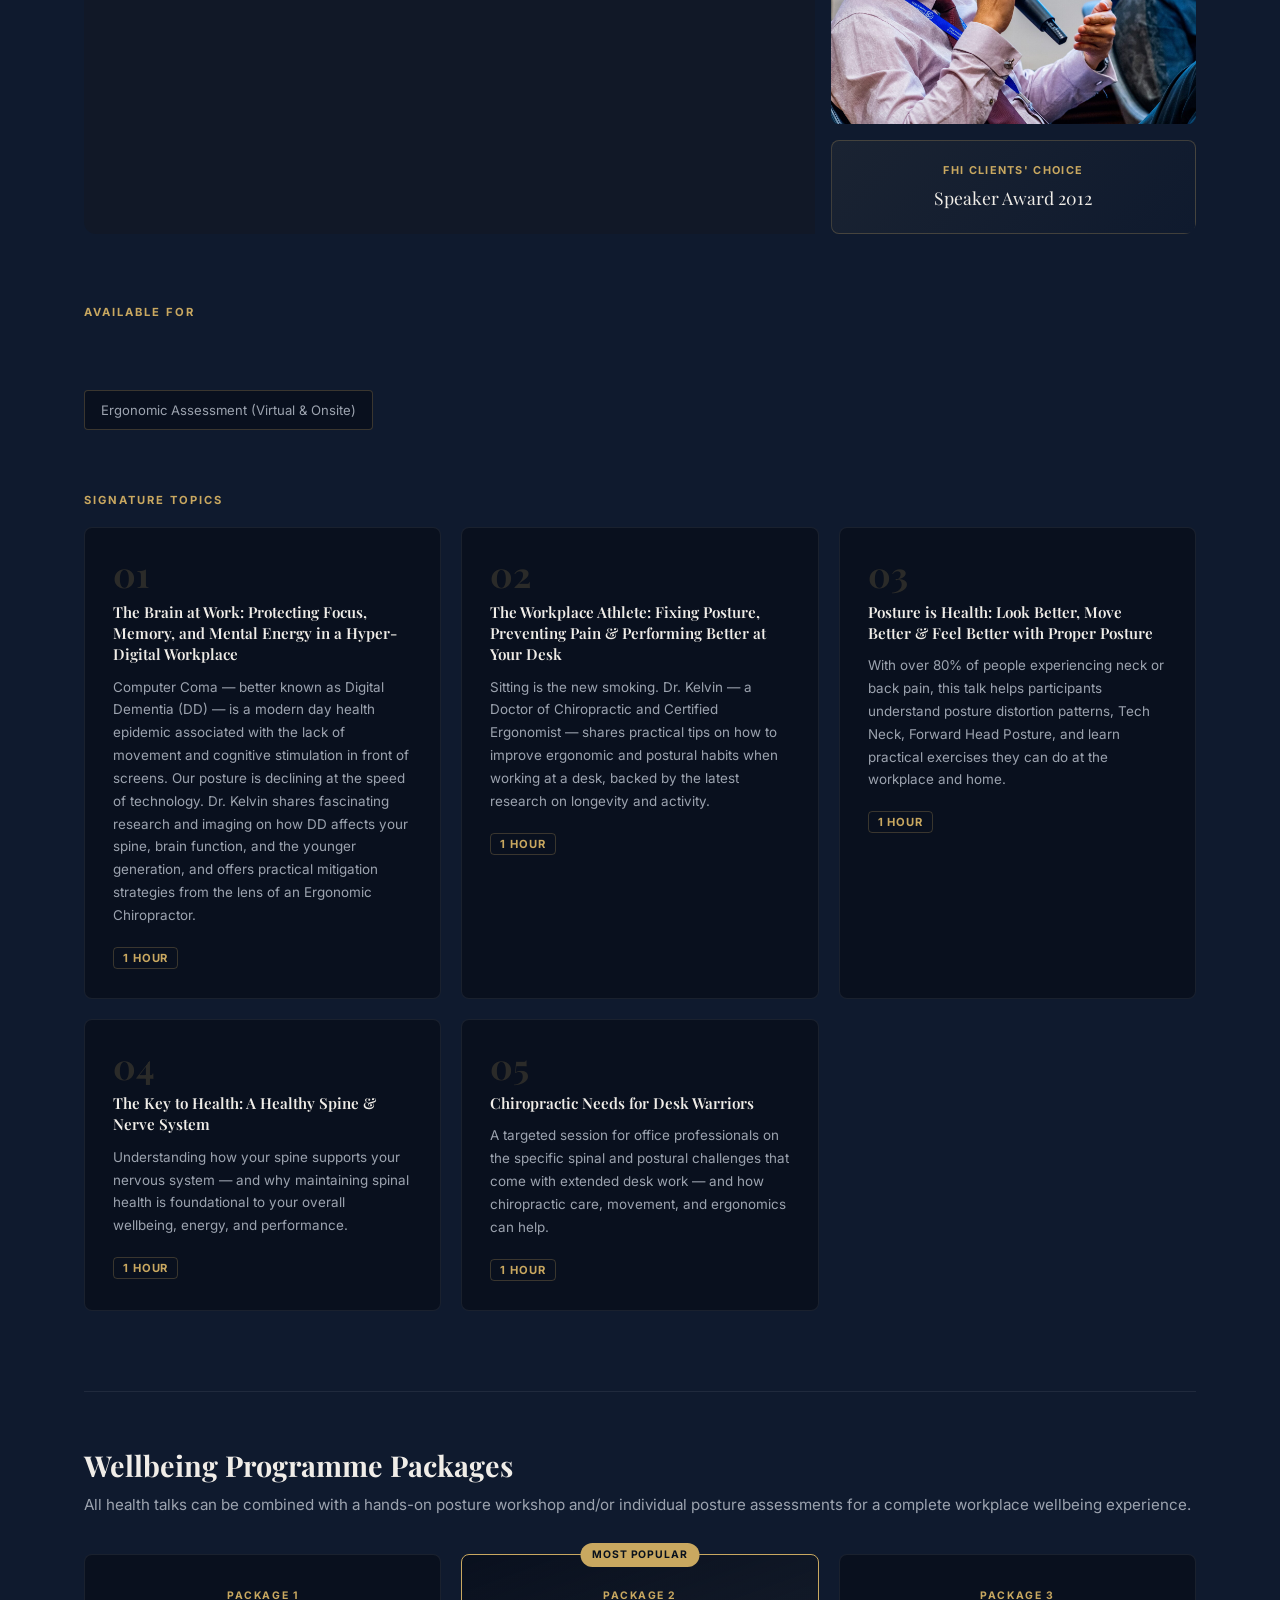
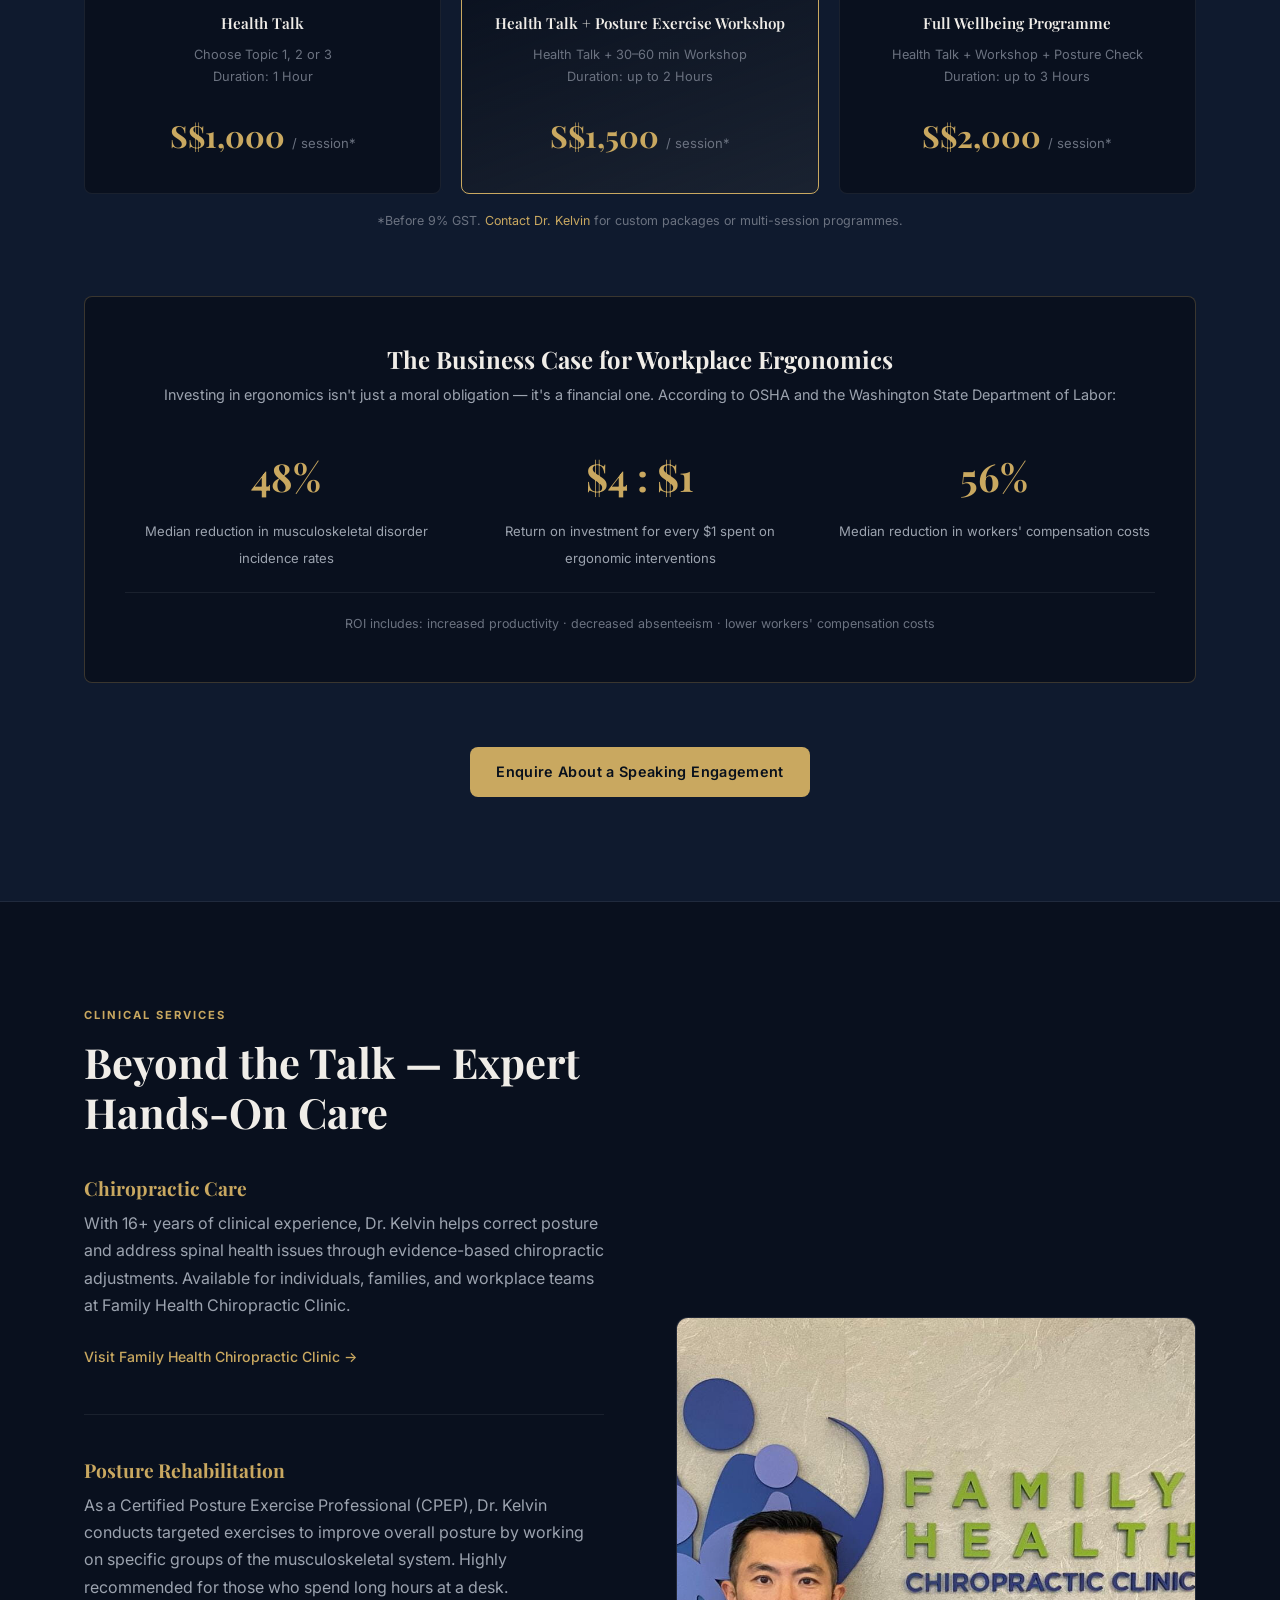
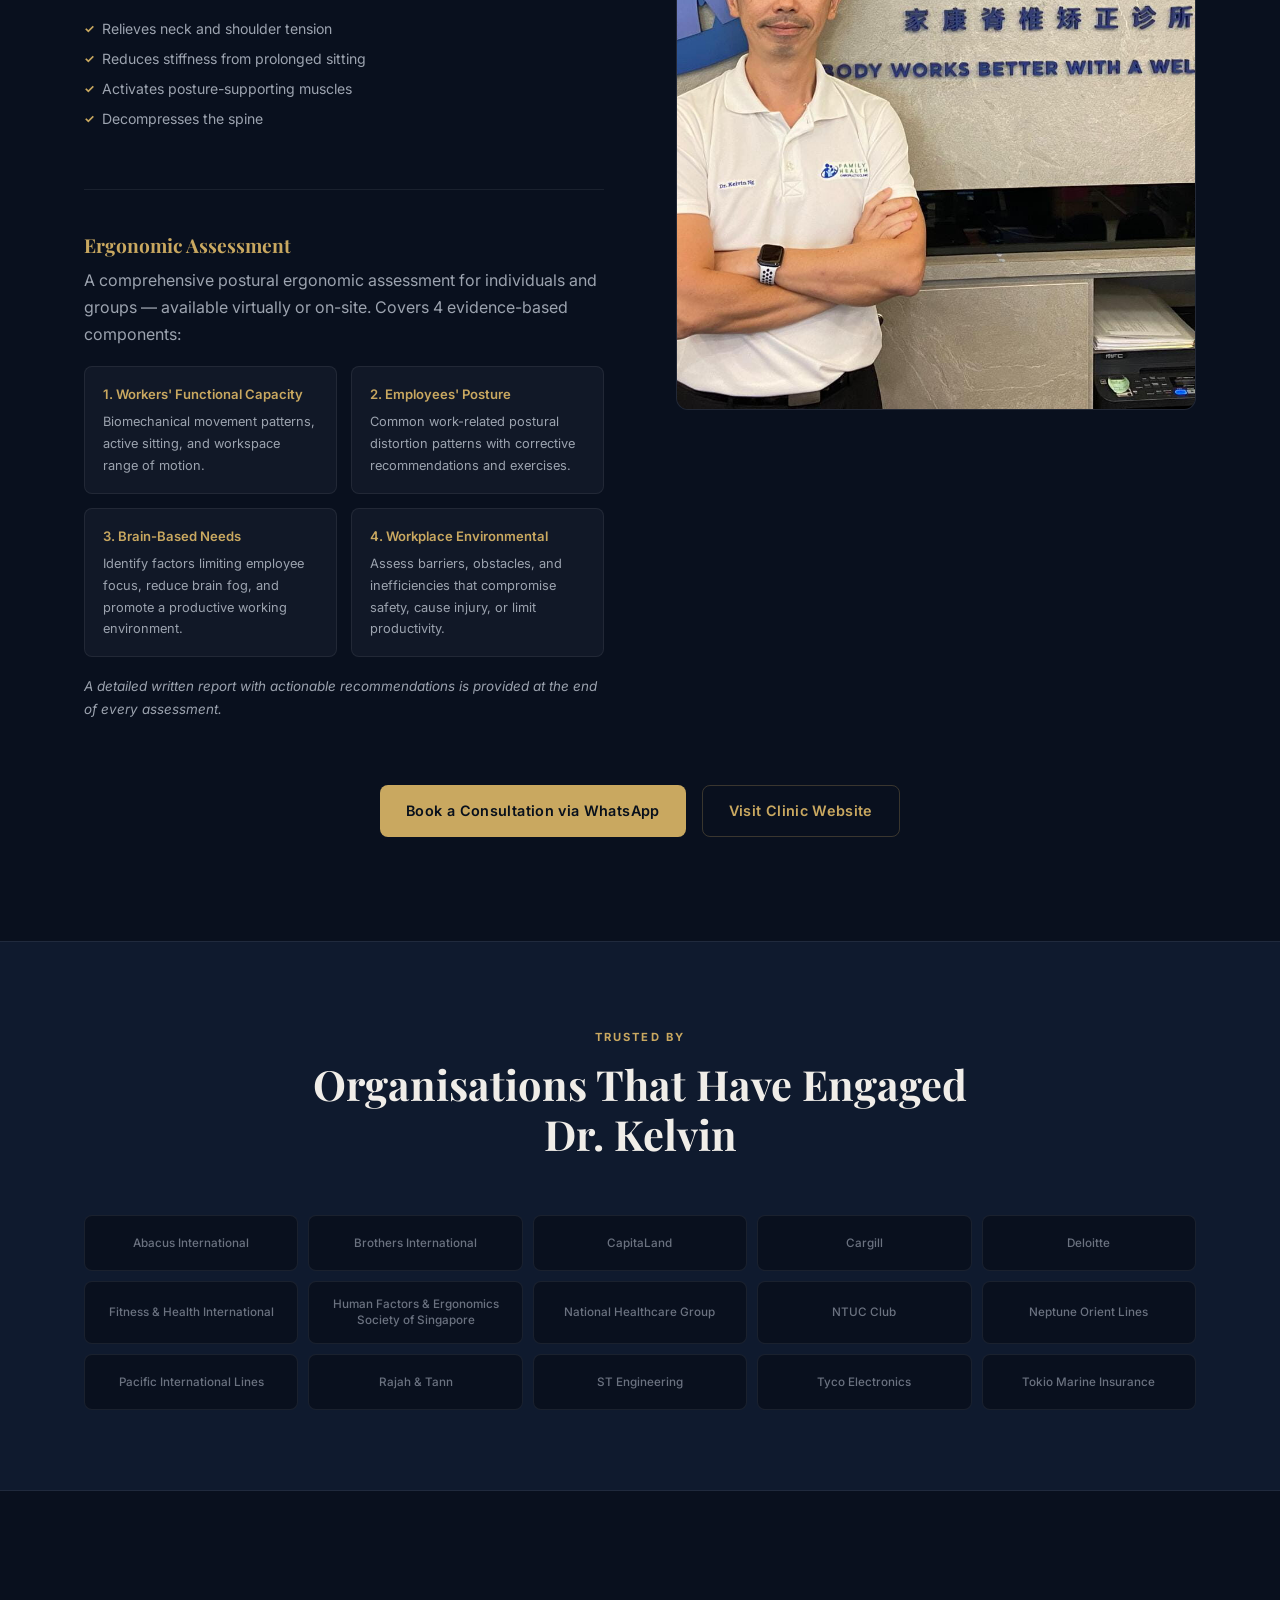
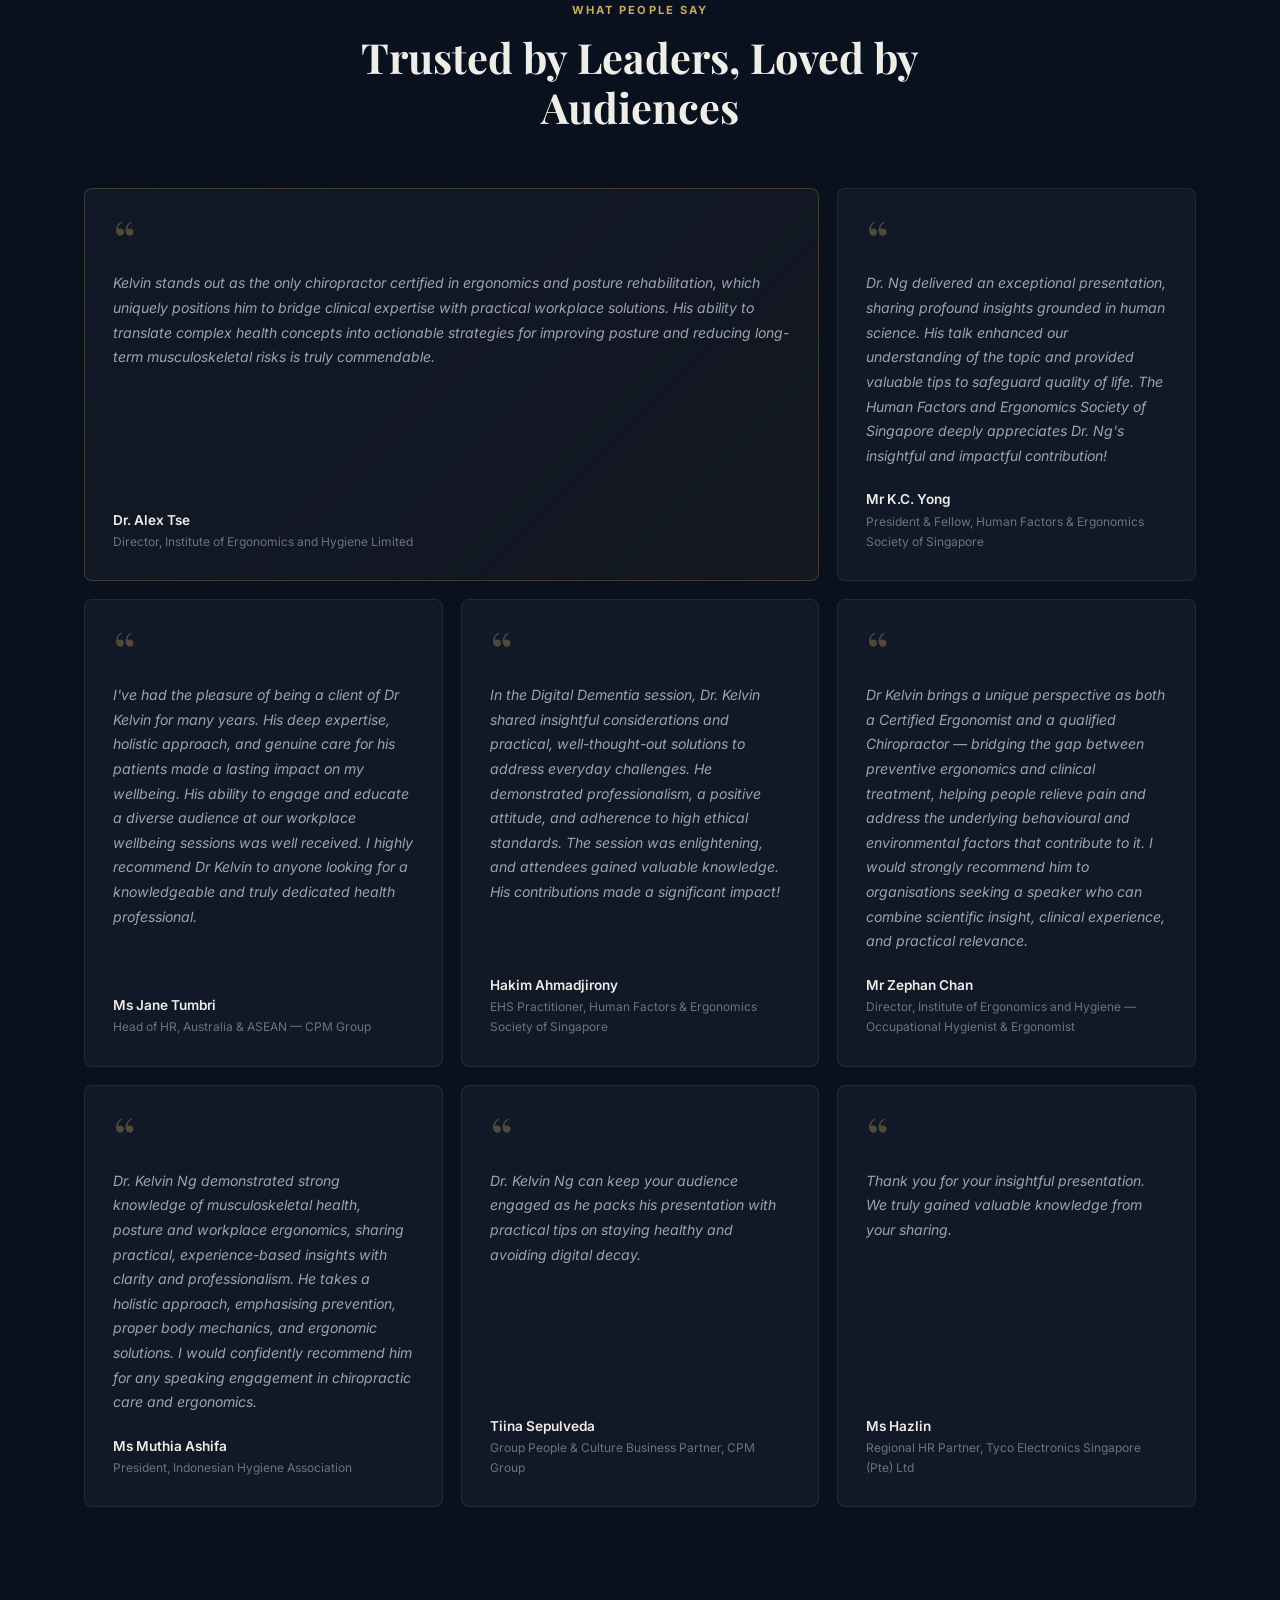
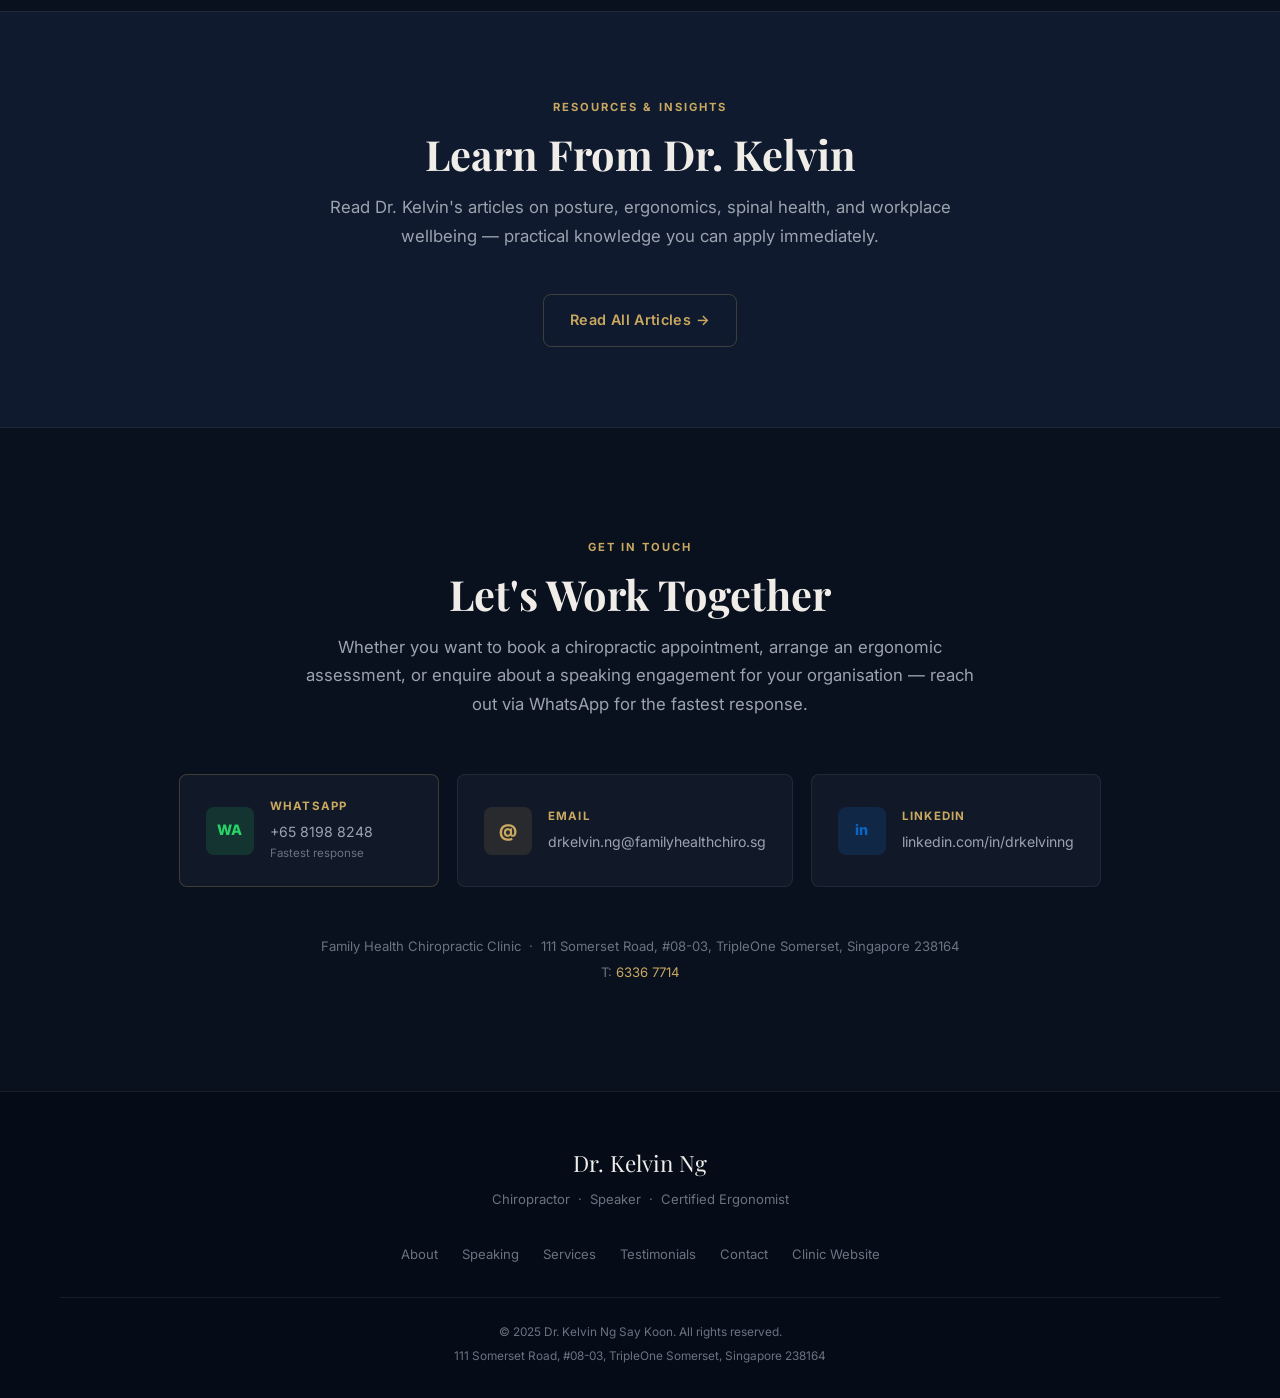
==== commit badcb75d: "Update Synopsis 2 title and description Rename talk from "Digital Dementia & Poor Posture: A Modern " ====
--- a/index.html
+++ b/index.html
@@ -277,8 +277,8 @@
 
         <div class="topic-card">
           <div class="topic-number">01</div>
-          <h4>Digital Dementia &amp; Poor Posture: A Modern Day Health Epidemic</h4>
-          <p>Digital Dementia — also known as computer coma — is a growing epidemic linked to lack of movement and cognitive stimulation in front of screens. Dr. Kelvin shares fascinating research and imaging on how poor posture affects your spine, skull, and brain function — and what you can do about it.</p>
+          <h4>The Brain at Work: Protecting Focus, Memory, and Mental Energy in a Hyper-Digital Workplace</h4>
+          <p>Computer Coma — better known as Digital Dementia (DD) — is a modern day health epidemic associated with the lack of movement and cognitive stimulation in front of screens. Our posture is declining at the speed of technology. Dr. Kelvin shares fascinating research and imaging on how DD affects your spine, brain function, and the younger generation, and offers practical mitigation strategies from the lens of an Ergonomic Chiropractor.</p>
           <span class="topic-duration">1 Hour</span>
         </div>
 
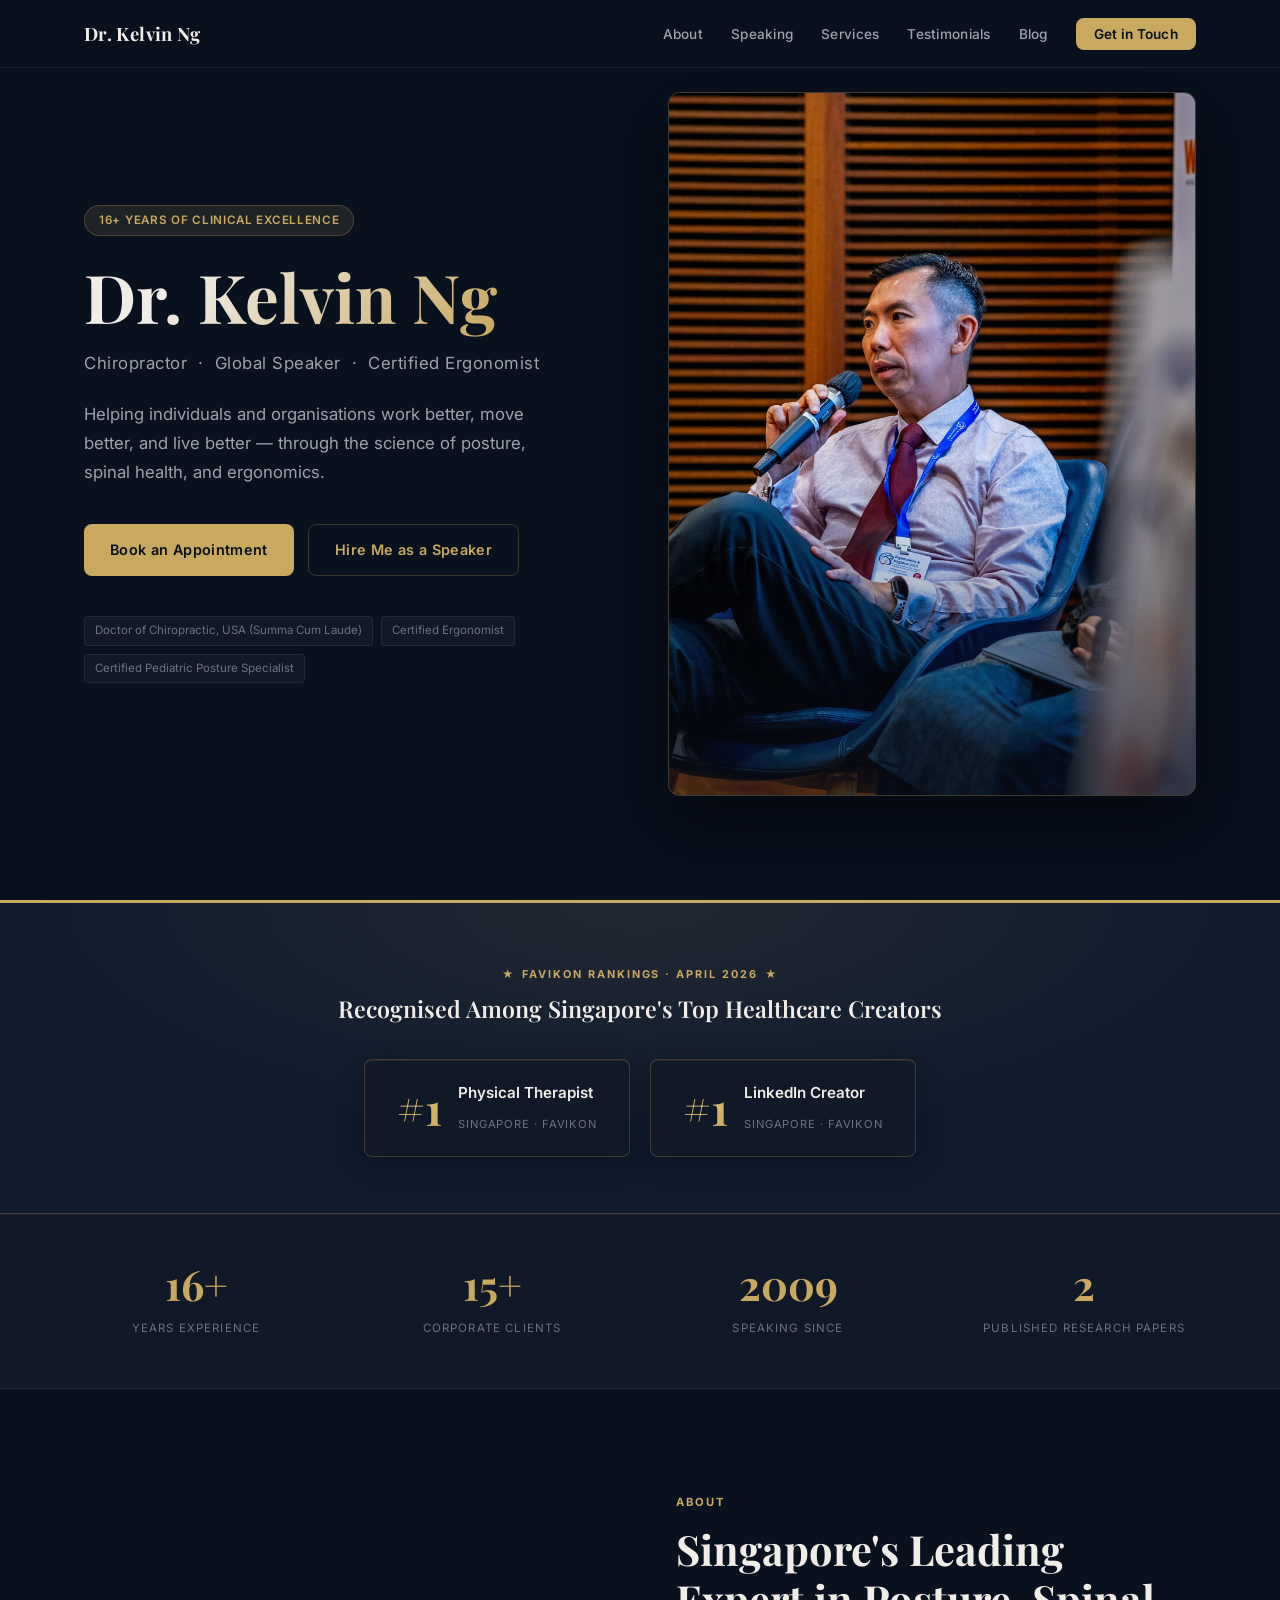
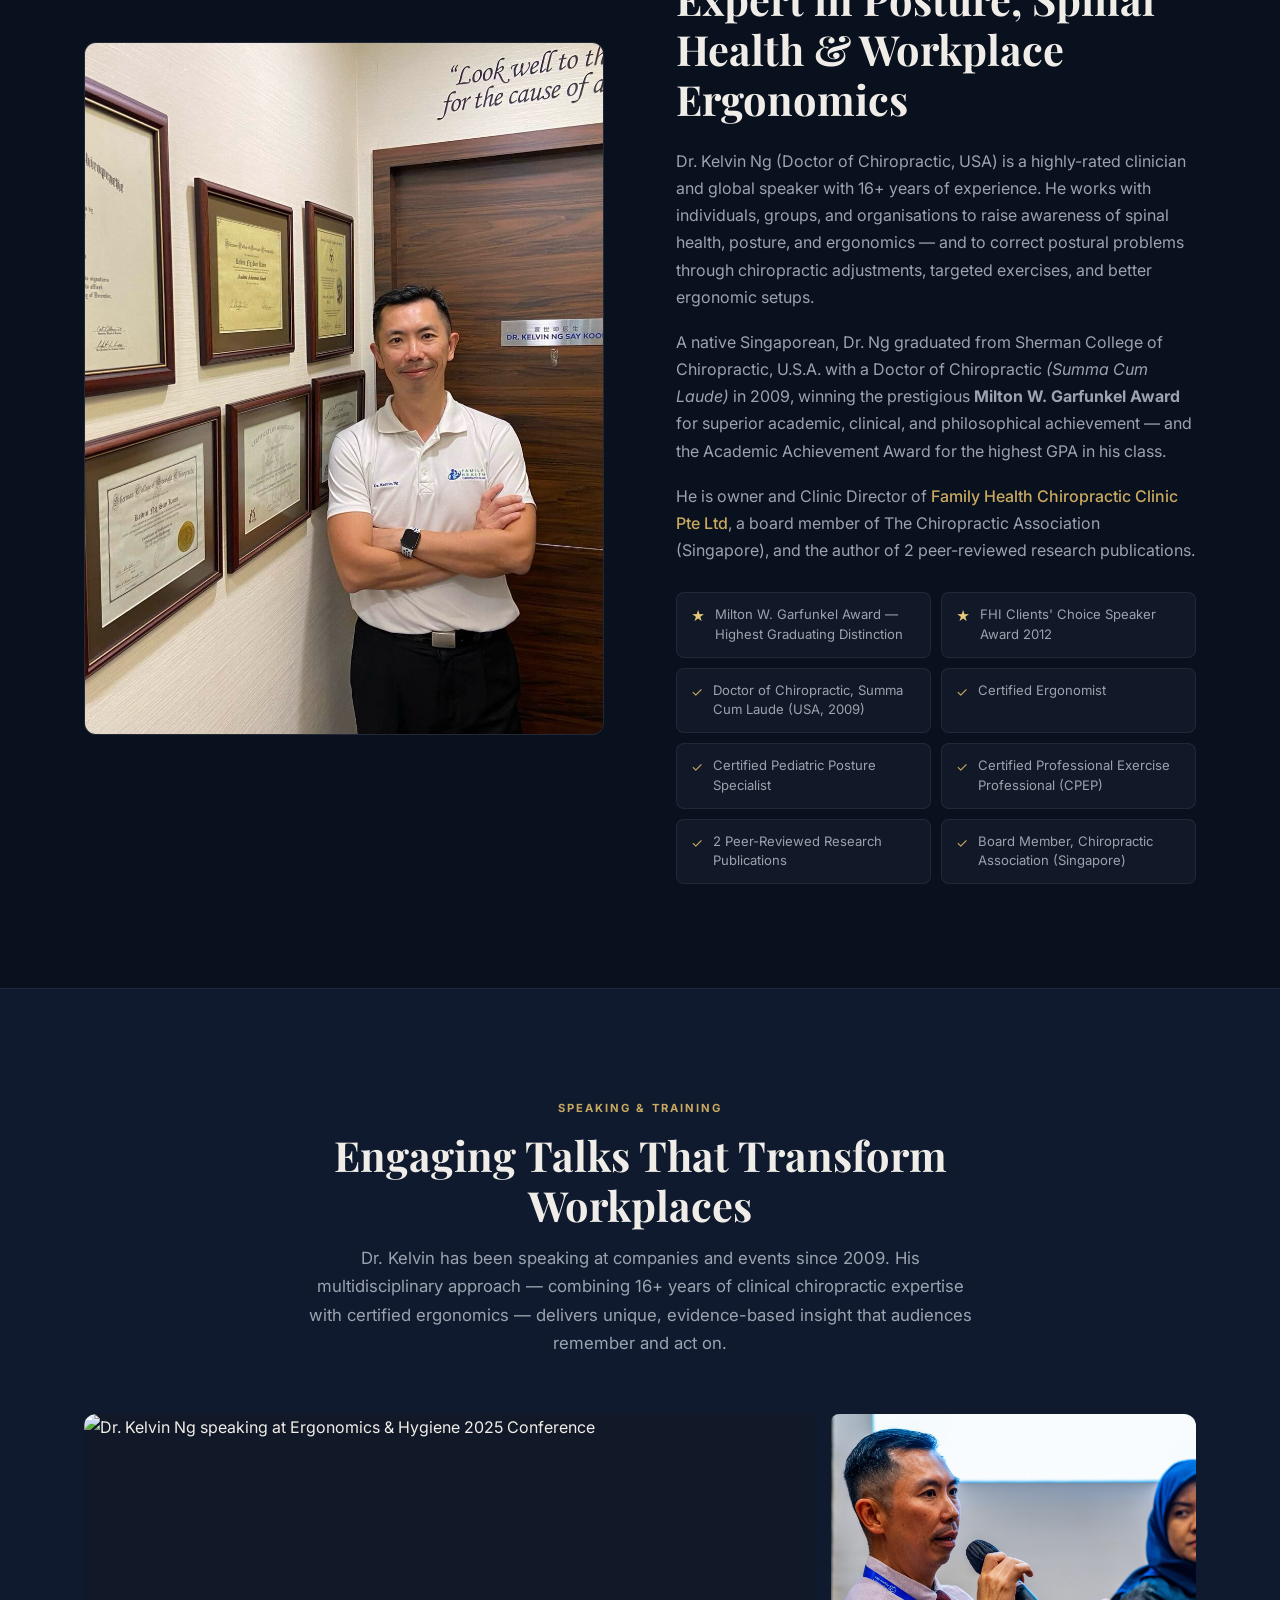
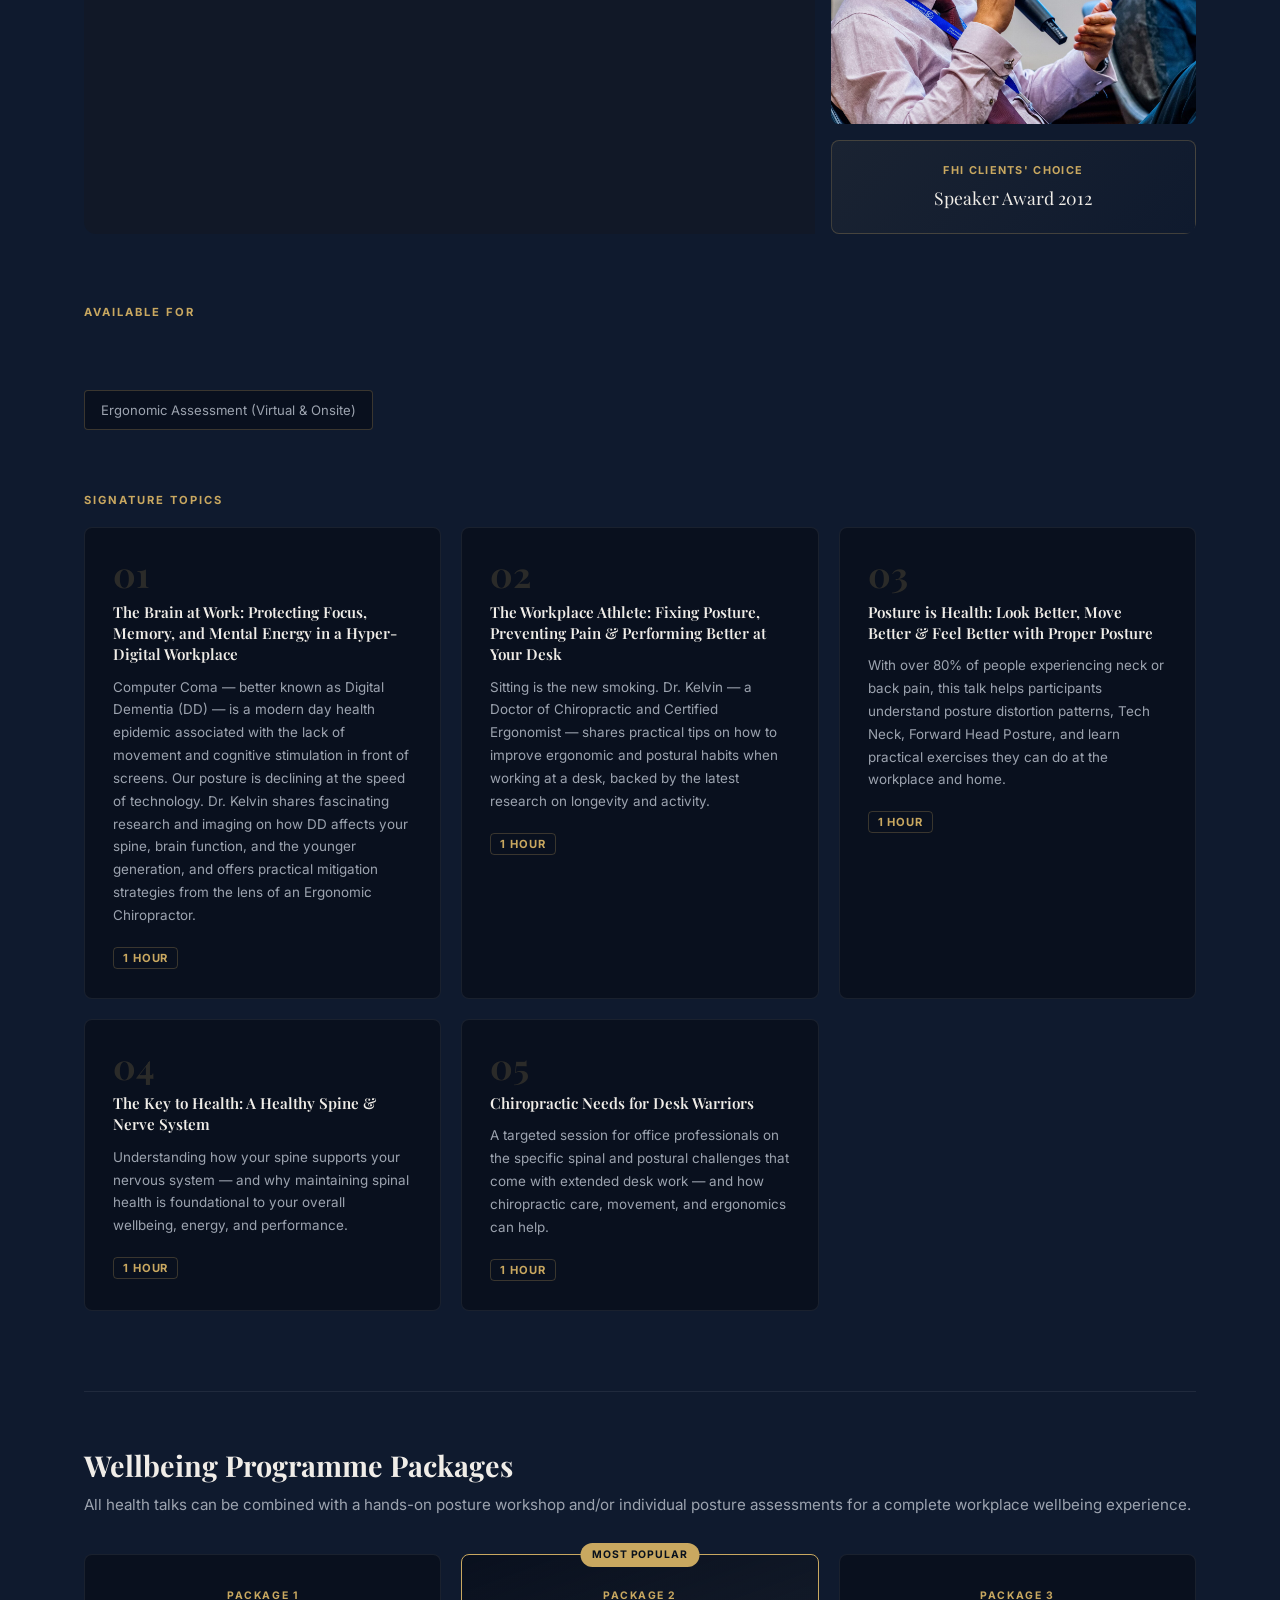
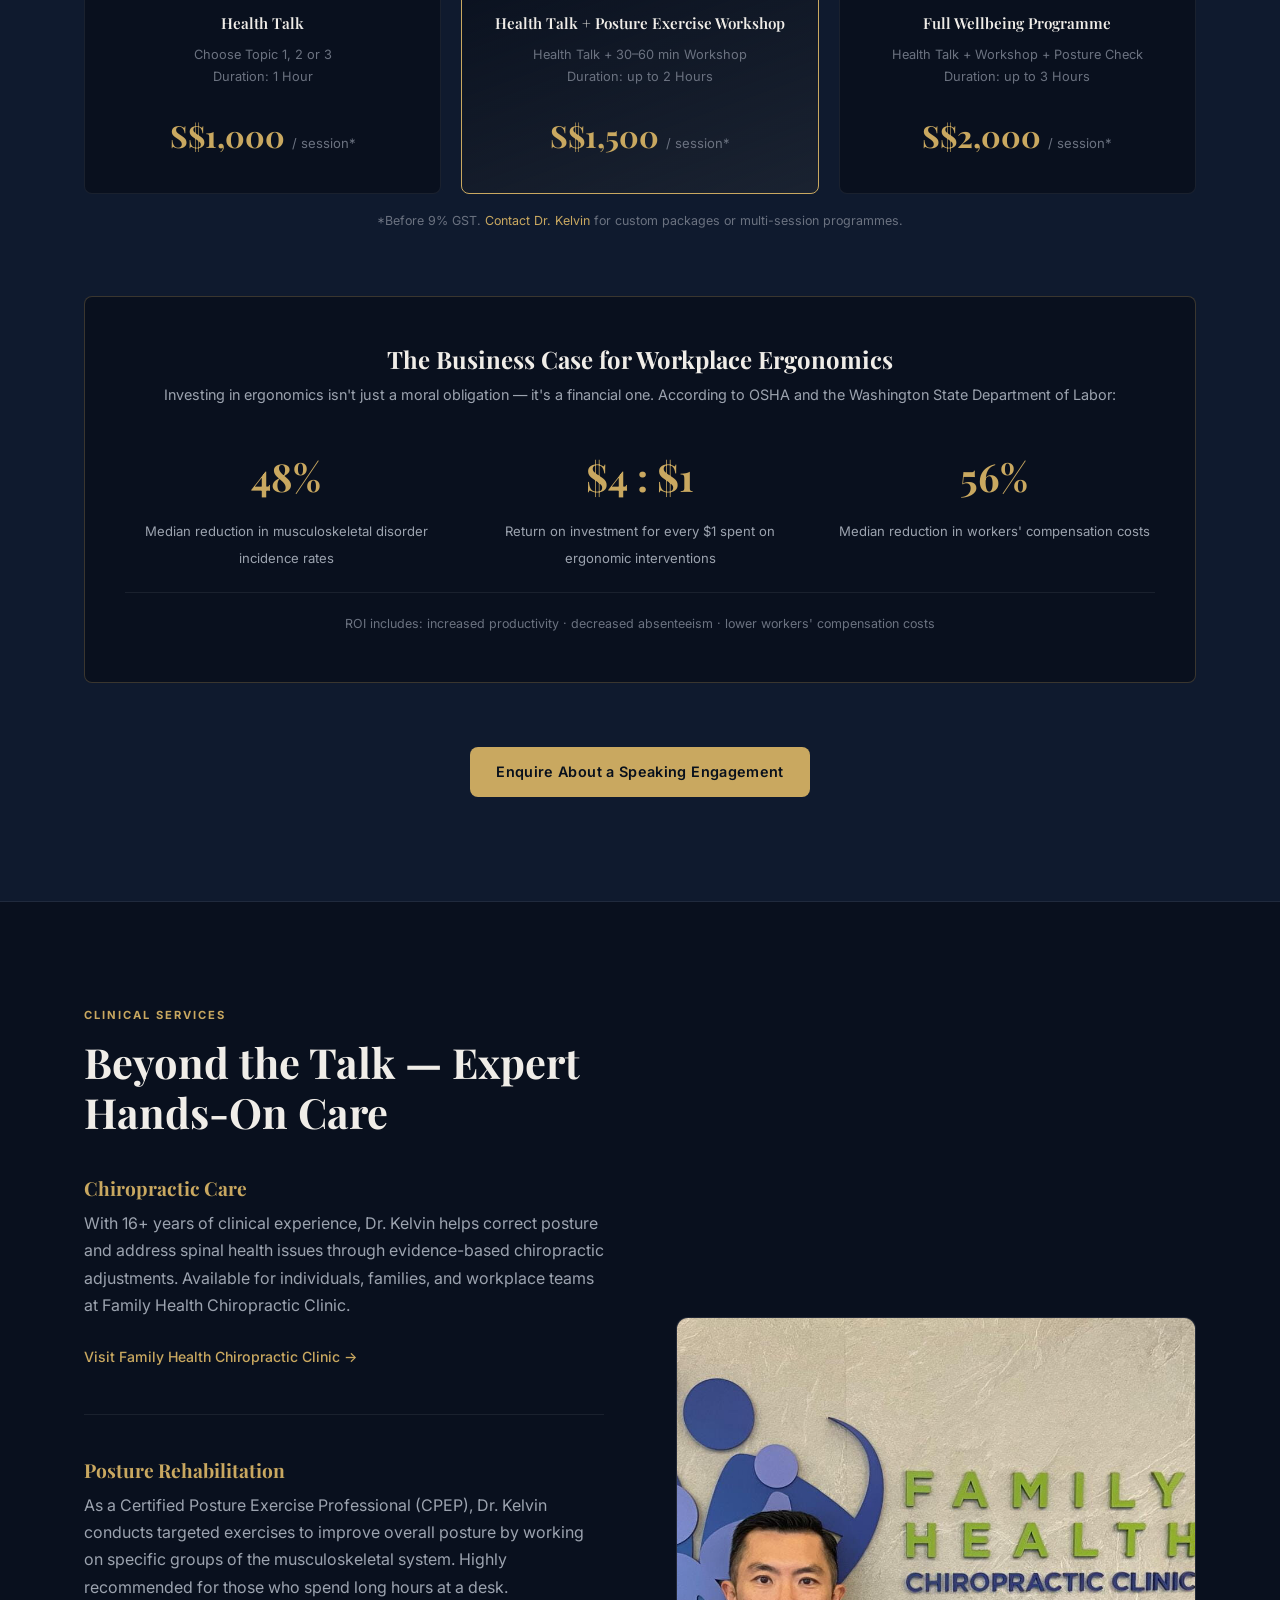
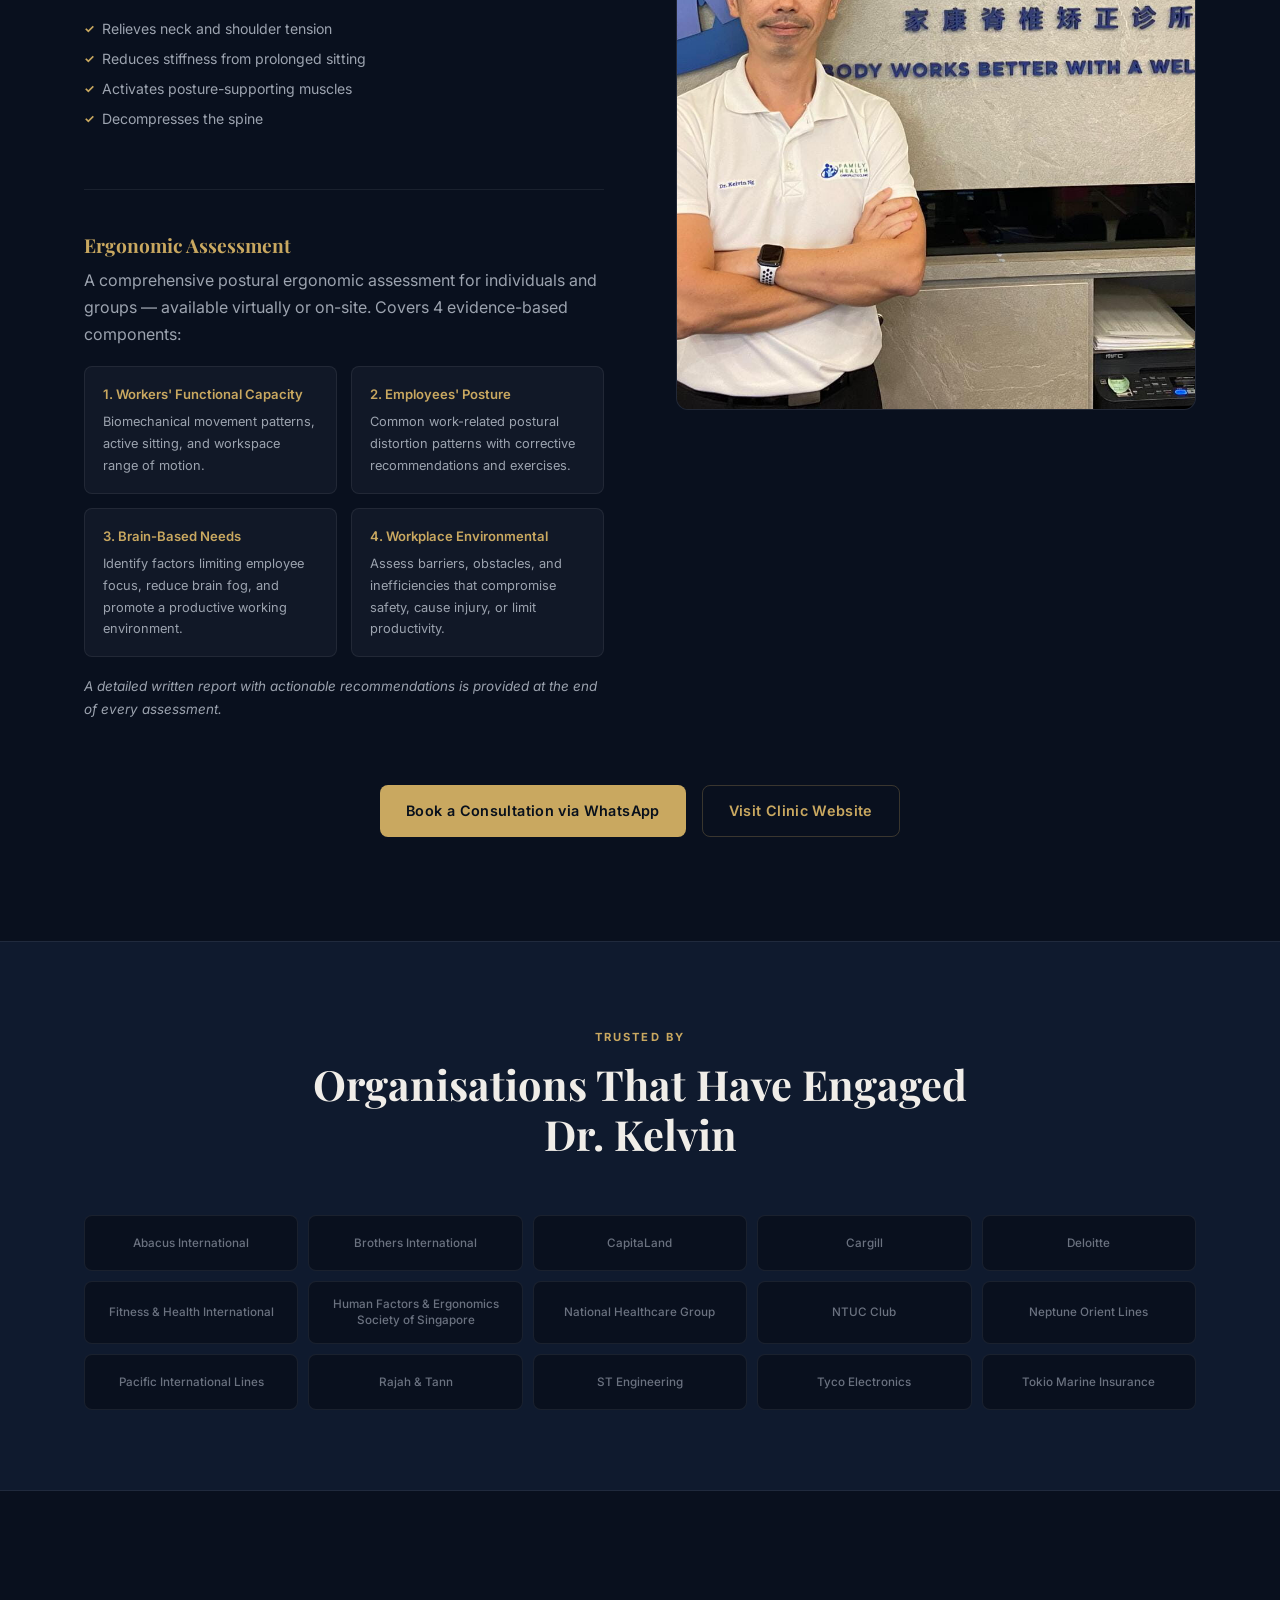
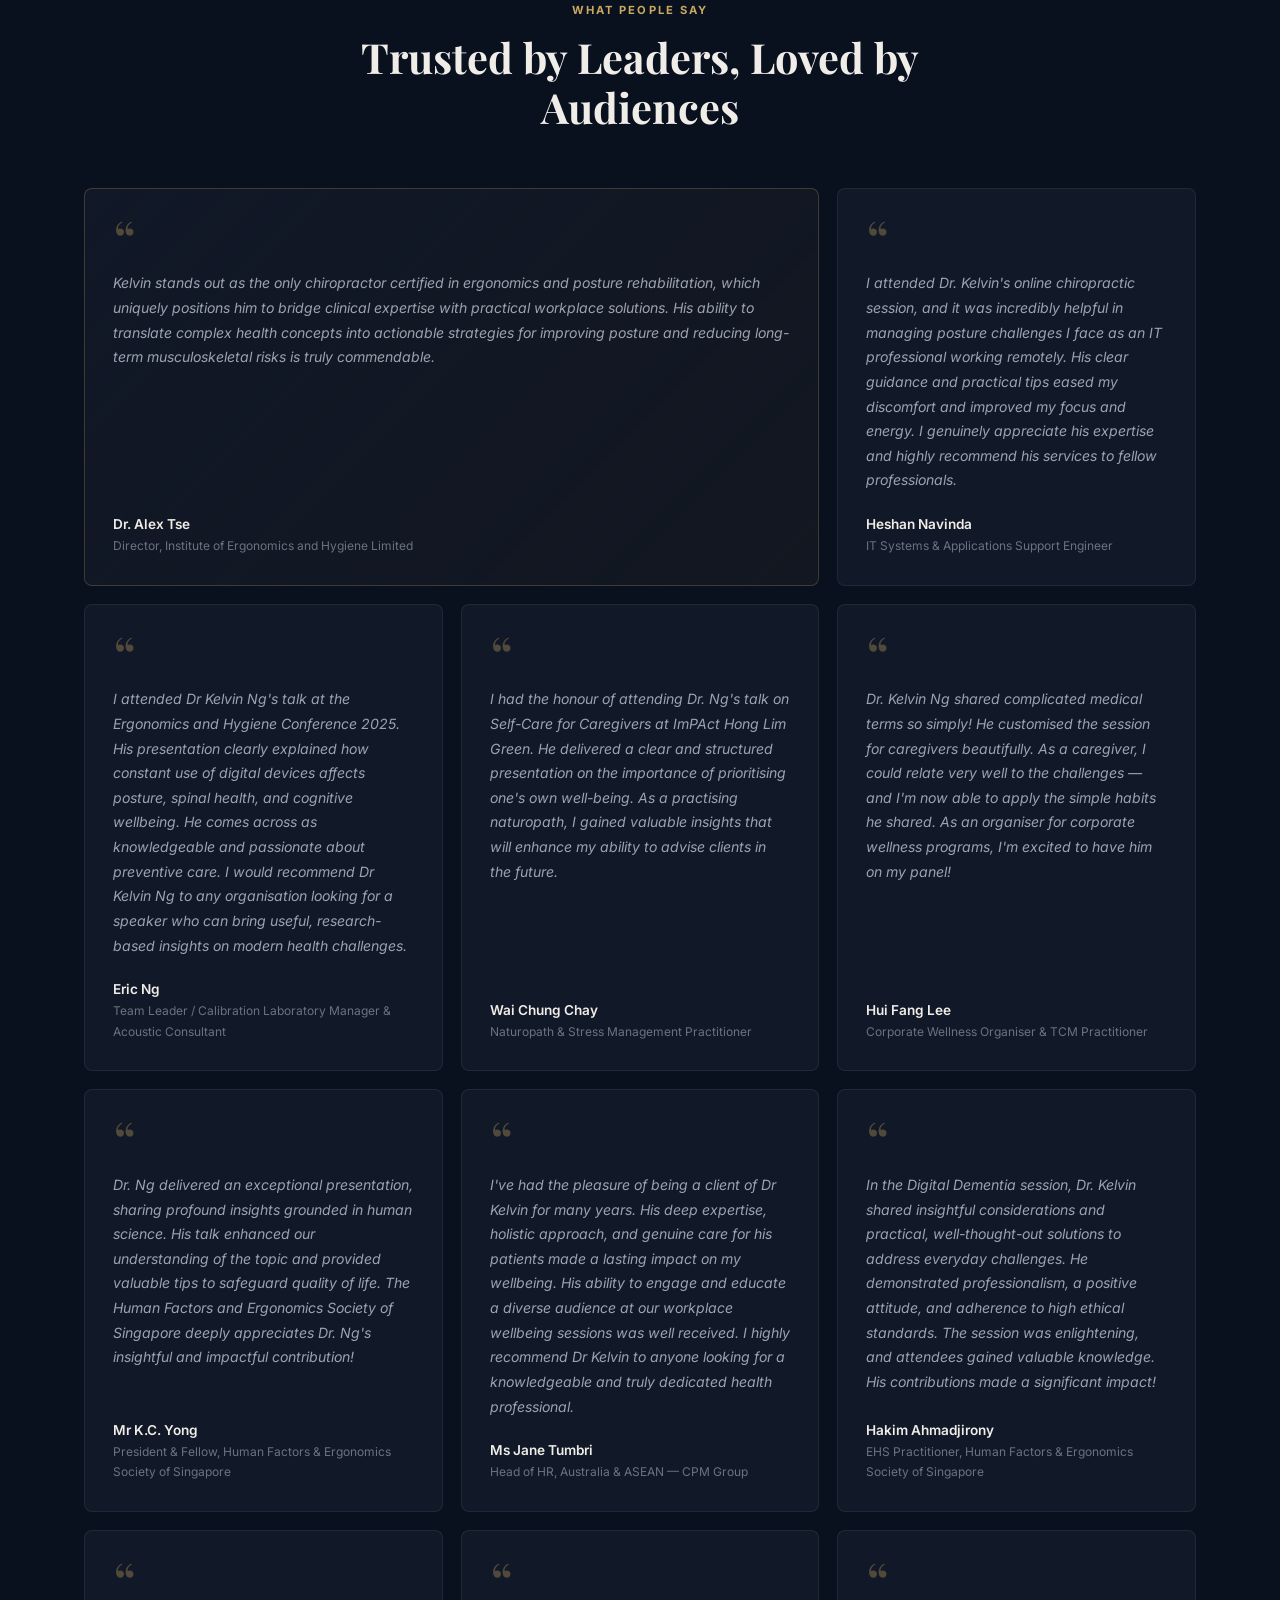
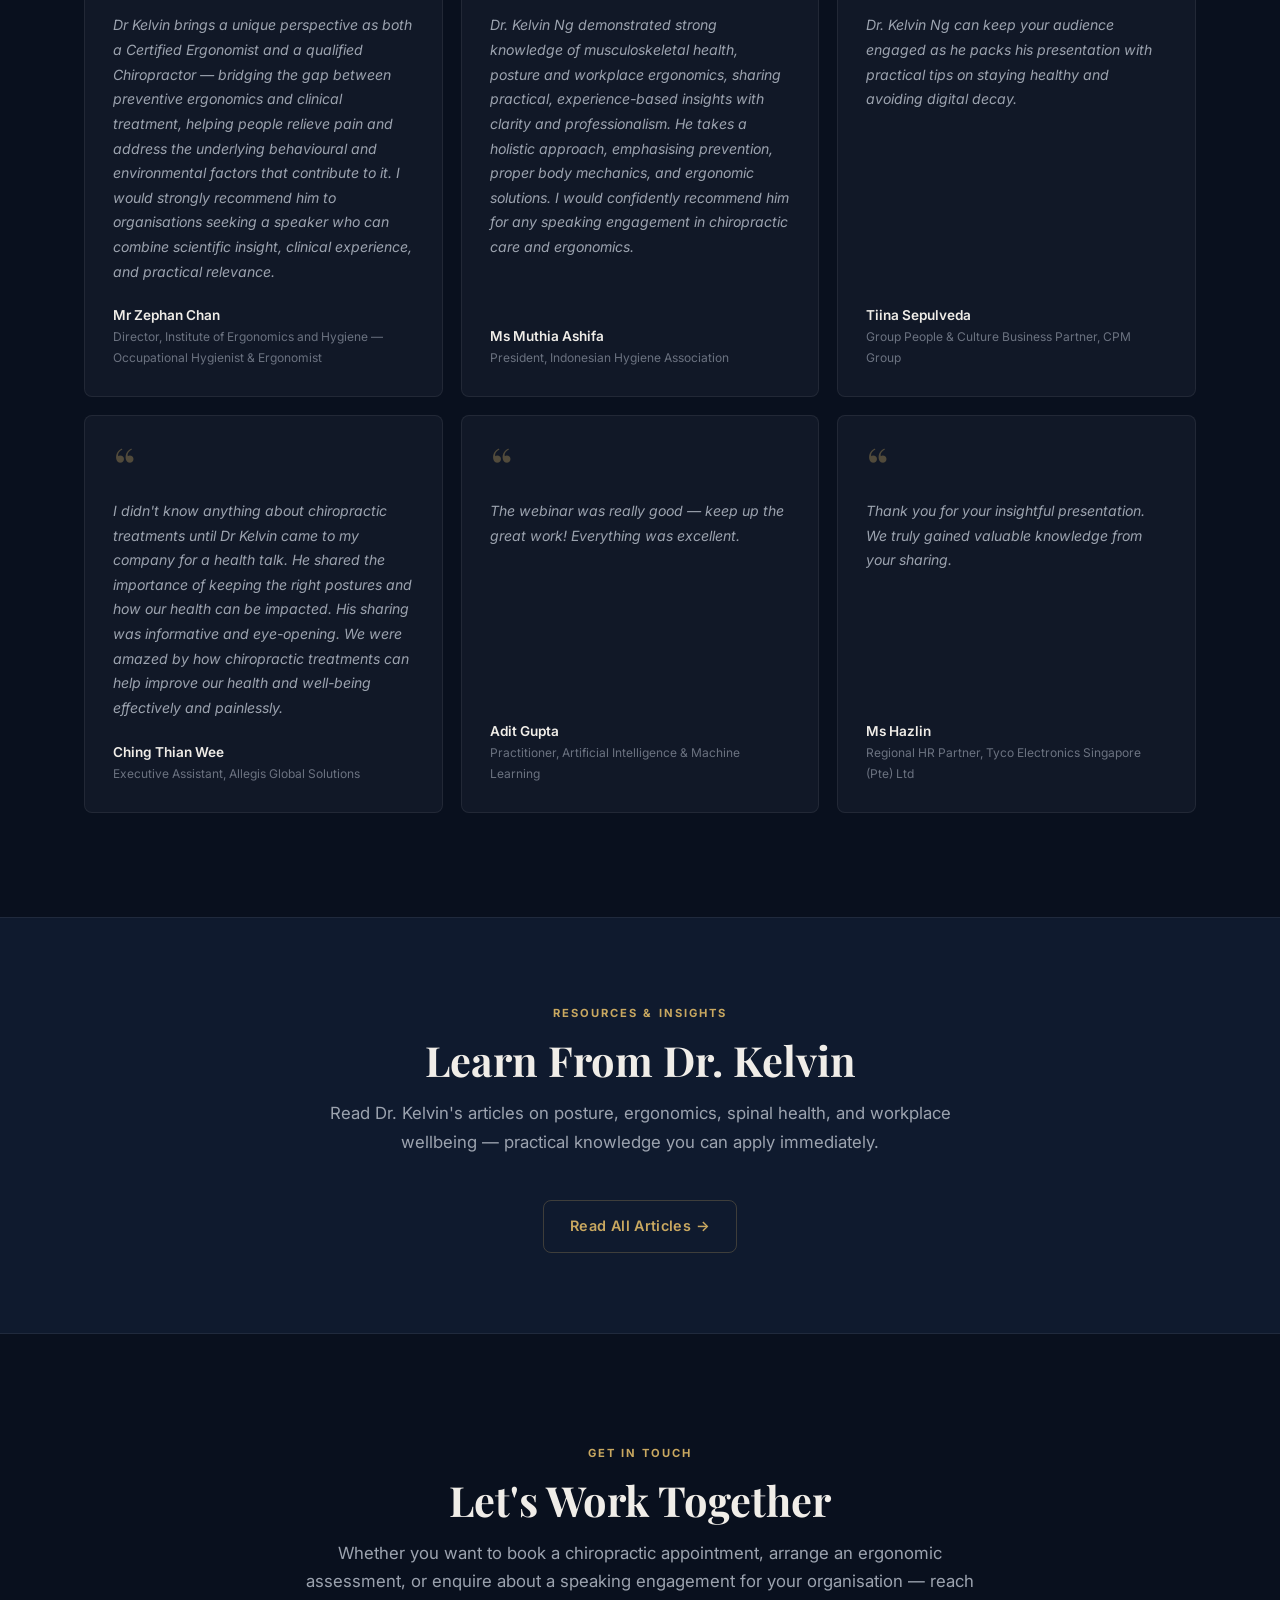
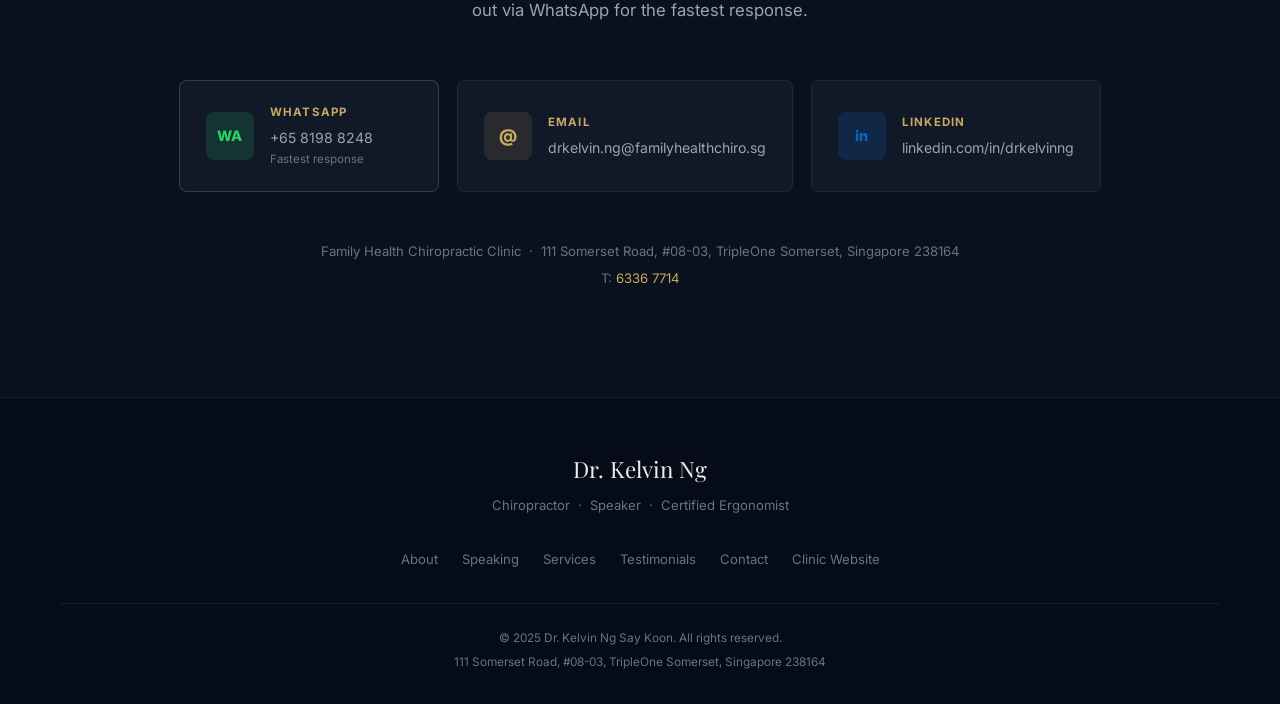
==== commit 17e978ed: "Add 6 new LinkedIn recommendations to testimonials section New testimonials from: Heshan Navinda, Er" ====
--- a/index.html
+++ b/index.html
@@ -481,6 +481,42 @@
 
         <div class="testimonial-card">
           <div class="quote-mark">&ldquo;</div>
+          <blockquote>I attended Dr. Kelvin's online chiropractic session, and it was incredibly helpful in managing posture challenges I face as an IT professional working remotely. His clear guidance and practical tips eased my discomfort and improved my focus and energy. I genuinely appreciate his expertise and highly recommend his services to fellow professionals.</blockquote>
+          <cite>
+            <strong>Heshan Navinda</strong>
+            <span>IT Systems &amp; Applications Support Engineer</span>
+          </cite>
+        </div>
+
+        <div class="testimonial-card">
+          <div class="quote-mark">&ldquo;</div>
+          <blockquote>I attended Dr Kelvin Ng's talk at the Ergonomics and Hygiene Conference 2025. His presentation clearly explained how constant use of digital devices affects posture, spinal health, and cognitive wellbeing. He comes across as knowledgeable and passionate about preventive care. I would recommend Dr Kelvin Ng to any organisation looking for a speaker who can bring useful, research-based insights on modern health challenges.</blockquote>
+          <cite>
+            <strong>Eric Ng</strong>
+            <span>Team Leader / Calibration Laboratory Manager &amp; Acoustic Consultant</span>
+          </cite>
+        </div>
+
+        <div class="testimonial-card">
+          <div class="quote-mark">&ldquo;</div>
+          <blockquote>I had the honour of attending Dr. Ng's talk on Self-Care for Caregivers at ImPAct Hong Lim Green. He delivered a clear and structured presentation on the importance of prioritising one's own well-being. As a practising naturopath, I gained valuable insights that will enhance my ability to advise clients in the future.</blockquote>
+          <cite>
+            <strong>Wai Chung Chay</strong>
+            <span>Naturopath &amp; Stress Management Practitioner</span>
+          </cite>
+        </div>
+
+        <div class="testimonial-card">
+          <div class="quote-mark">&ldquo;</div>
+          <blockquote>Dr. Kelvin Ng shared complicated medical terms so simply! He customised the session for caregivers beautifully. As a caregiver, I could relate very well to the challenges — and I'm now able to apply the simple habits he shared. As an organiser for corporate wellness programs, I'm excited to have him on my panel!</blockquote>
+          <cite>
+            <strong>Hui Fang Lee</strong>
+            <span>Corporate Wellness Organiser &amp; TCM Practitioner</span>
+          </cite>
+        </div>
+
+        <div class="testimonial-card">
+          <div class="quote-mark">&ldquo;</div>
           <blockquote>Dr. Ng delivered an exceptional presentation, sharing profound insights grounded in human science. His talk enhanced our understanding of the topic and provided valuable tips to safeguard quality of life. The Human Factors and Ergonomics Society of Singapore deeply appreciates Dr. Ng's insightful and impactful contribution!</blockquote>
           <cite>
             <strong>Mr K.C. Yong</strong>
@@ -530,6 +566,24 @@
           <cite>
             <strong>Tiina Sepulveda</strong>
             <span>Group People &amp; Culture Business Partner, CPM Group</span>
+          </cite>
+        </div>
+
+        <div class="testimonial-card">
+          <div class="quote-mark">&ldquo;</div>
+          <blockquote>I didn't know anything about chiropractic treatments until Dr Kelvin came to my company for a health talk. He shared the importance of keeping the right postures and how our health can be impacted. His sharing was informative and eye-opening. We were amazed by how chiropractic treatments can help improve our health and well-being effectively and painlessly.</blockquote>
+          <cite>
+            <strong>Ching Thian Wee</strong>
+            <span>Executive Assistant, Allegis Global Solutions</span>
+          </cite>
+        </div>
+
+        <div class="testimonial-card">
+          <div class="quote-mark">&ldquo;</div>
+          <blockquote>The webinar was really good — keep up the great work! Everything was excellent.</blockquote>
+          <cite>
+            <strong>Adit Gupta</strong>
+            <span>Practitioner, Artificial Intelligence &amp; Machine Learning</span>
           </cite>
         </div>
 
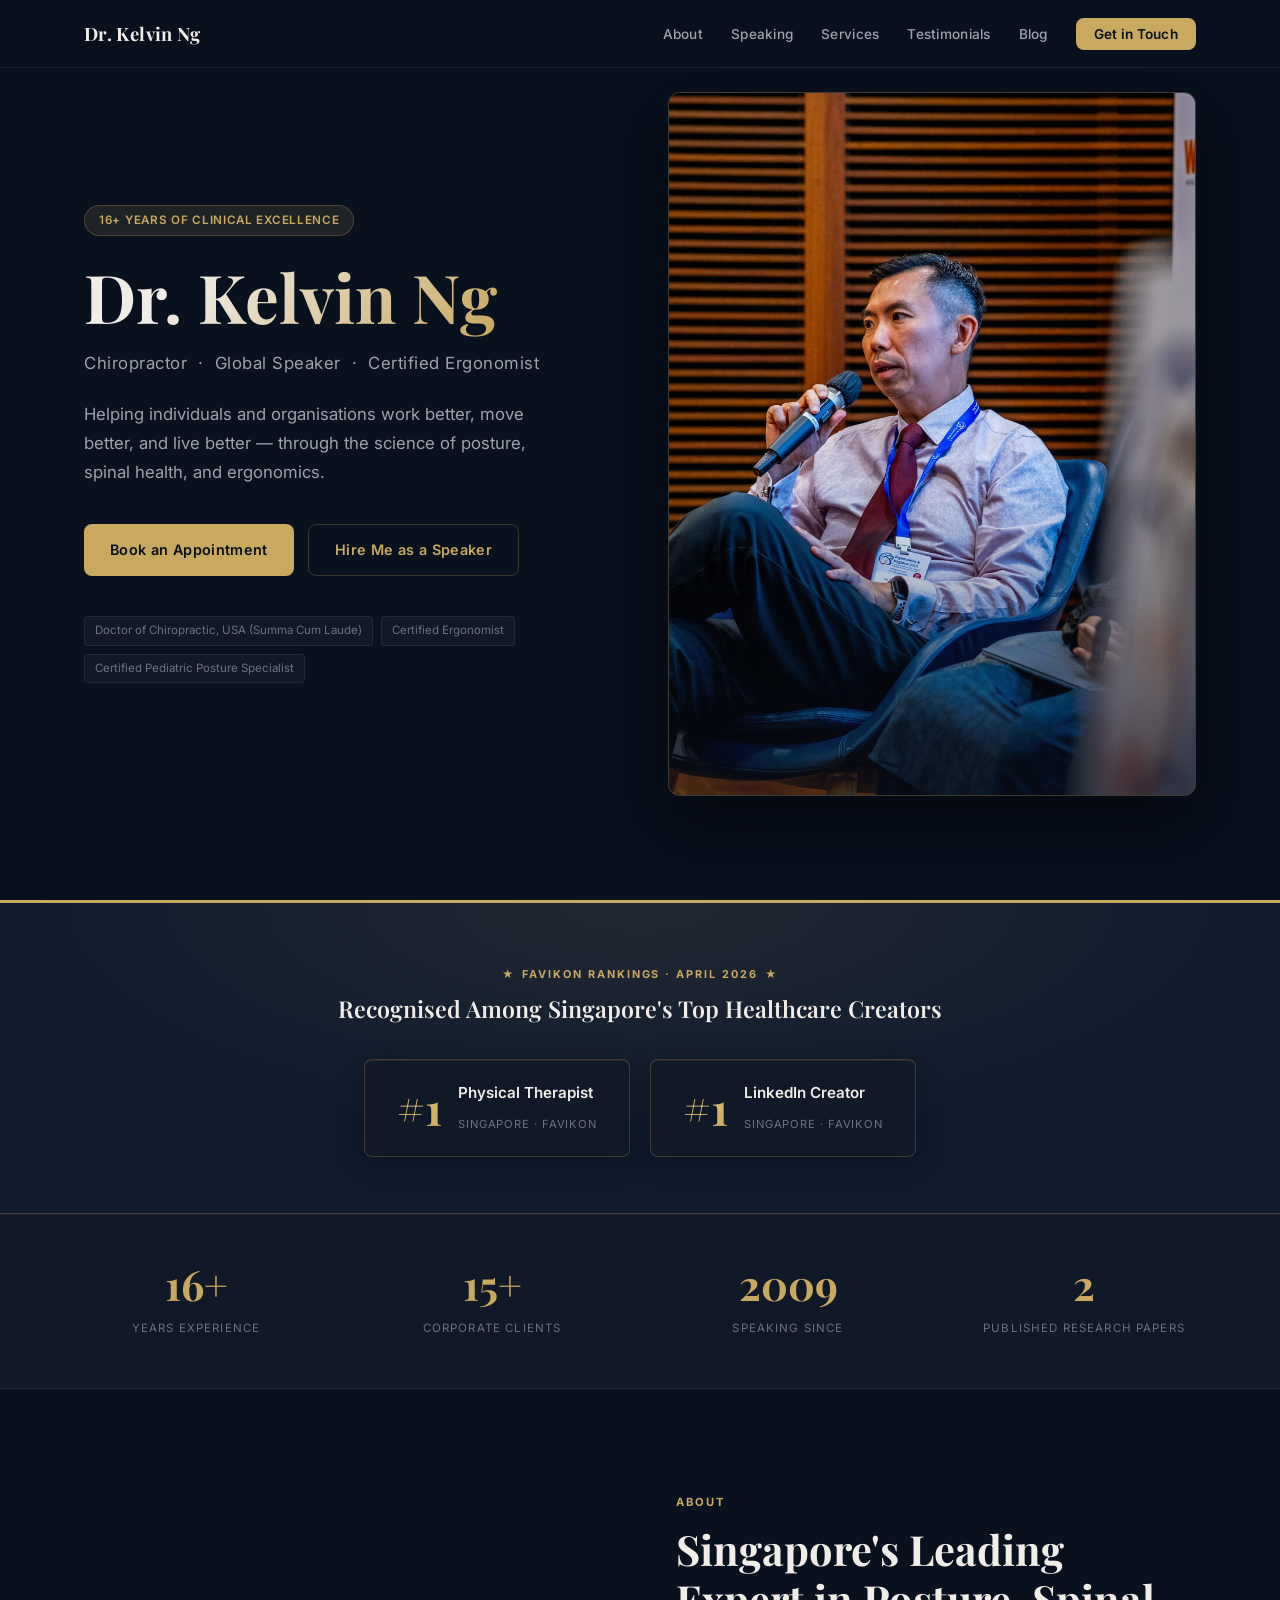
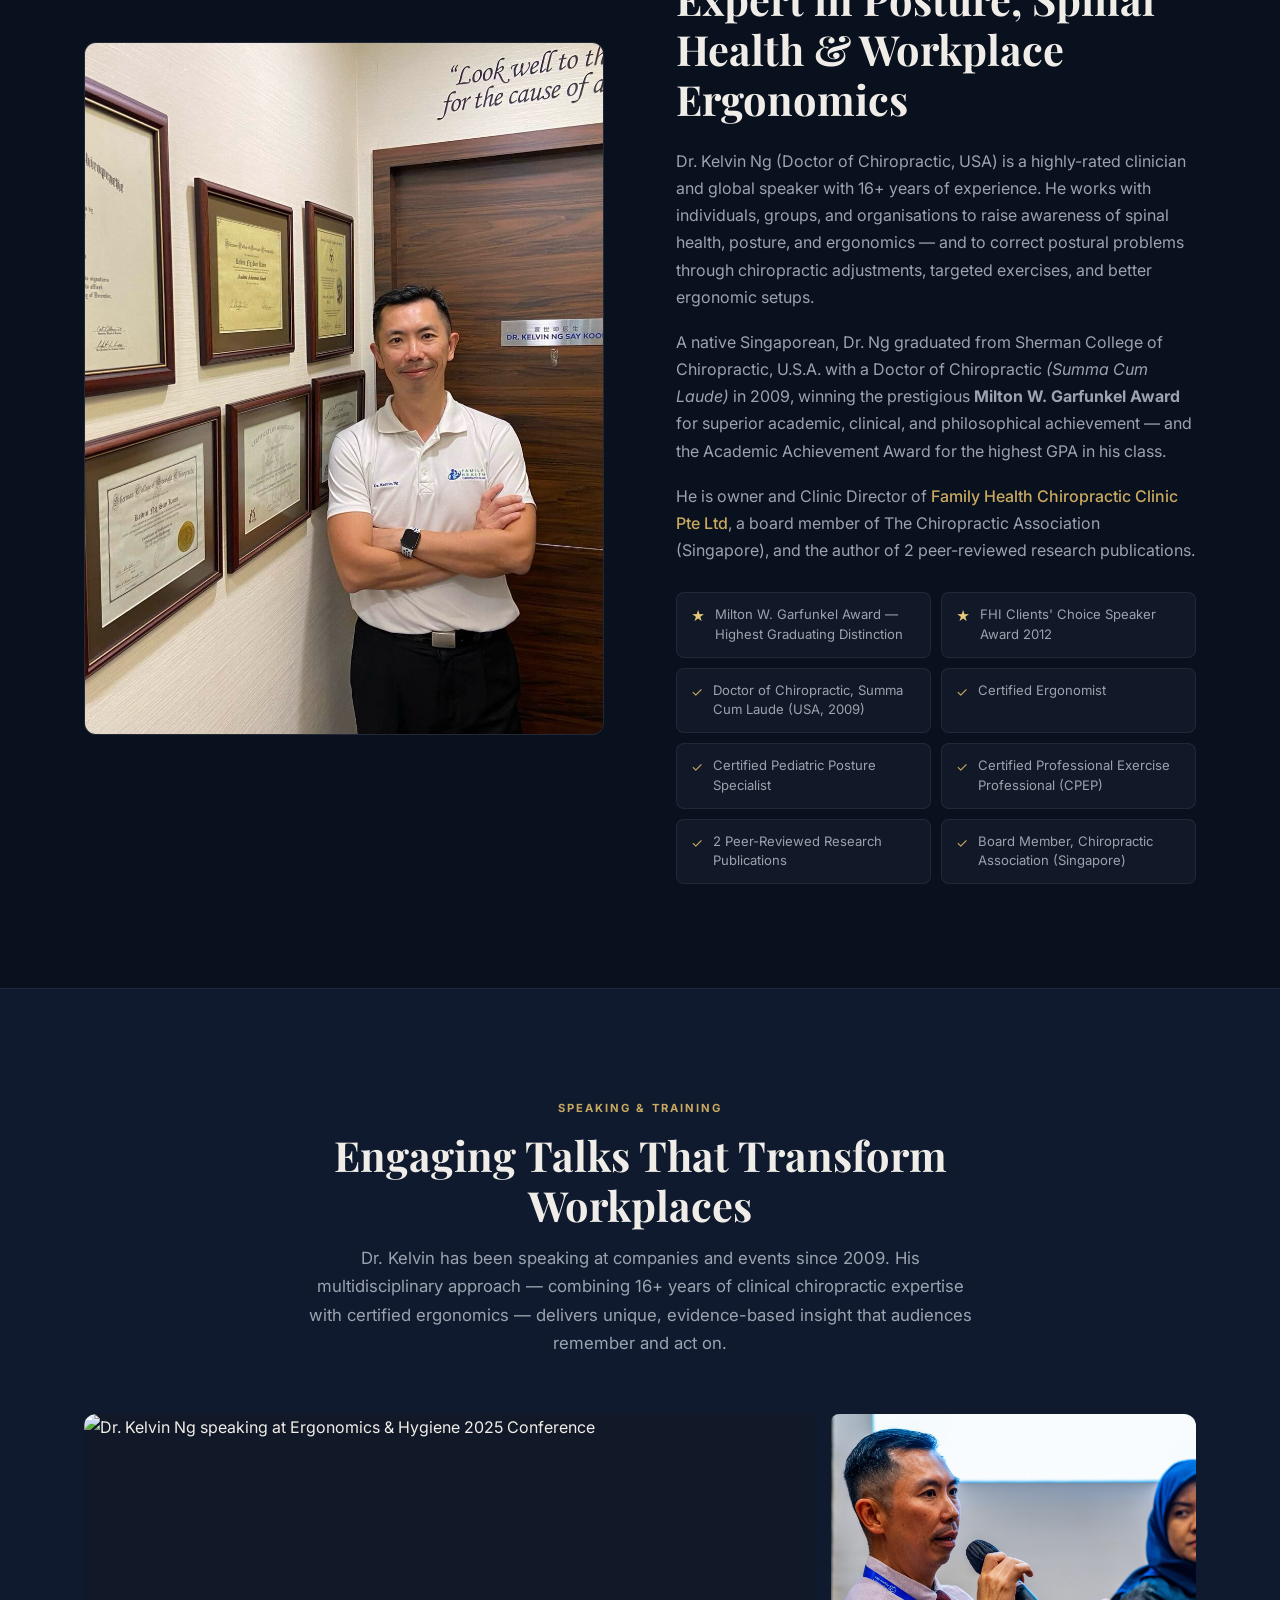
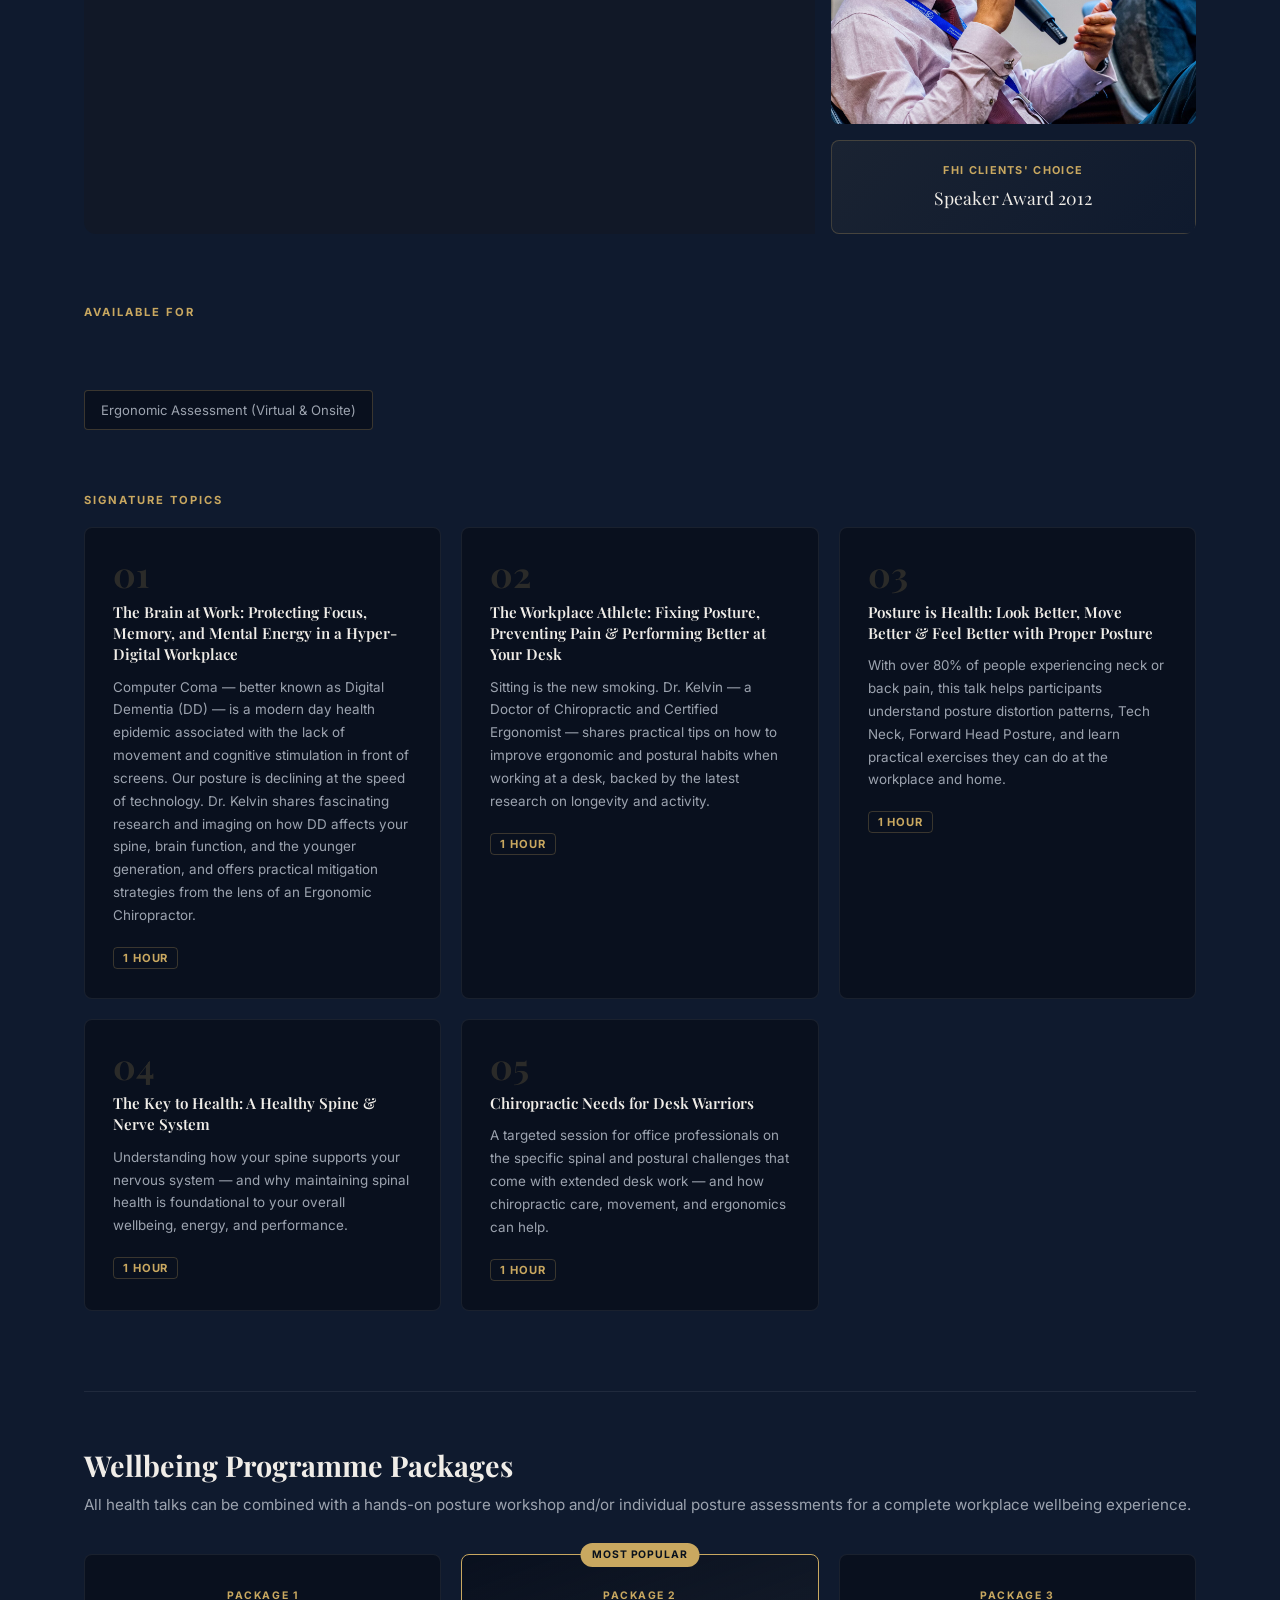
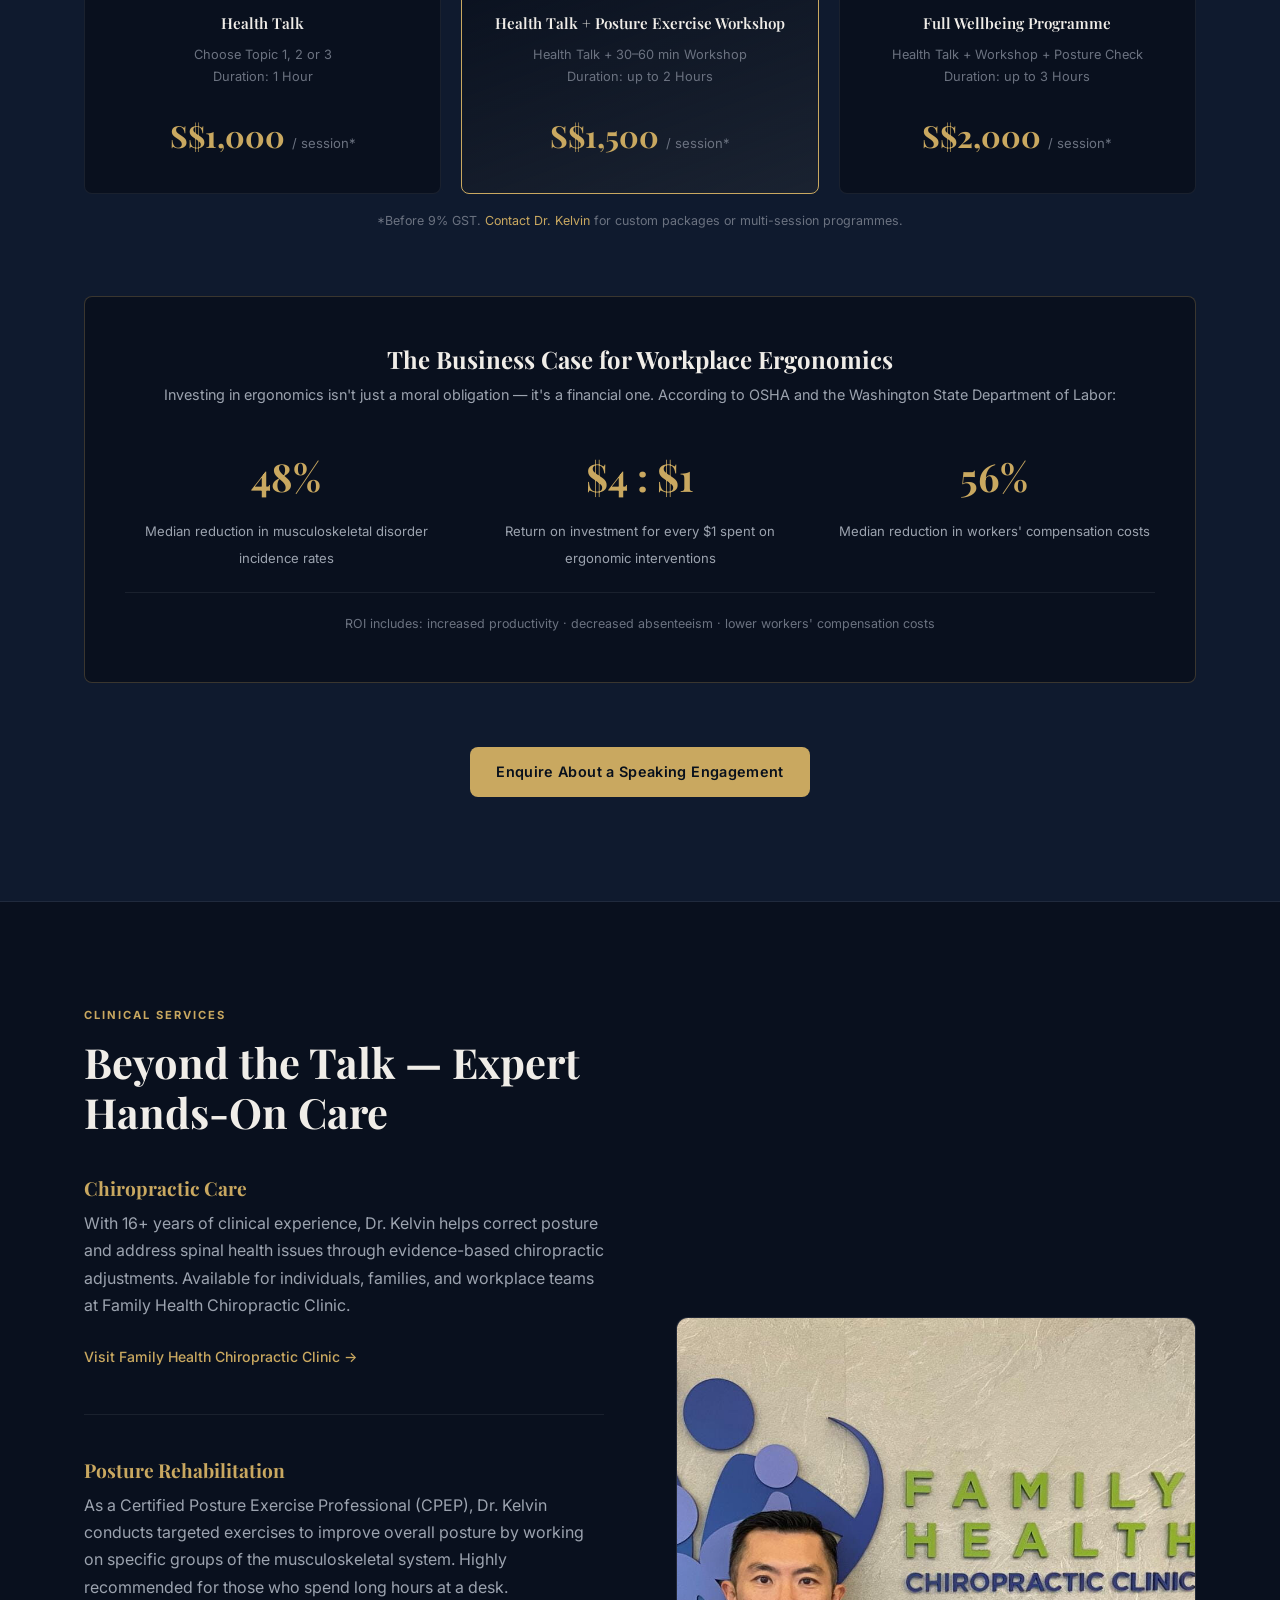
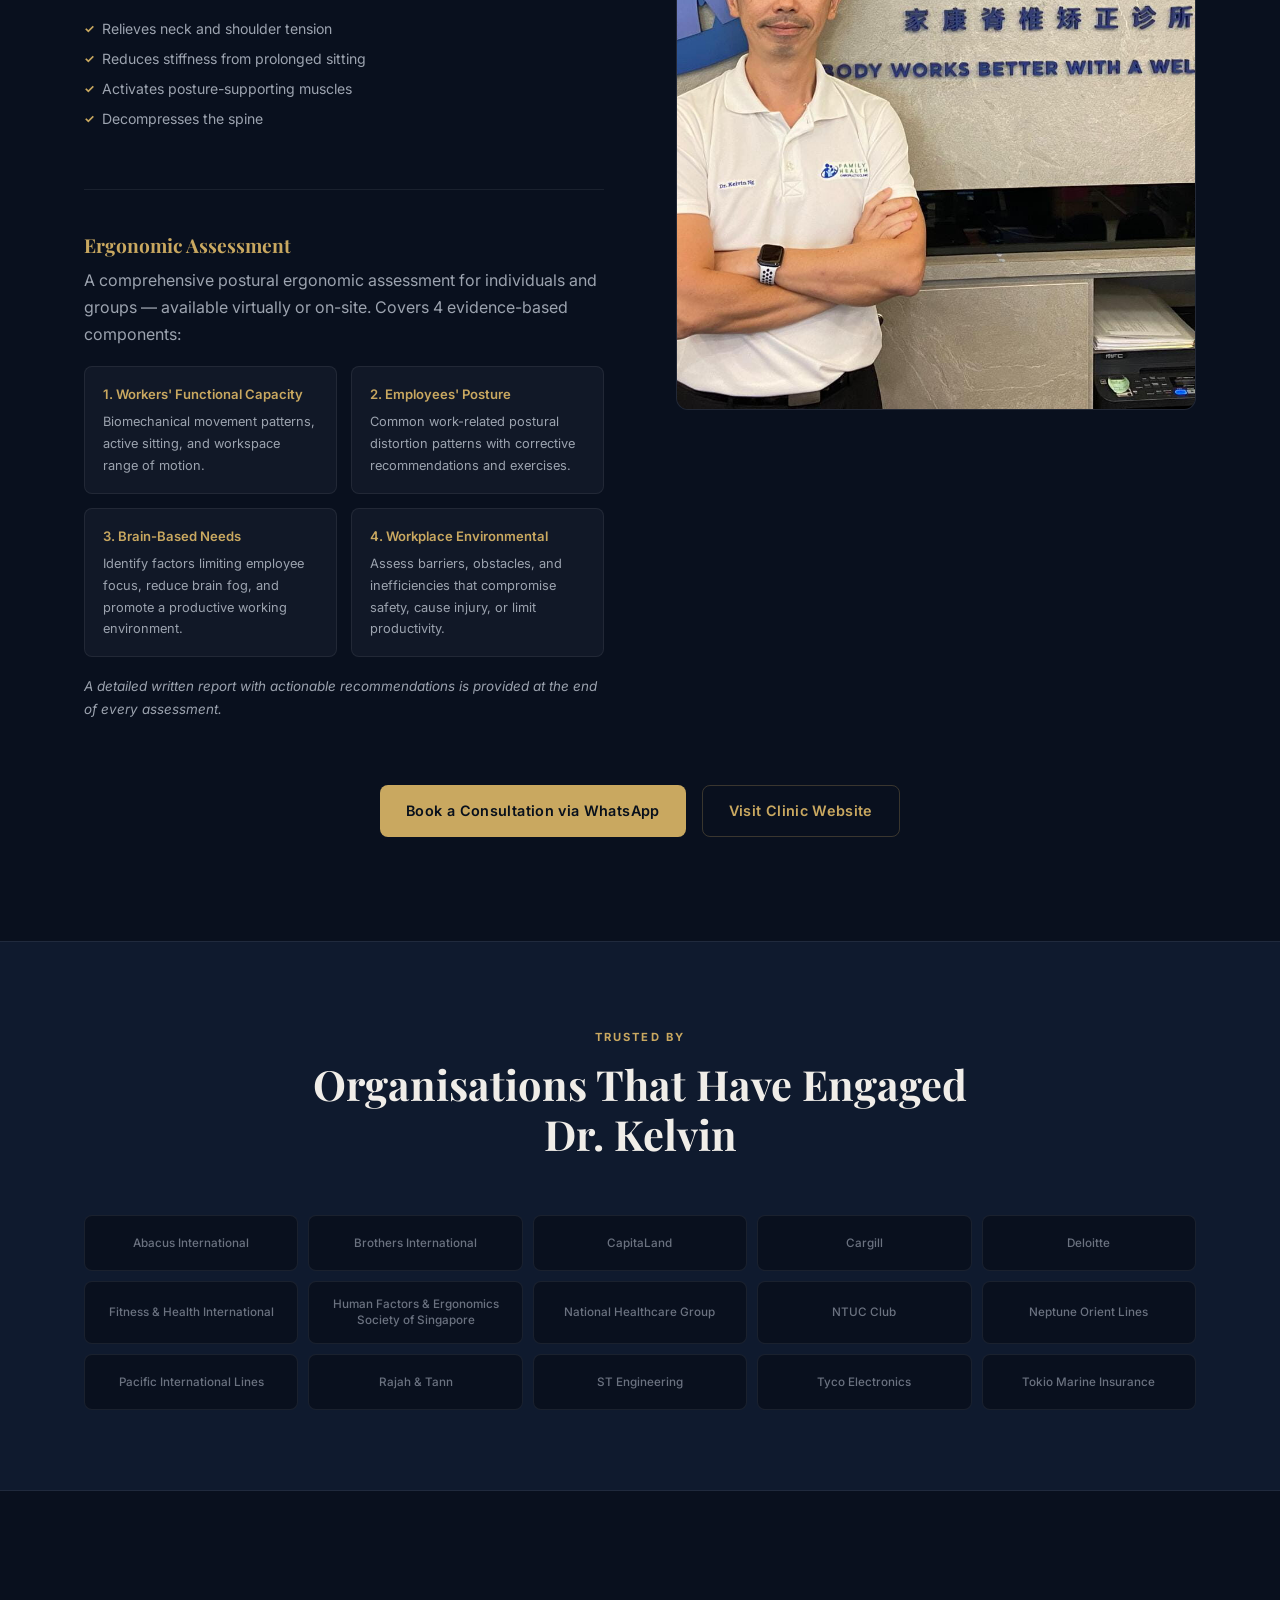
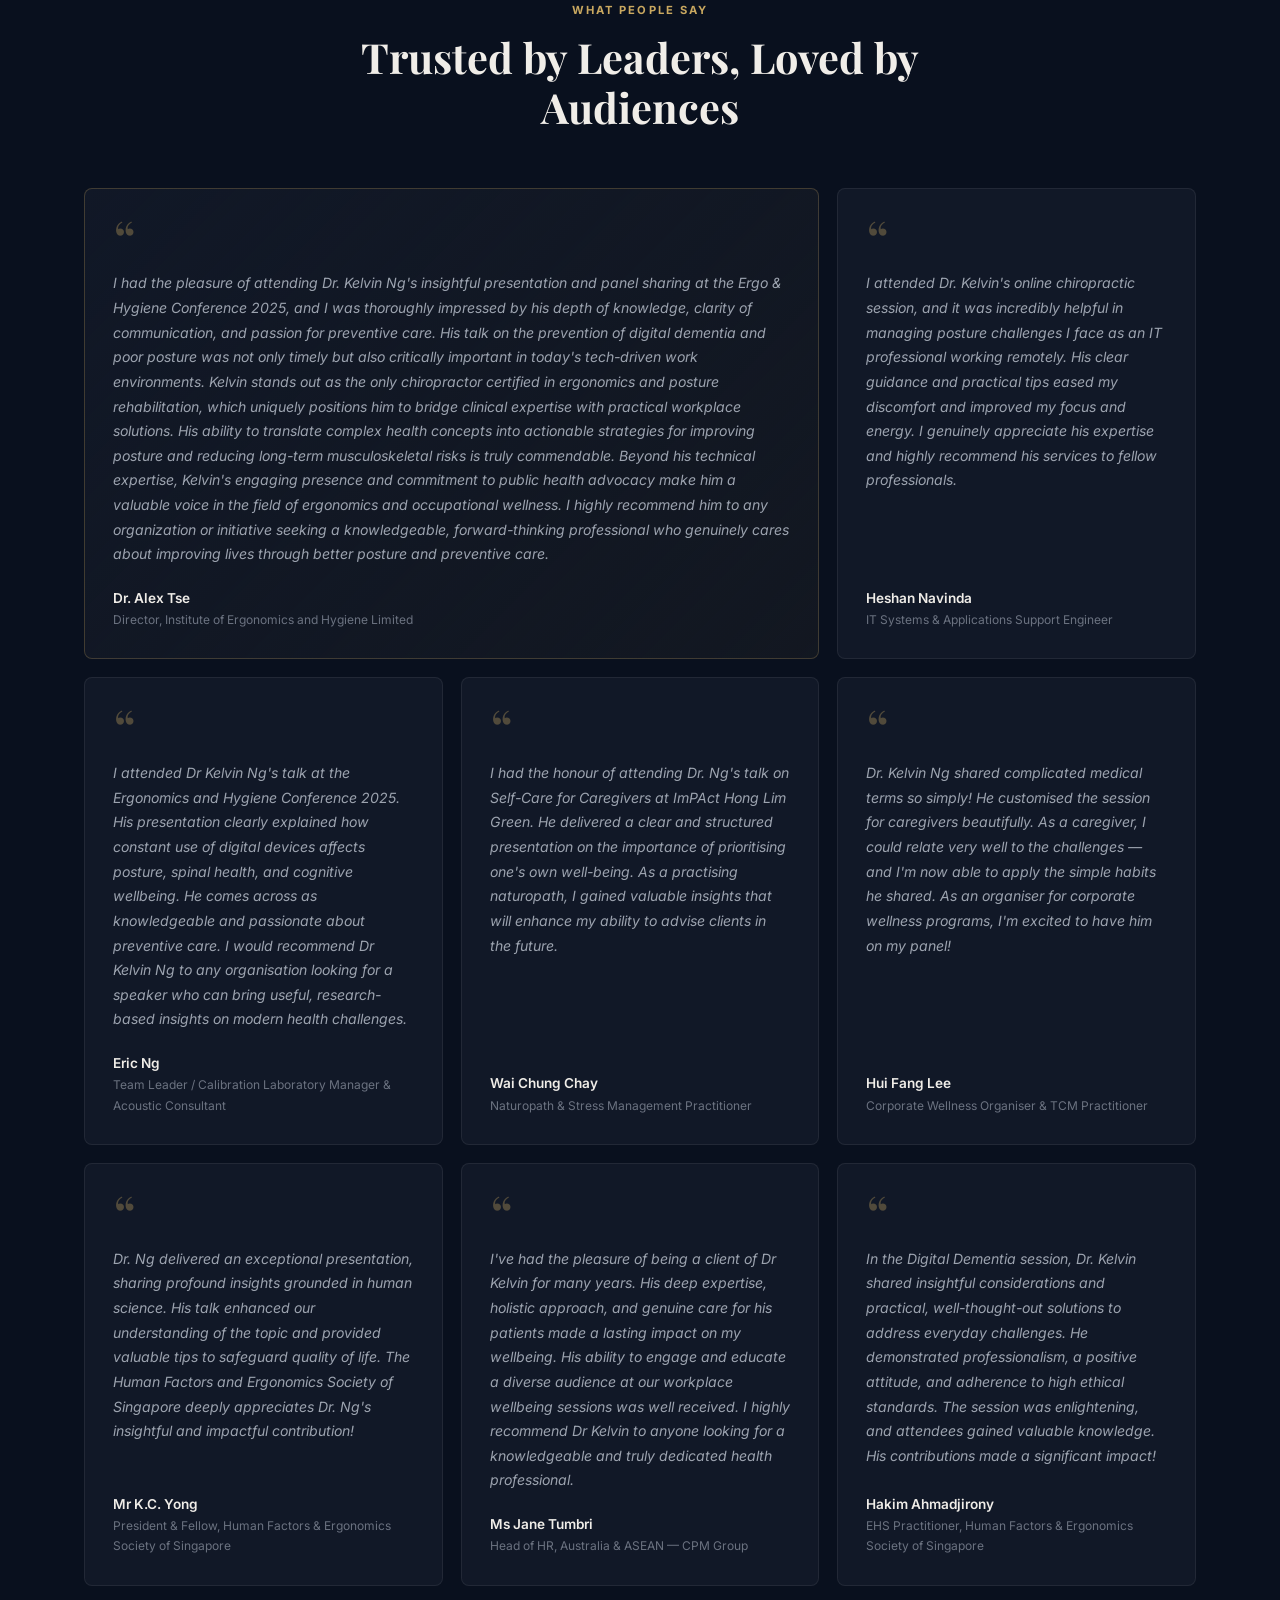
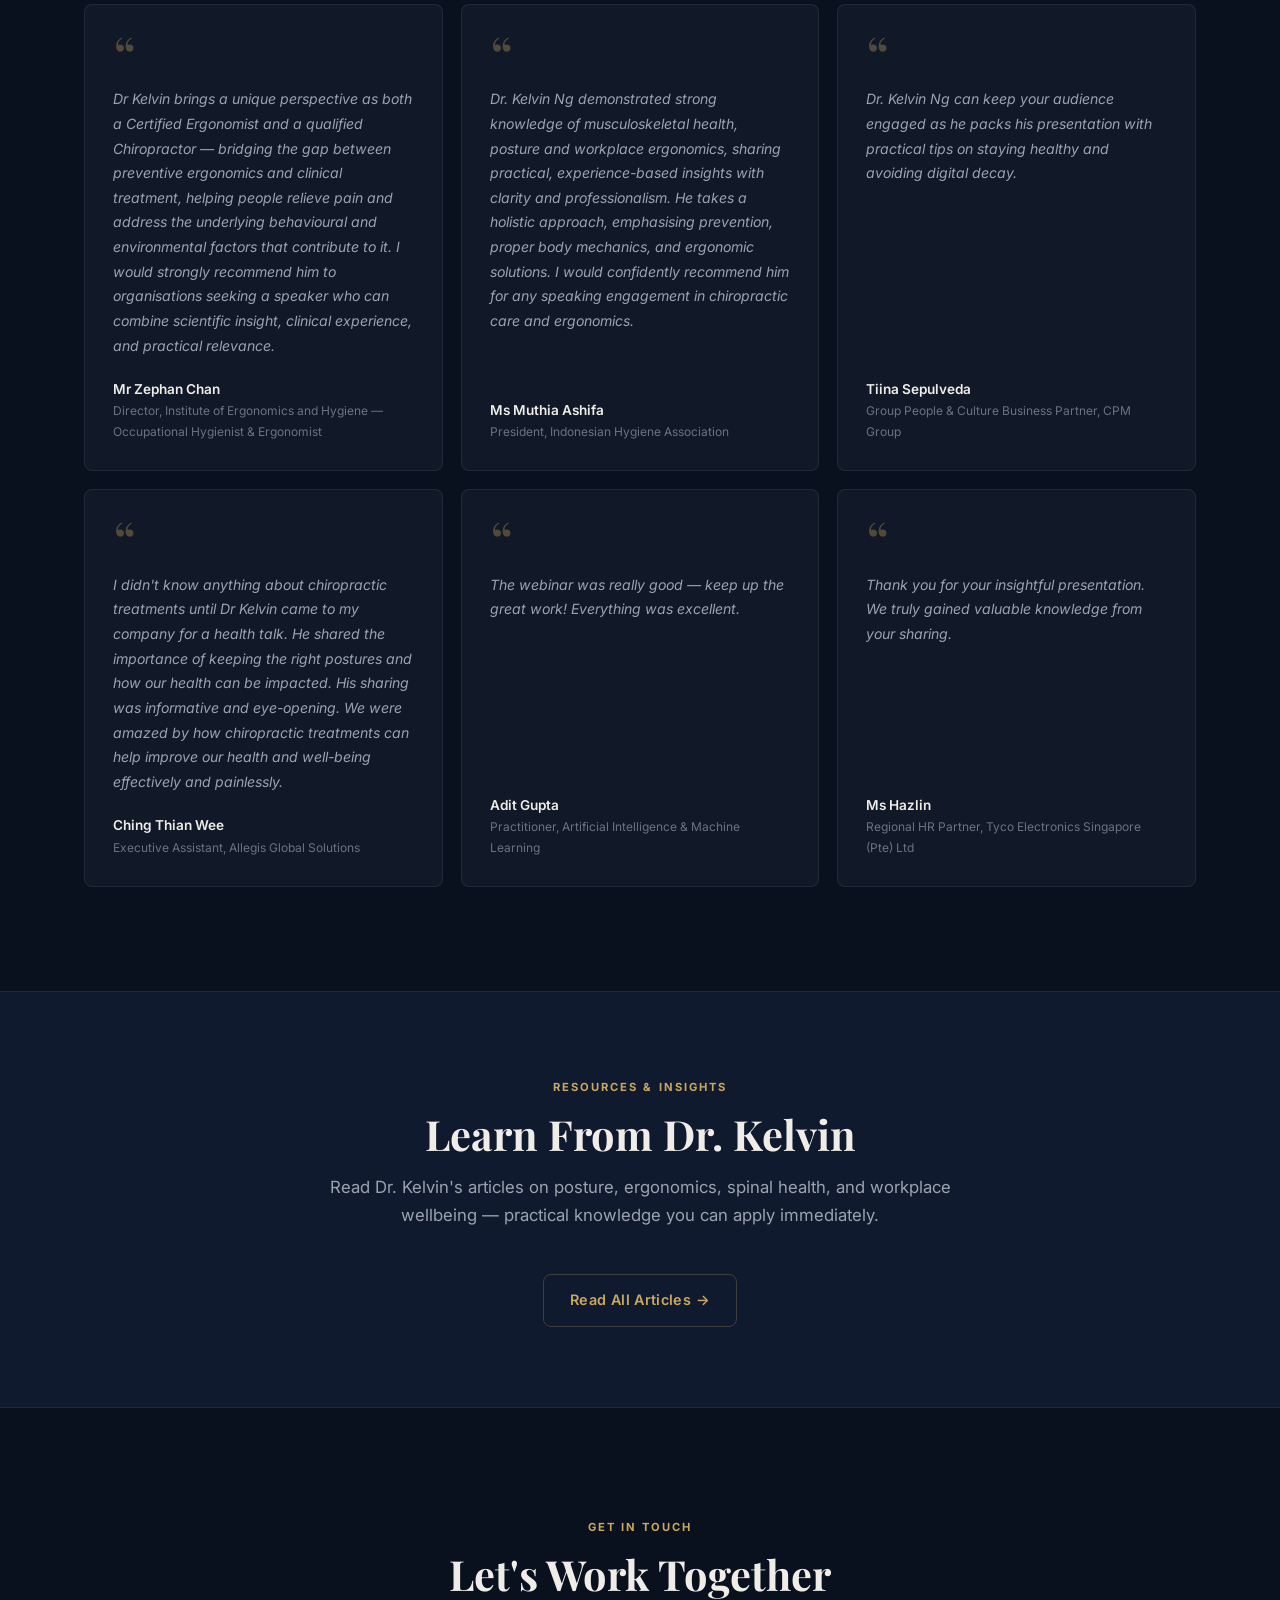
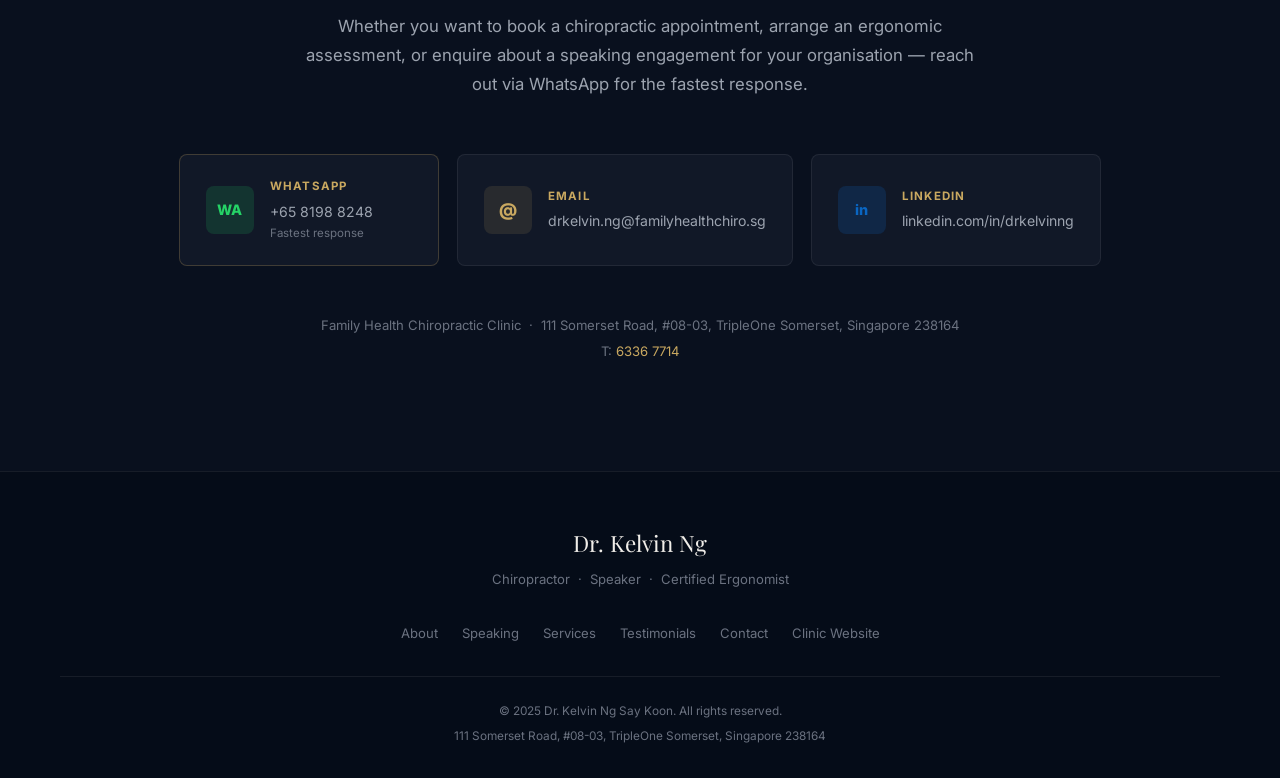
==== commit 1a4d9def: "Expand Dr. Alex Tse testimonial to full LinkedIn recommendation Replaces the single extracted paragr" ====
--- a/index.html
+++ b/index.html
@@ -472,7 +472,7 @@
 
         <div class="testimonial-card featured">
           <div class="quote-mark">&ldquo;</div>
-          <blockquote>Kelvin stands out as the only chiropractor certified in ergonomics and posture rehabilitation, which uniquely positions him to bridge clinical expertise with practical workplace solutions. His ability to translate complex health concepts into actionable strategies for improving posture and reducing long-term musculoskeletal risks is truly commendable.</blockquote>
+          <blockquote>I had the pleasure of attending Dr. Kelvin Ng's insightful presentation and panel sharing at the Ergo &amp; Hygiene Conference 2025, and I was thoroughly impressed by his depth of knowledge, clarity of communication, and passion for preventive care. His talk on the prevention of digital dementia and poor posture was not only timely but also critically important in today's tech-driven work environments. Kelvin stands out as the only chiropractor certified in ergonomics and posture rehabilitation, which uniquely positions him to bridge clinical expertise with practical workplace solutions. His ability to translate complex health concepts into actionable strategies for improving posture and reducing long-term musculoskeletal risks is truly commendable. Beyond his technical expertise, Kelvin's engaging presence and commitment to public health advocacy make him a valuable voice in the field of ergonomics and occupational wellness. I highly recommend him to any organization or initiative seeking a knowledgeable, forward-thinking professional who genuinely cares about improving lives through better posture and preventive care.</blockquote>
           <cite>
             <strong>Dr. Alex Tse</strong>
             <span>Director, Institute of Ergonomics and Hygiene Limited</span>
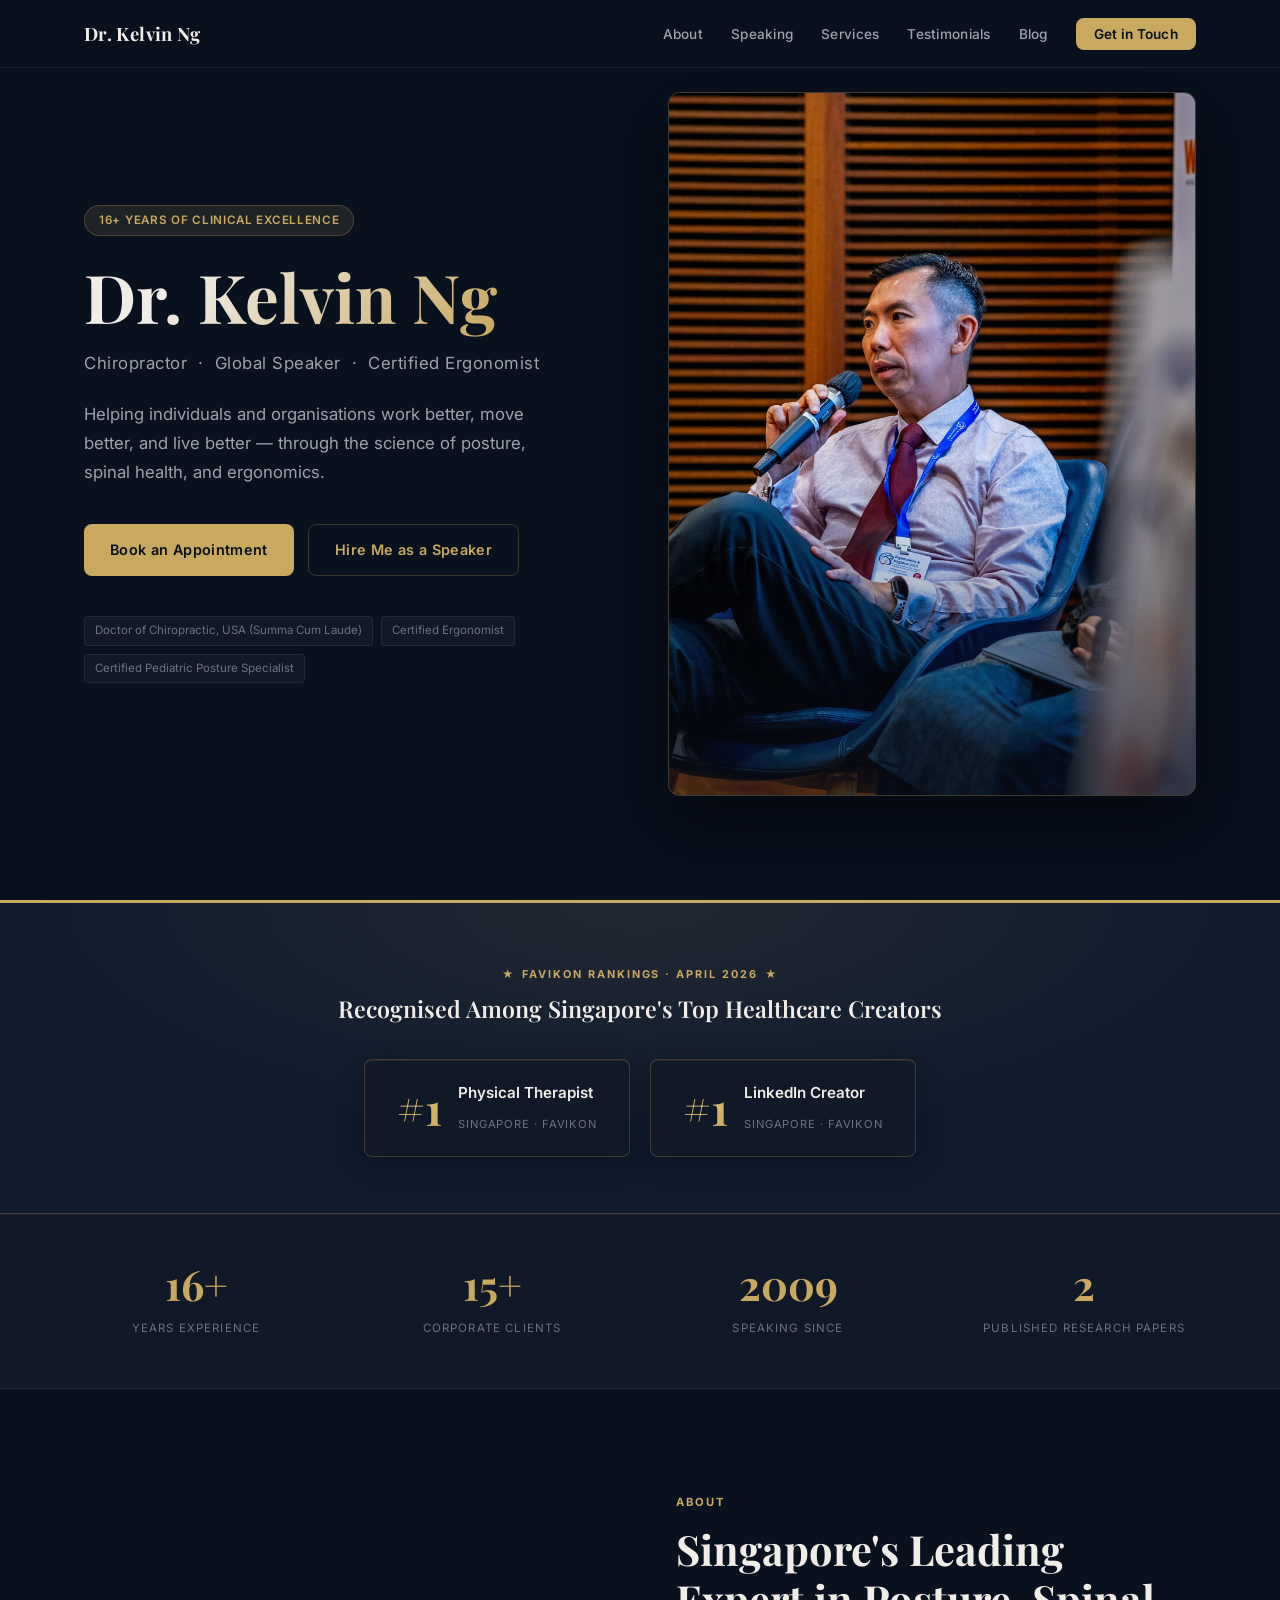
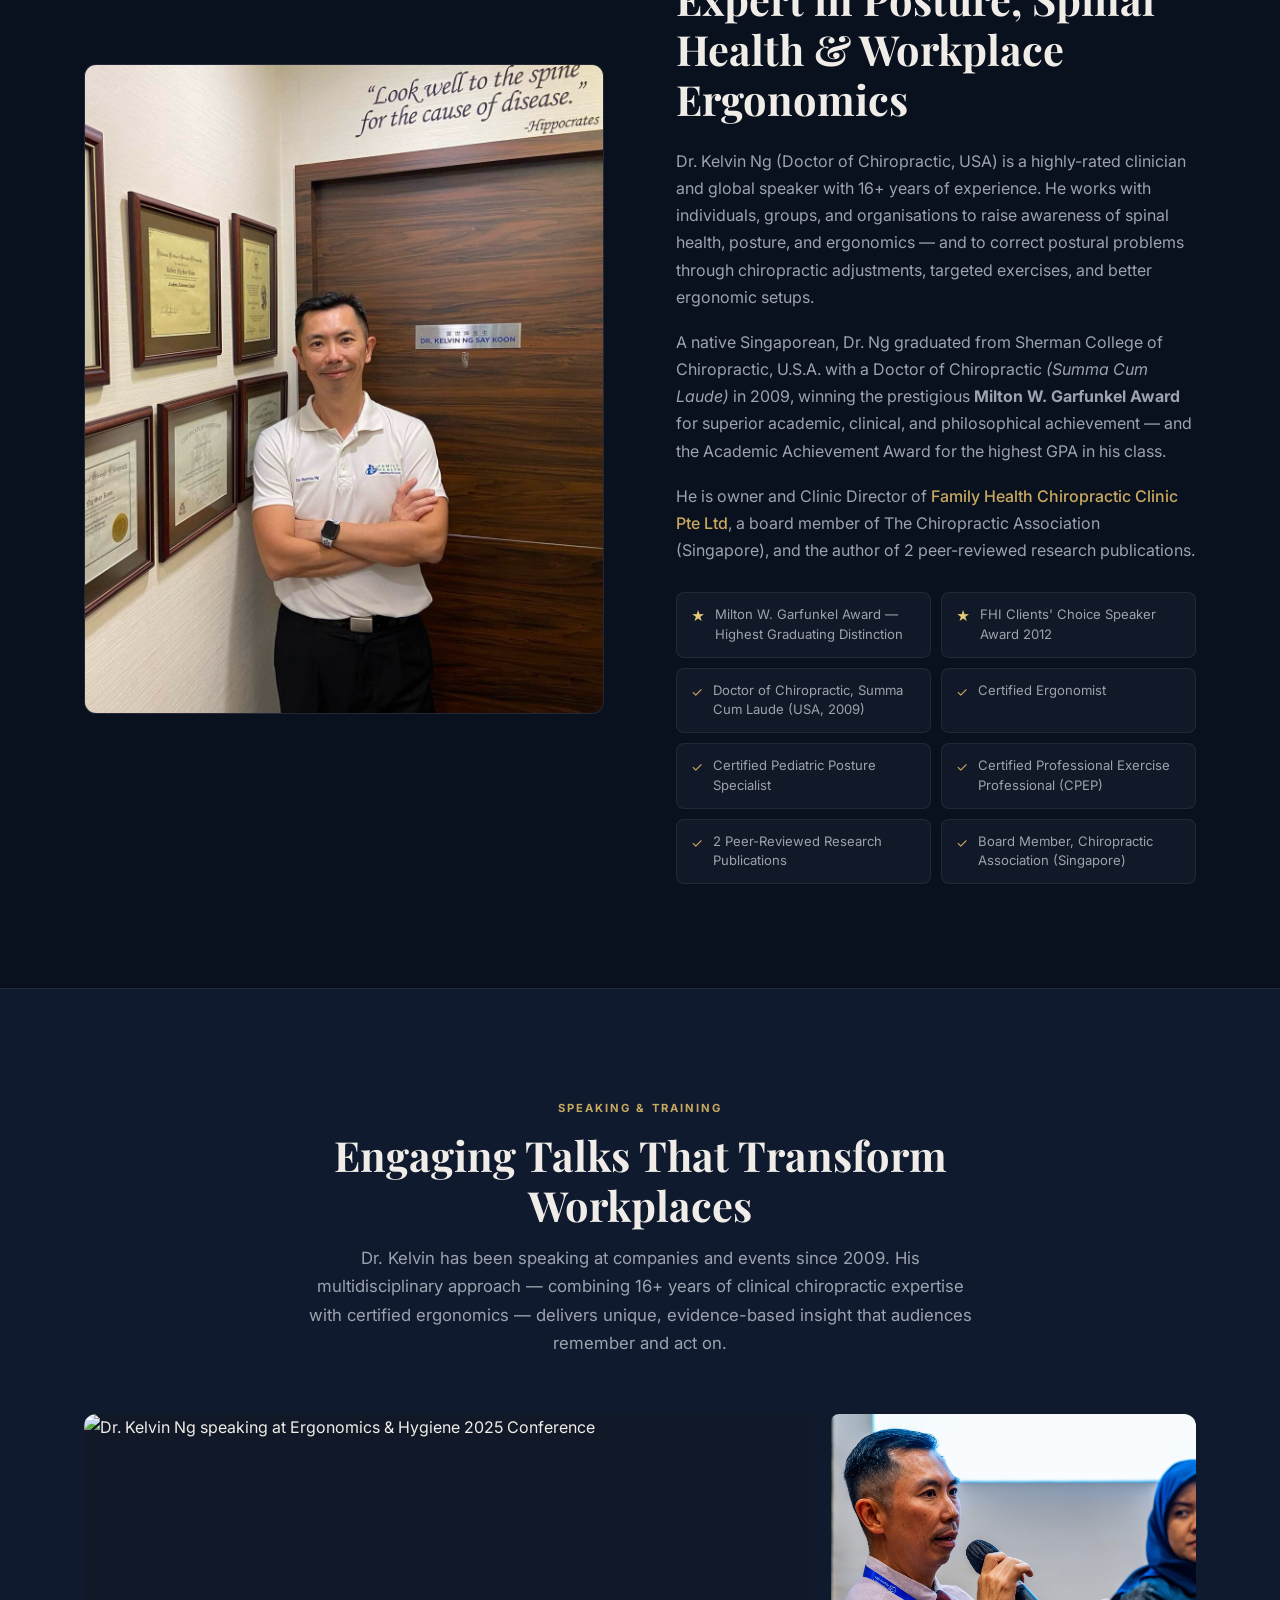
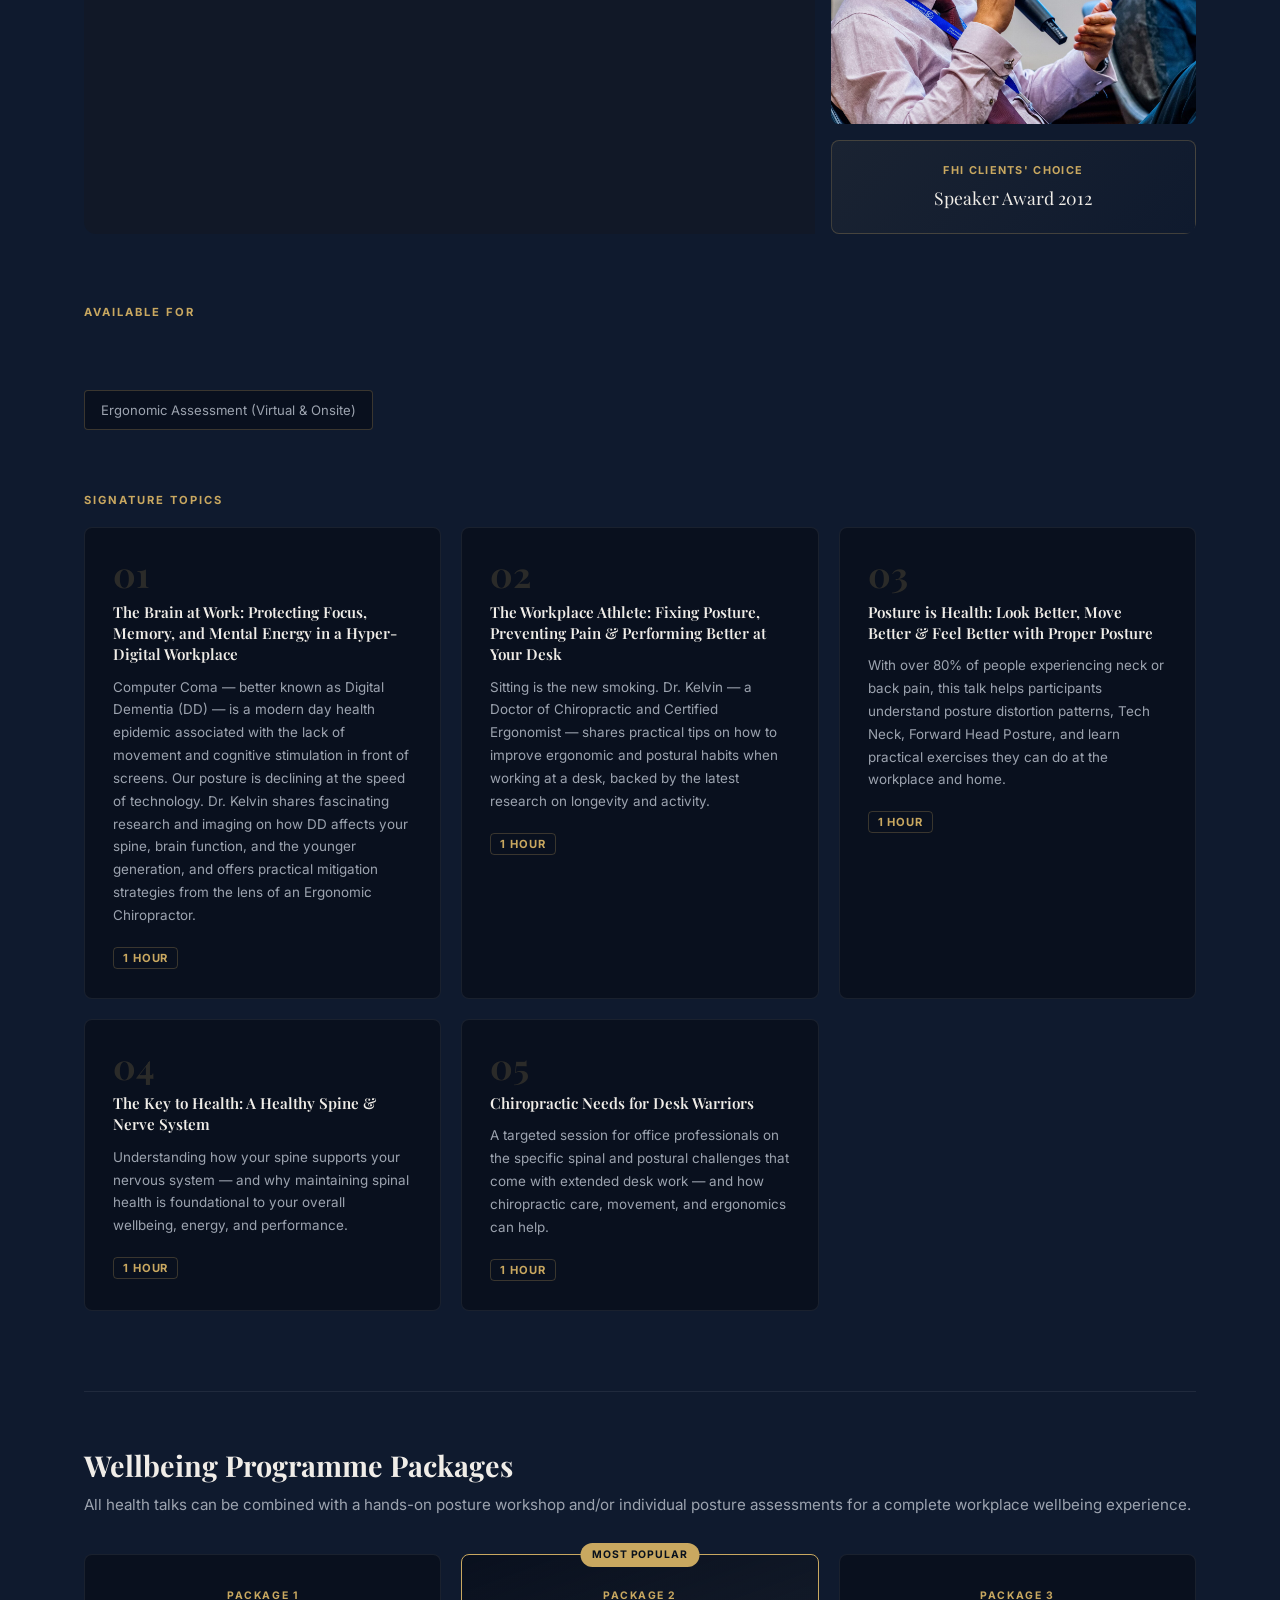
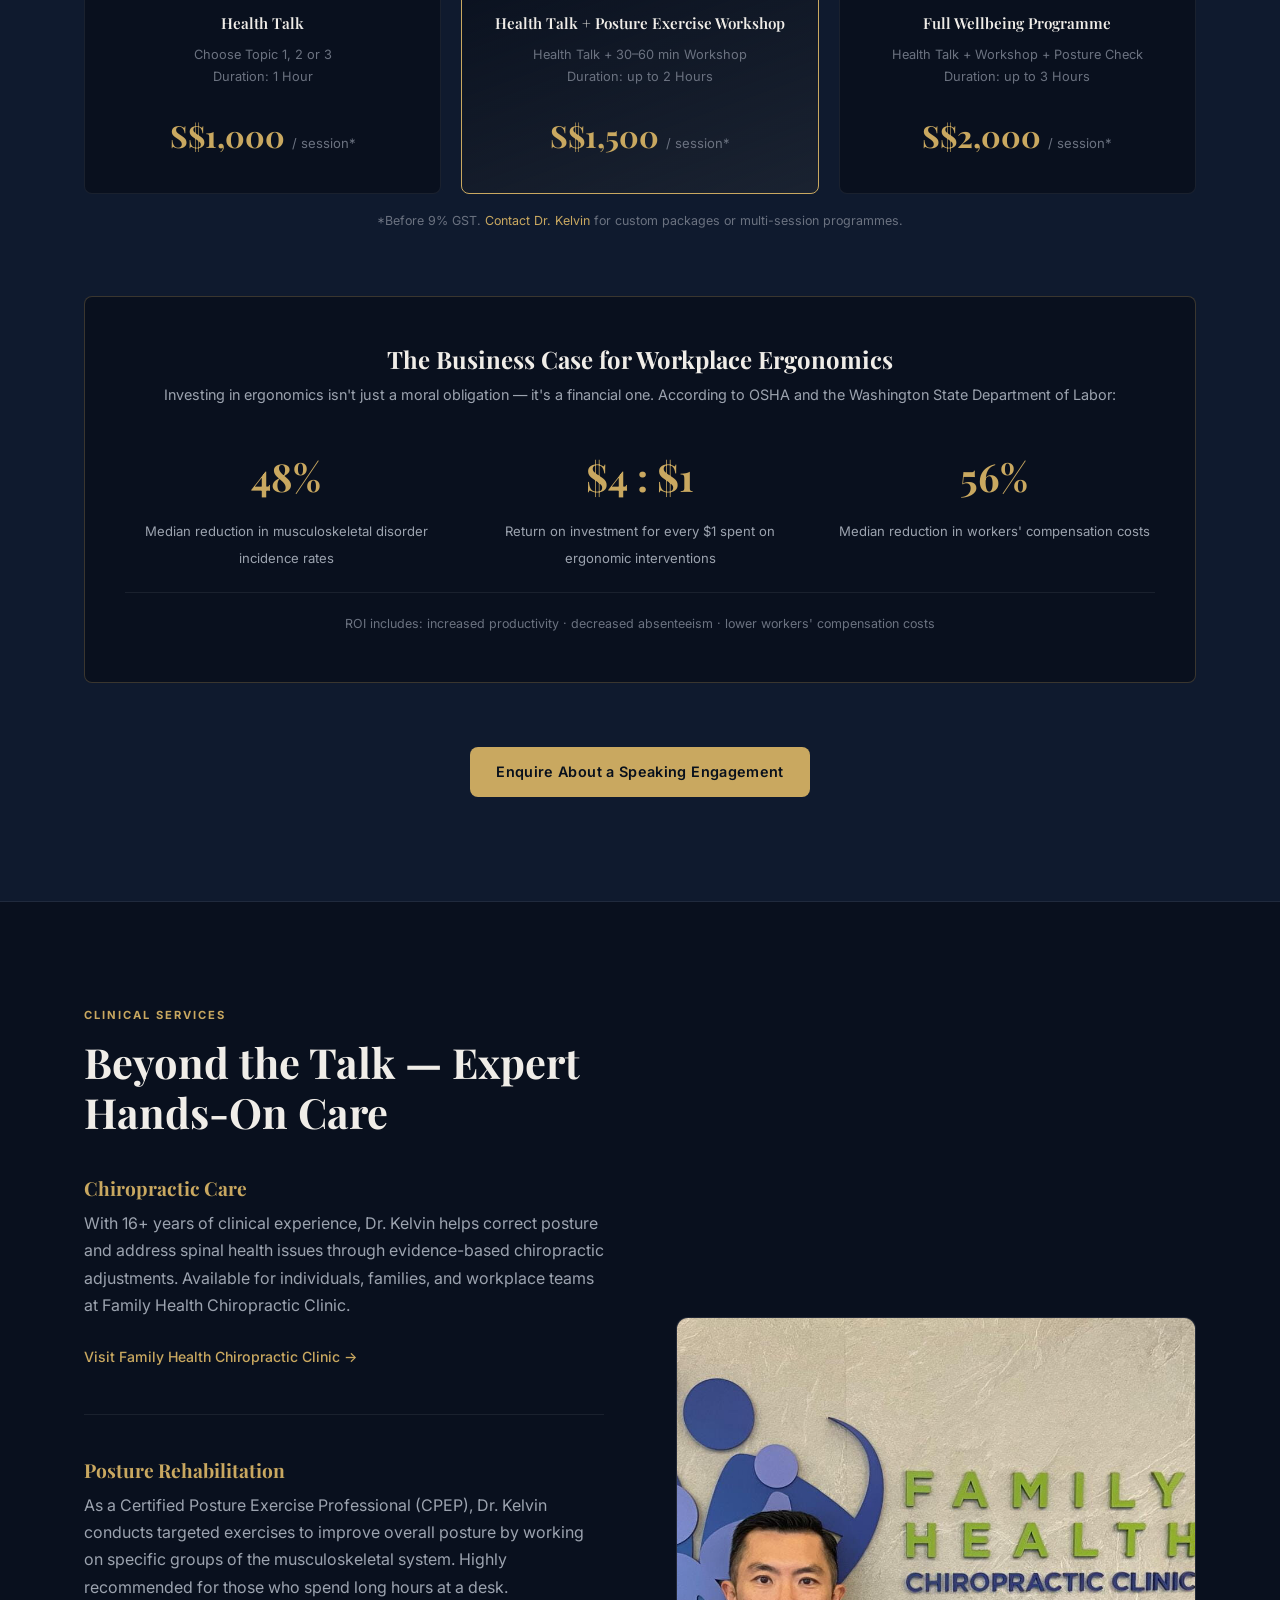
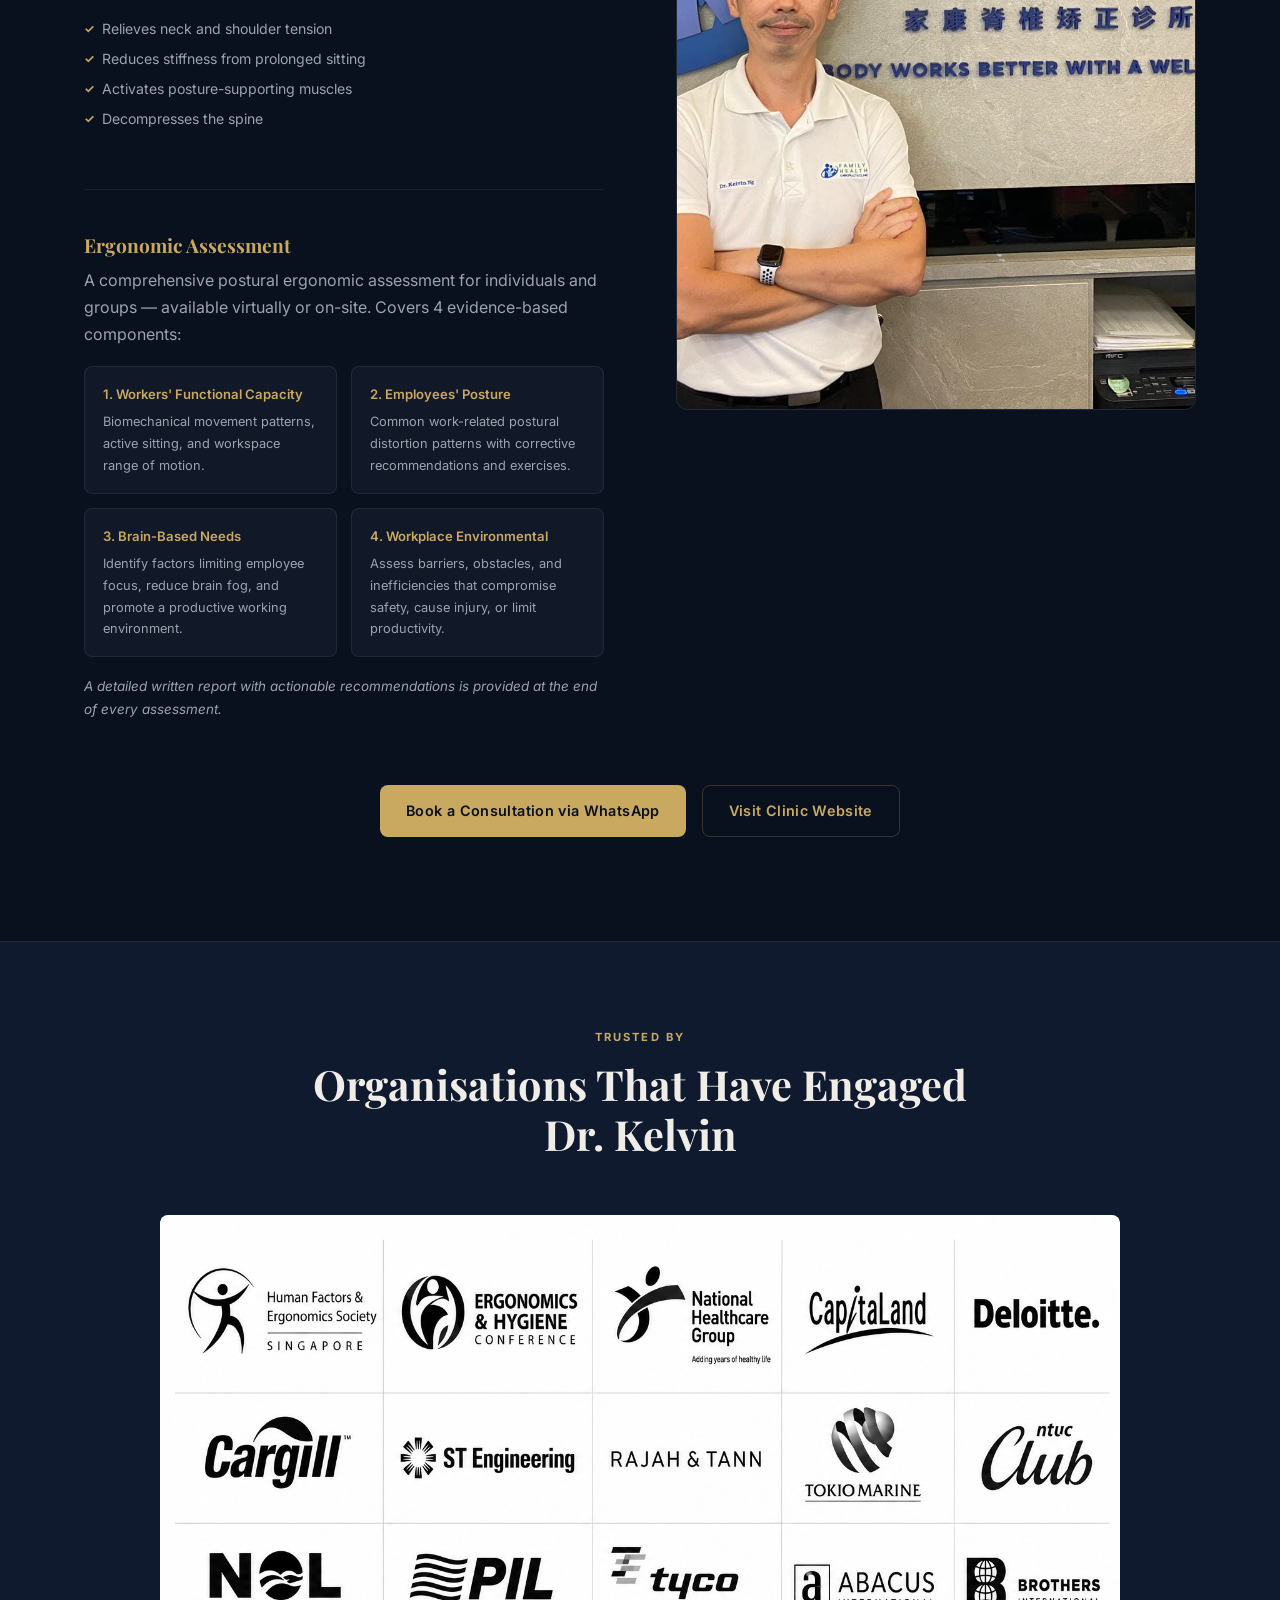
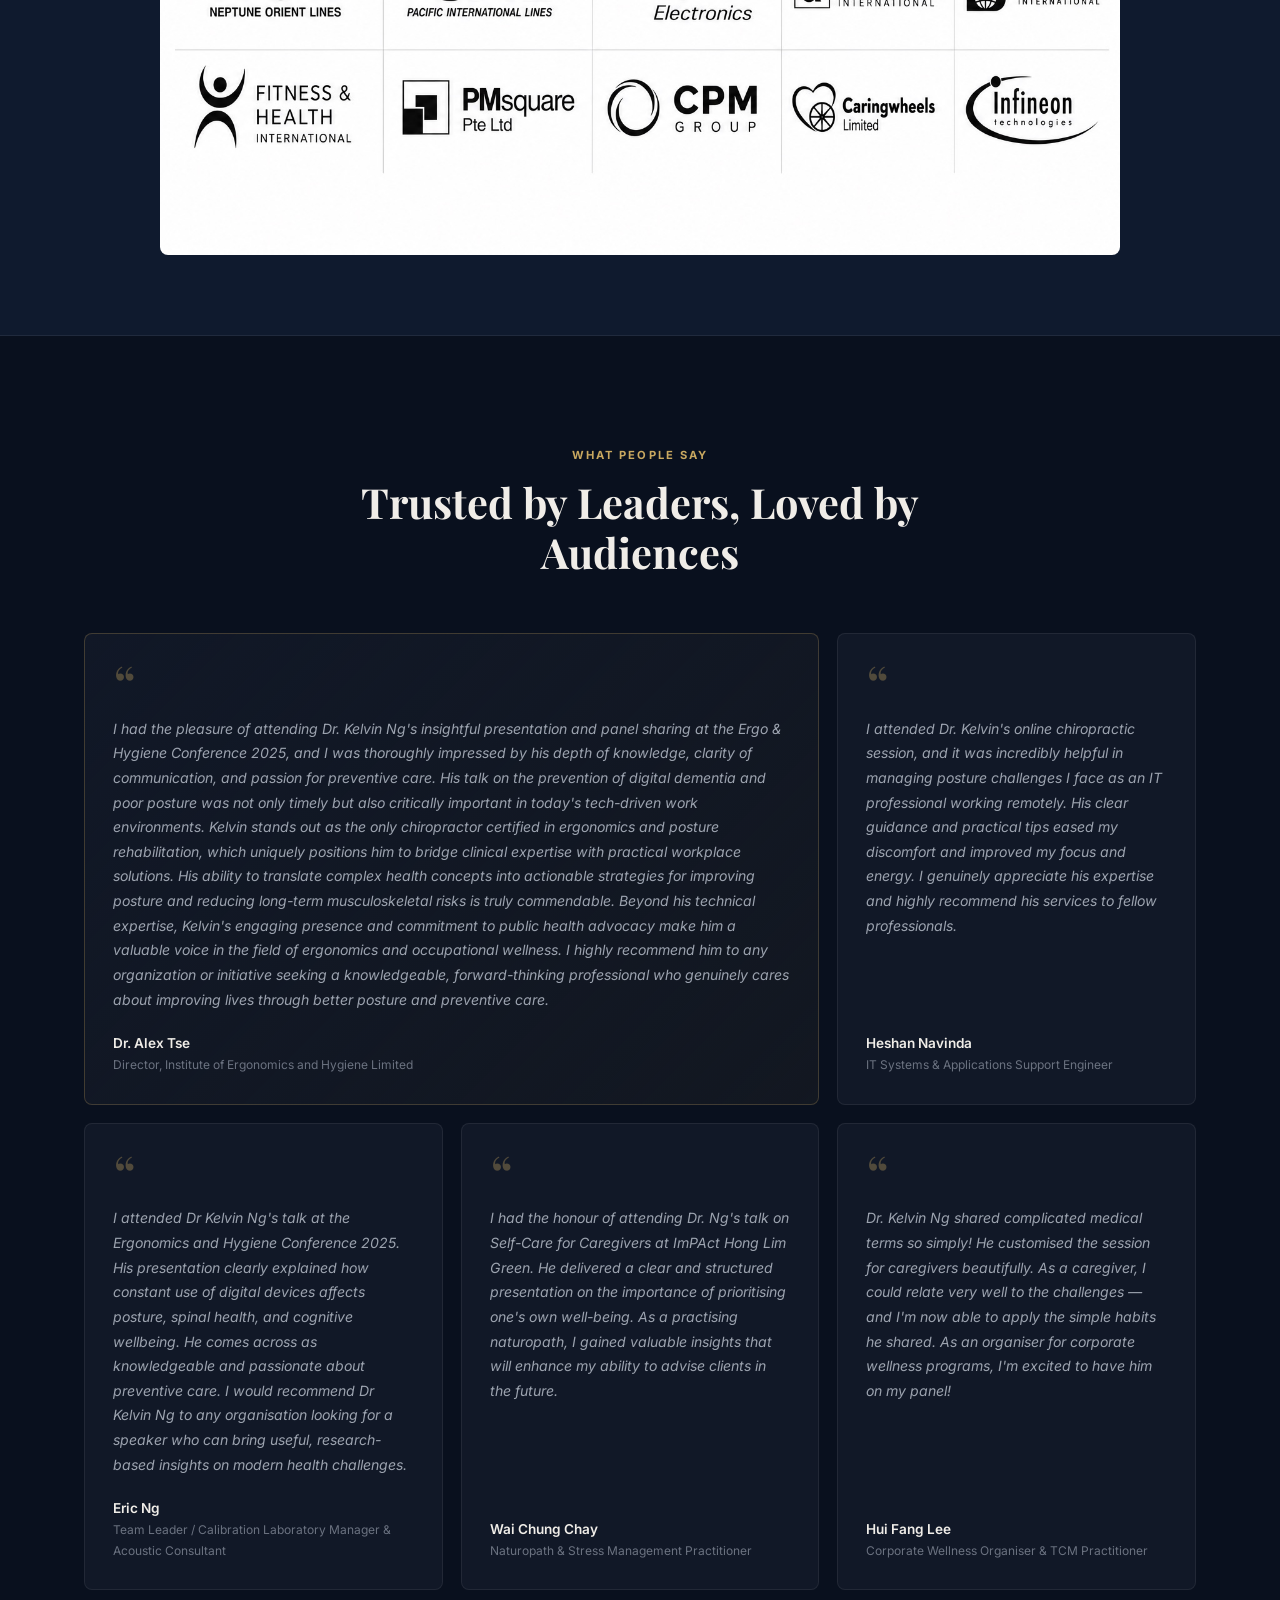
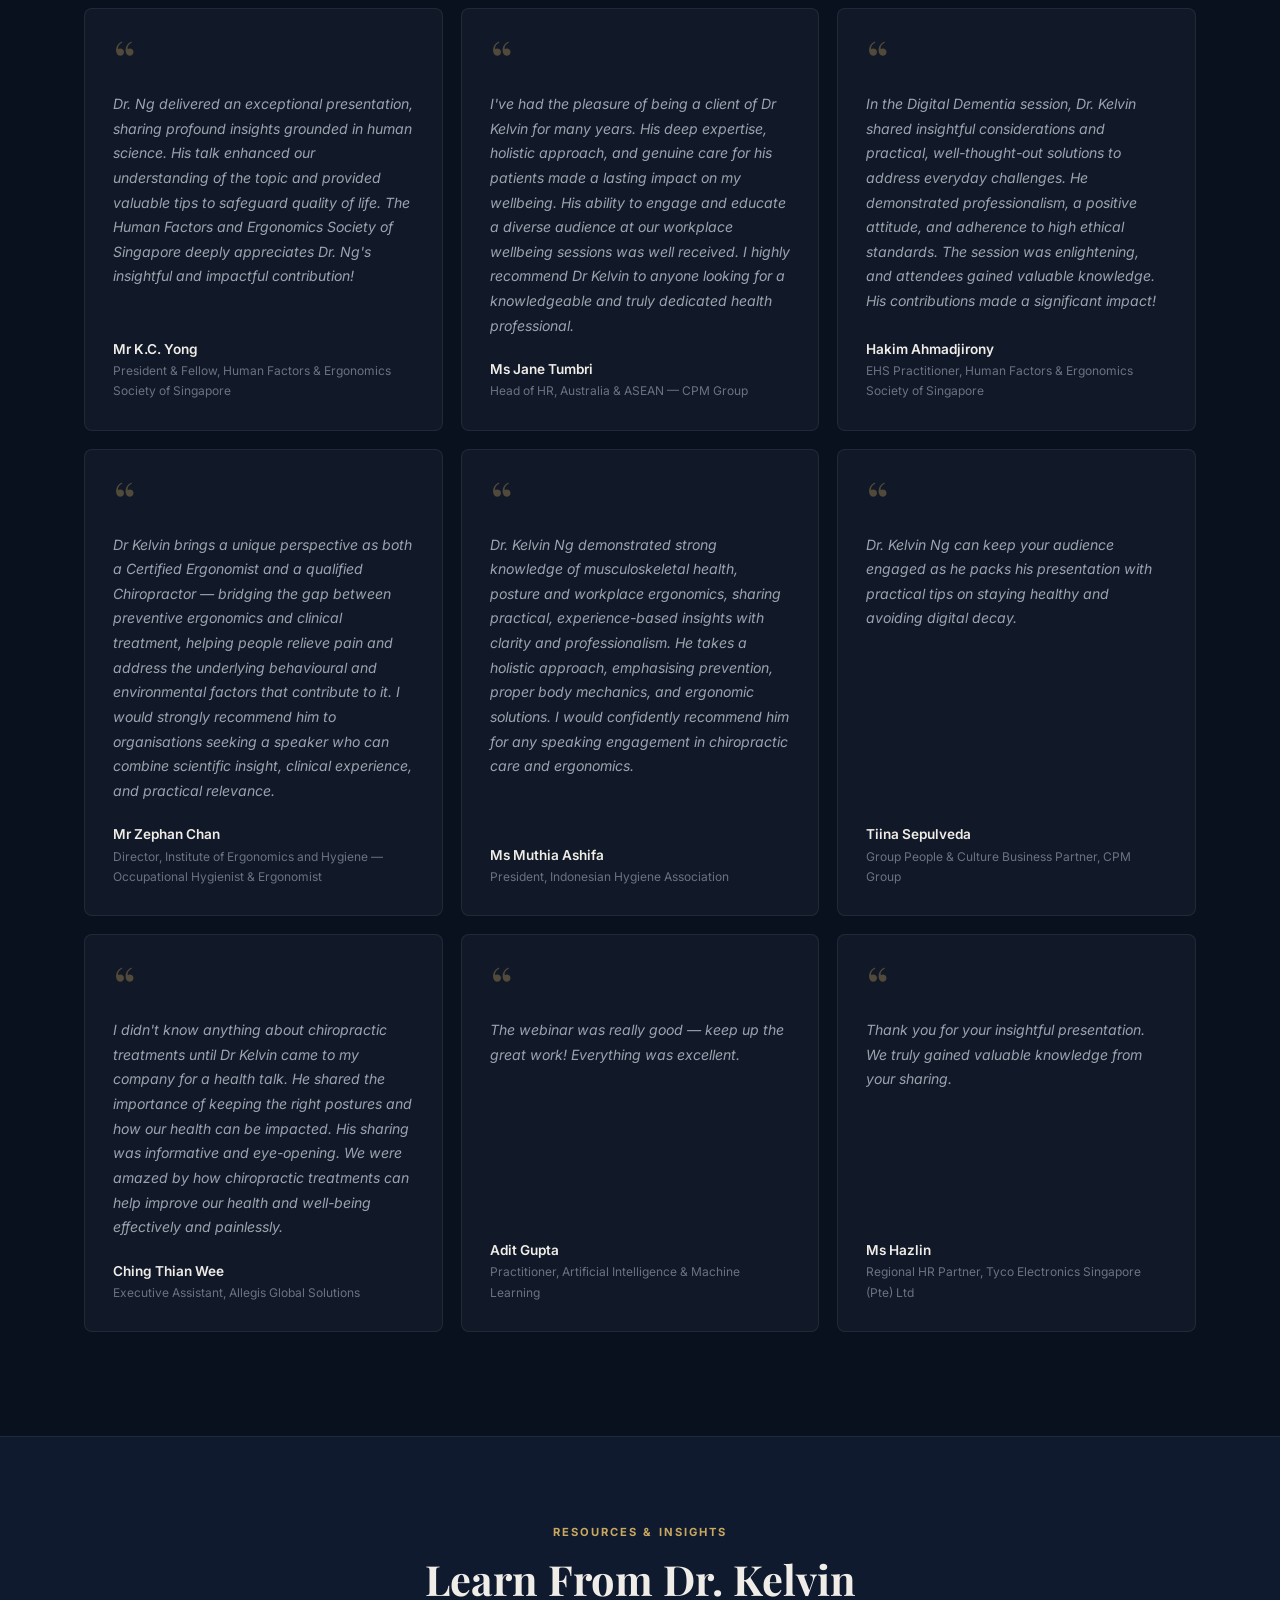
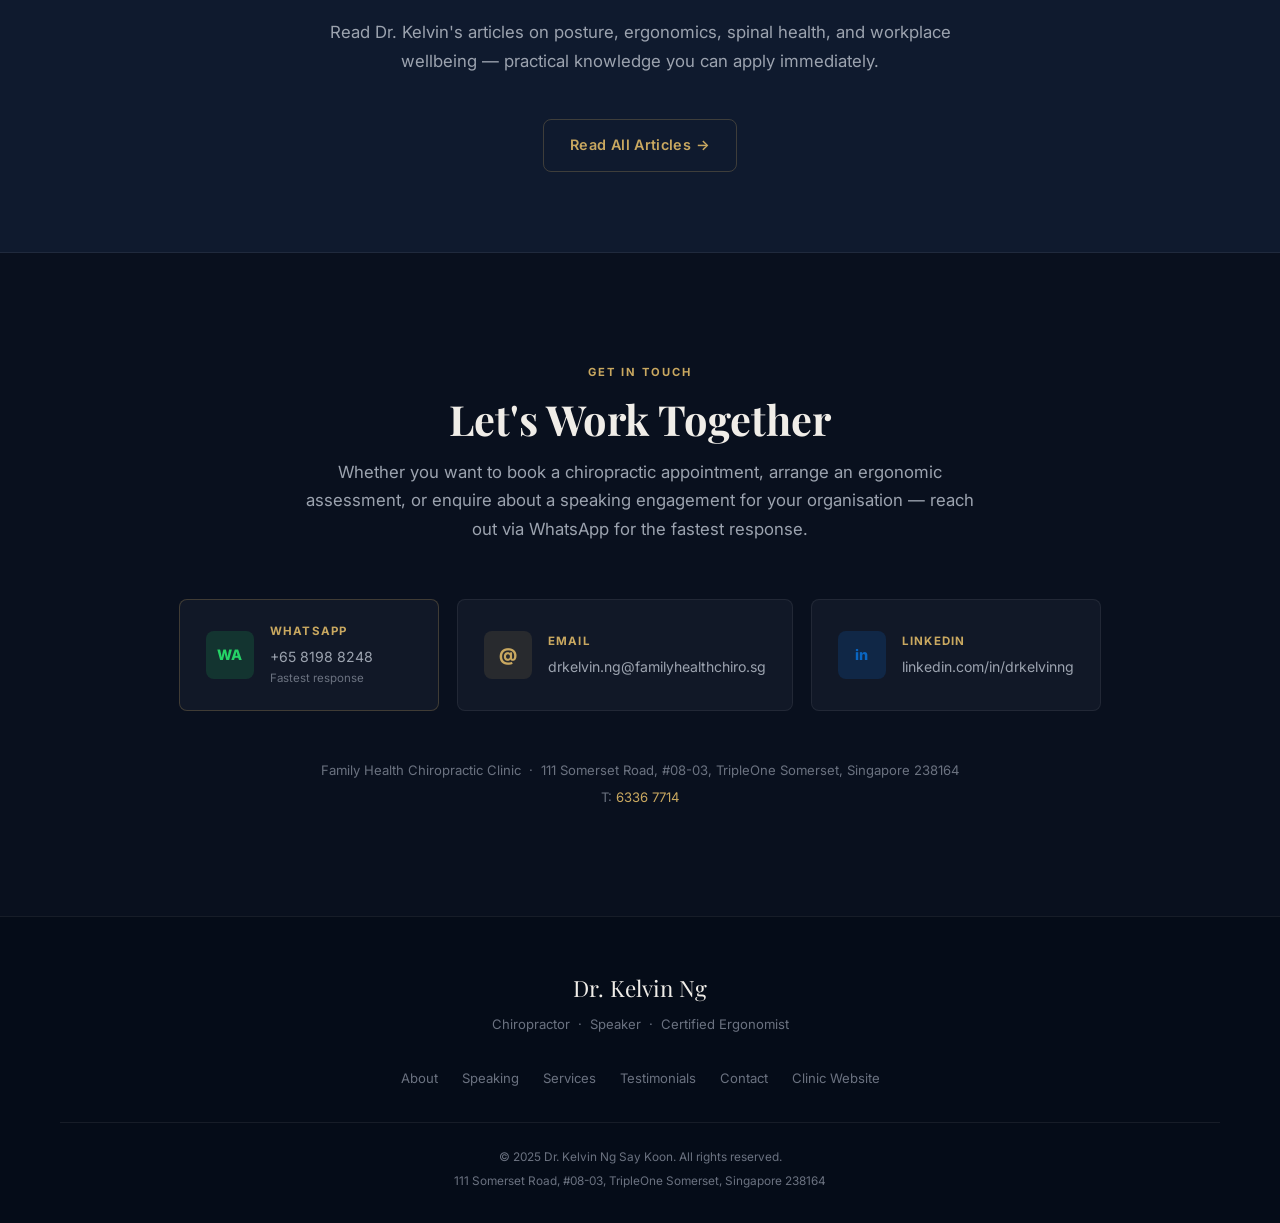
==== commit fafb1b78: "Replace text client list with logo grid image - Added client-logos.jpg (20 organisations, compressed" ====
--- a/index.html
+++ b/index.html
@@ -6,6 +6,7 @@
   <title>Dr. Kelvin Ng | Chiropractor · Speaker · Ergonomist · Singapore</title>
   <meta name="description" content="Dr. Kelvin Ng — Doctor of Chiropractic, Global Speaker, and Certified Ergonomist based in Singapore. Helping individuals and organisations work better, move better, and live better." />
   <link rel="canonical" href="https://drkelvinng.com/" />
+  <link rel="icon" href="/favicon.svg" type="image/svg+xml" />
 
   <!-- Open Graph -->
   <meta property="og:type" content="website" />
@@ -13,6 +14,8 @@
   <meta property="og:title" content="Dr. Kelvin Ng | Chiropractor · Speaker · Ergonomist · Singapore" />
   <meta property="og:description" content="Dr. Kelvin Ng — Doctor of Chiropractic, Global Speaker, and Certified Ergonomist. Helping individuals and organisations work better, move better, and live better." />
   <meta property="og:image" content="https://drkelvinng.com/images/hero.jpg" />
+  <meta property="og:image:width" content="1800" />
+  <meta property="og:image:height" content="1200" />
   <meta property="og:locale" content="en_SG" />
   <meta property="og:site_name" content="Dr. Kelvin Ng" />
 
@@ -441,22 +444,8 @@
         <span class="section-label">Trusted By</span>
         <h2>Organisations That Have Engaged Dr. Kelvin</h2>
       </div>
-      <div class="clients-grid">
-        <div class="client-logo">Abacus International</div>
-        <div class="client-logo">Brothers International</div>
-        <div class="client-logo">CapitaLand</div>
-        <div class="client-logo">Cargill</div>
-        <div class="client-logo">Deloitte</div>
-        <div class="client-logo">Fitness &amp; Health International</div>
-        <div class="client-logo">Human Factors &amp; Ergonomics Society of Singapore</div>
-        <div class="client-logo">National Healthcare Group</div>
-        <div class="client-logo">NTUC Club</div>
-        <div class="client-logo">Neptune Orient Lines</div>
-        <div class="client-logo">Pacific International Lines</div>
-        <div class="client-logo">Rajah &amp; Tann</div>
-        <div class="client-logo">ST Engineering</div>
-        <div class="client-logo">Tyco Electronics</div>
-        <div class="client-logo">Tokio Marine Insurance</div>
+      <div class="clients-logo-image">
+        <img src="images/client-logos.jpg" alt="Organisations that have engaged Dr. Kelvin: Human Factors &amp; Ergonomics Society Singapore, Ergonomics &amp; Hygiene Conference, National Healthcare Group, CapitaLand, Deloitte, Cargill, ST Engineering, Rajah &amp; Tann, Tokio Marine, NTUC Club, Neptune Orient Lines, Pacific International Lines, Tyco Electronics, Abacus International, Brothers International, Fitness &amp; Health International, PMsquare Pte Ltd, CPM Group, Caringwheels Limited, Infineon Technologies" />
       </div>
     </div>
   </section>
--- a/css/styles.css
+++ b/css/styles.css
@@ -427,7 +427,7 @@
 .about-image {
   border-radius: 12px;
   overflow: hidden;
-  aspect-ratio: 3/4;
+  aspect-ratio: 4/5;
   background: var(--bg-card);
   border: 1px solid var(--border);
 }
@@ -435,7 +435,7 @@
   width: 100%;
   height: 100%;
   object-fit: cover;
-  object-position: center top;
+  object-position: 72% top;
 }
 .about-content .section-label { display: block; }
 .about-content h2 { margin-bottom: 24px; }
@@ -841,30 +841,12 @@
   border-top: 1px solid var(--border);
   border-bottom: 1px solid var(--border);
 }
-.clients-grid {
-  display: grid;
-  grid-template-columns: repeat(5, 1fr);
-  gap: 10px;
-}
-.client-logo {
-  background: var(--bg);
-  border: 1px solid var(--border);
-  border-radius: var(--radius);
-  padding: 14px 12px;
-  text-align: center;
-  font-size: .73rem;
-  font-weight: 500;
-  color: var(--text-muted);
-  display: flex;
-  align-items: center;
-  justify-content: center;
-  min-height: 56px;
-  line-height: 1.4;
-  transition: border-color .2s, color .2s;
-}
-.client-logo:hover {
-  border-color: var(--gold-border);
-  color: var(--text-sub);
+.clients-logo-image img {
+  width: 100%;
+  max-width: 960px;
+  display: block;
+  margin: 0 auto;
+  border-radius: var(--radius);
 }
 
 /* ============================================================
@@ -1146,7 +1128,6 @@
   .ergo-components { grid-template-columns: 1fr; }
 
   /* Clients */
-  .clients-grid { grid-template-columns: repeat(3, 1fr); }
 
   /* Testimonials */
   .testimonials-grid { grid-template-columns: 1fr; }
@@ -1161,7 +1142,6 @@
     padding-top: 72px;
     padding-bottom: 72px;
   }
-  .clients-grid { grid-template-columns: repeat(2, 1fr); }
   .hero-ctas { flex-direction: column; }
   .services-cta { flex-direction: column; align-items: center; }
   .contact-methods { flex-direction: column; align-items: stretch; }
